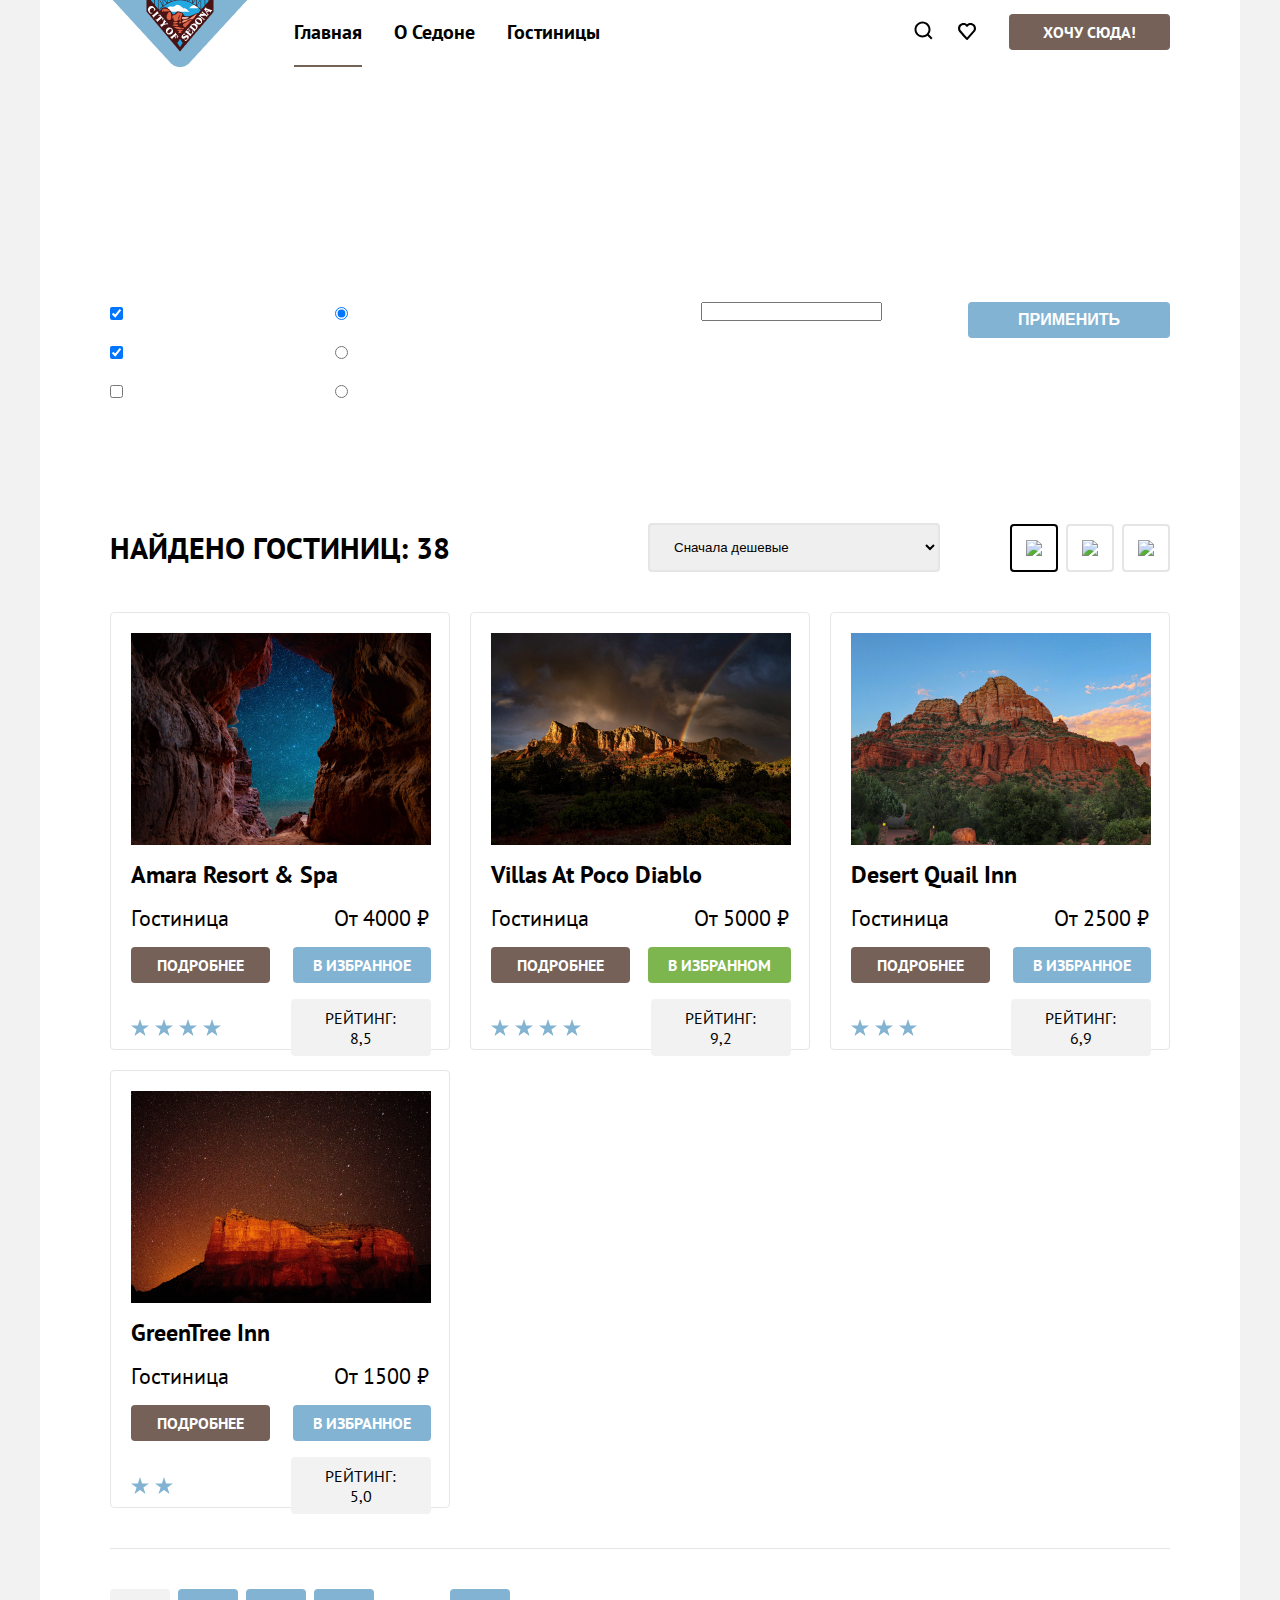
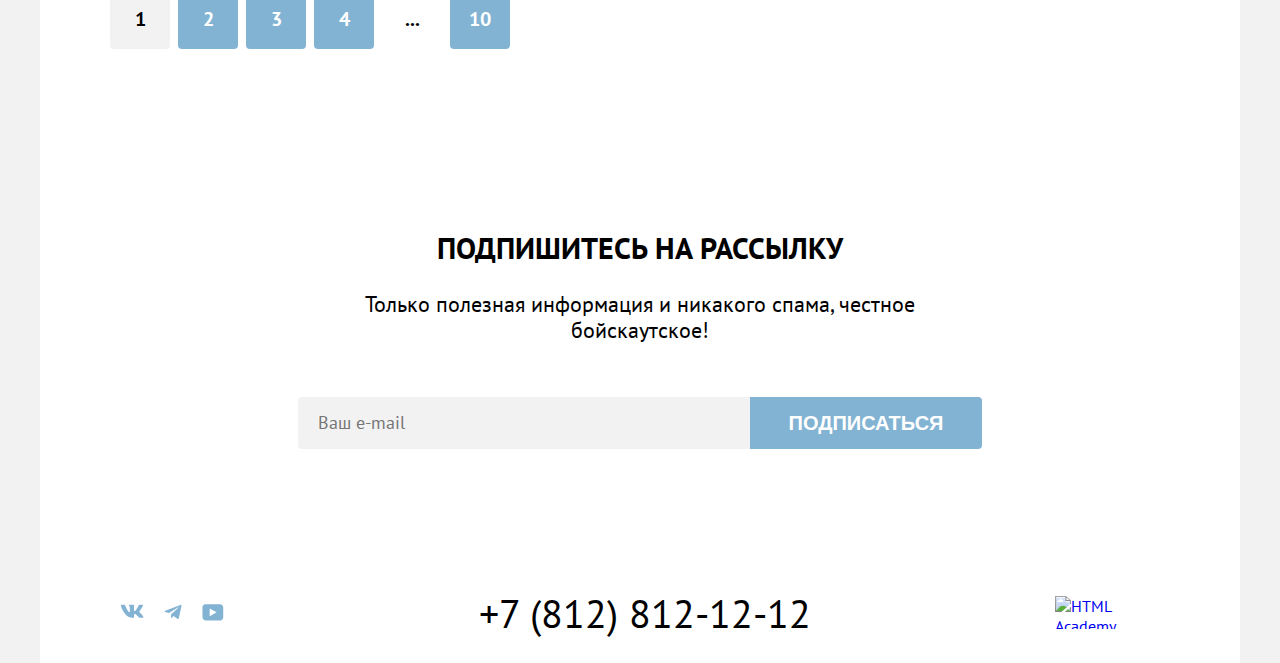
==== catalog.html @ 1a39e8cc "Update catalog.html" ====
<!DOCTYPE html>
<html lang="ru">

  <head>
    <meta charset="utf-8">
    <title>HTML Academy: Седона</title>
    <link rel="preconnect" href="https://fonts.googleapis.com">
    <link rel="preconnect" href="https://fonts.gstatic.com" crossorigin>
    <link rel="stylesheet"
      href="https://fonts.googleapis.com/css2?family=PT+Sans:ital,wght@0,400;0,700;1,400;1,700&display=swap">
    <link href="css/style.css" rel="stylesheet">
  </head>

  <body>
    <div class="shadow-container">
      <header class="main-header" data-test="header">
        <nav>
          <a href="#" class="logo"><img src="img/logo.png" alt="логотип" width="140" height="70"></a>
          <ul class="main-navigation-list">
            <li><a class="main-navigation-item active" href="index.html">Главная</a></li>
            <li><a class="main-navigation-item" href="#">О Седоне</a></li>
            <li><a class="main-navigation-item" href="catalog.html">Гостиницы</a></li>
          </ul>
          <a class="search-link"><svg width="19" height="19" viewBox="0 0 19 19" fill="none" xmlns="http://www.w3.org/2000/svg">
            <path d="M18.5 17.0083L14.8 13.3287C15.8 12.0359 16.5 10.3453 16.5 8.4558C16.5 4.08011 12.9 0.5 8.5 0.5C4.1 0.5 0.5 4.17956 0.5 8.55525C0.5 12.9309 4.1 16.511 8.5 16.511C10.3 16.511 12 15.9144 13.4 14.8204L17.1 18.5L18.5 17.0083ZM8.5 14.5221C5.2 14.5221 2.5 11.837 2.5 8.55525C2.5 5.27348 5.2 2.5884 8.5 2.5884C11.8 2.5884 14.5 5.27348 14.5 8.55525C14.5 11.837 11.8 14.5221 8.5 14.5221Z" fill="black"/>
            </svg></a>
          <button class="favorite-list"><svg width="18" height="17" viewBox="0 0 18 17" fill="none" xmlns="http://www.w3.org/2000/svg">
            <path d="M8.9 17C8.6 17 8.3 16.9 8.1 16.6C2.7 10.5 1.4 9.1 1.1 8.7C0.4 7.8 0 6.6 0 5.4C0 2.4 2.4 0 5.5 0C6.8 0 8 0.5 9 1.3C10 0.5 11.3 0 12.5 0C15.5 0 18 2.4 18 5.4C18 6.7 17.5 7.9 16.7 8.8L9.7 16.7C9.5 16.9 9.3 17 8.9 17ZM2.9 7.5C3.2 7.9 6.4 11.5 9 14.4L15.2 7.4C15.7 6.9 15.9 6.2 15.9 5.4C15.9 3.6 14.4 2.1 12.6 2.1C11.6 2.1 10.6 2.6 9.9 3.4C9.6 3.7 9.3 3.8 9 3.8C8.7 3.8 8.4 3.6 8.2 3.4C7.5 2.6 6.5 2.1 5.5 2.1C3.7 2.1 2.2 3.6 2.2 5.4C2.1 6.3 2.5 7 2.9 7.5C2.8 7.5 2.8 7.5 2.9 7.5Z" fill="black"/>
            </svg>
            </button>
          <a href="catalog.html" class="link-button">Хочу сюда!</a>
        </nav>
      </header>
    <main data-test="main">
      <section class="catalog-hero" data-test="search">
        <h1>Гостиницы Седоны</h1>
        <ul class="breadcrumbs">
          <li><a href="index.html"><img src="img/homepage.svg" width="13" height="15"></a></li>
          <li>></li>
          <li class="breadcrumb">Гостиницы</li>
        </ul>
        <form action="https://echo.htmlacademy.ru/" method="post" class="hotels-form">
          <fieldset class="infrastructure-container">
            <legend>Инфраструктура:</legend>
            <label><input class="checkbox" type="checkbox" checked>Бассейн</label>
            <label><input class="checkbox" type="checkbox" checked>Парковка</label>
            <label><input class="checkbox" type="checkbox">Wi-Fi</label>
          </fieldset>
          <fieldset class="house-type-container">
            <legend>Тип жилья:</legend>
            <label><input class="radio" type="radio" checked>Гостиница</label>
            <label><input class="radio" type="radio">Мотель</label>
            <label><input class="radio" type="radio">Апартаменты</label>
          </fieldset>
          <fieldset class="price-container">
            <legend>Стоимость, ₽:</legend>
            <input type="number">
          </fieldset>
          <fieldset class="submit-container">
            <button class="submit" type="submit" value="Применить">Применить</button>
            <button class="reset" type="reset" value="Сбросить">Сбросить</button>
          </fieldset>
        </form>
      </section>
      <section class="hotels">
        <header class="hotels-header" data-test="filter">
          <h2>Найдено гостиниц: <span class="hotels-number">38</span></h2>
          <form action="https://echo.htmlacademy.ru/" method="get">
            <select class="price-sort" name="price-sort">
              <option value="from-min">Сначала дешевые</option>
              <option value="from-max">Сначала дорогие</option>
            </select>
          </form>
          <ul class="view-list">
            <li class="view-item"><button class="button-view cards-view active"><img src="img/cards.svg"></button></li>
            <li class="view-item"><button class="button-view grid-view"><img src="img/grid.svg"></button></li>
            <li class="view-item"><button class="button-view list-view"><img src="img/list.svg"></button></li>
          </ul>
        </header>
        <ul class="hotels-list cards" data-test="catalog">
          <li class="hotels-list-item">
            <img src="img\hotel-1.jpg" alt="Amara Resort & Spa photo" width="300px" height="212">
            <h3>Amara Resort & Spa</h3>
            <div class="price-container">
              <p>Гостиница</p>
              <p>От 4000 ₽</p>
            </div>
            <div class="links-container">
              <a href="#" class="more link-button">Подробнее</a>
              <button class="favorite">В избранное</button>
            </div>
            <div class="rating-container">
              <div class="star-container">
                <img src="img/star.svg" alt="star" width="18" height="17">
                <img src="img/star.svg" alt="star" width="18" height="17">
                <img src="img/star.svg" alt="star" width="18" height="17">
                <img src="img/star.svg" alt="star" width="18" height="17">
              </div>
              <p class="rating-text">Рейтинг: 8,5</p>
            </div>
          </li>
          <li class="hotels-list-item">
            <img src="img\hotel-2.jpg" alt="Villas at Poco Diablo photo" width="300px" height="212">
            <h3>Villas at Poco Diablo</h3>
            <div class="price-container">
              <p>Гостиница</p>
              <p>От 5000 ₽</p>
            </div>
            <div class="links-container">
              <a href="#" class="more link-button">Подробнее</a>
              <button class="favorite active">В избранном</button>
            </div>
            <div class="rating-container">
              <div class="star-container">
                <img src="img/star.svg" alt="star" width="18" height="17">
                <img src="img/star.svg" alt="star" width="18" height="17">
                <img src="img/star.svg" alt="star" width="18" height="17">
                <img src="img/star.svg" alt="star" width="18" height="17">
              </div>
              <p class="rating-text">Рейтинг: 9,2</p>
            </div>
          </li>
          <li class="hotels-list-item">
            <img src="img\hotel-3.jpg" alt="Desert Quail Inn photo" width="300px" height="212">
            <h3>Desert Quail Inn</h3>
            <div class="price-container">
              <p>Гостиница</p>
              <p>От 2500 ₽</p>
            </div>
            <div class="links-container">
              <a href="#" class="more link-button">Подробнее</a>
              <button class="favorite">В избранное</button>
            </div>
            <div class="rating-container">
              <div class="star-container">
                <img src="img/star.svg" alt="star" width="18" height="17">
                <img src="img/star.svg" alt="star" width="18" height="17">
                <img src="img/star.svg" alt="star" width="18" height="17">
              </div>
              <p class="rating-text">Рейтинг: 6,9</p>
            </div>
          </li>
          <li class="hotels-list-item">
            <img src="img\hotel-4.jpg" alt="GreenTree Inn photo" width="300px" height="212">
            <h3>GreenTree Inn</h3>
            <div class="price-container">
              <p>Гостиница</p>
              <p>От 1500 ₽</p>
            </div>
            <div class="links-container">
              <a href="#" class="more link-button">Подробнее</a>
              <button class="favorite">В избранное</button>
            </div>
            <div class="rating-container">
              <div class="star-container">
                <img src="img/star.svg" alt="star" width="18" height="17">
                <img src="img/star.svg" alt="star" width="18" height="17">
              </div>
              <p class="rating-text">Рейтинг: 5,0</p>
            </div>
          </li>
        </ul>
        <div class="pagination">
          <ul class="pagination-list">
            <li class="pagination-item"><a class="pagination-link active">1</a></li>
            <li class="pagination-item"><a class="pagination-link">2</a></li>
            <li class="pagination-item"><a class="pagination-link">3</a></li>
            <li class="pagination-item"><a class="pagination-link">4</a></li>
            <li class="pagination-divider">...</li>
            <li class="pagination-item"><a class="pagination-link">10</a></li>
          </ul>
        </div>
      </section>
      <section class="subscribe" data-test="subscribe">
        <h2>Подпишитесь на рассылку</h2>
        <p>Только полезная информация и никакого спама, честное бойскаутское!</p>
        <form action="https://echo.htmlacademy.ru/" method="post" class="subscibe-form">
          <input type="text" placeholder="Ваш e-mail">
          <button type="submit">Подписаться</button>
        </form>
      </section>
    </main>
    <footer data-test="footer">
      <ul class="social-list">
        <li class="social-item"><a href="#"><img src="img/vk.svg" alt="VKontakte" width="24" height="14"></a></li>
        <li class="social-item"><a href="#"><img src="img/tg.svg" alt="Telegram" width="18" height="15.1"></a></li>
        <li class="social-item"><a href="#"><img src="img/yt.svg" alt="YouTube" width="22" height="17"></a></li>
      </ul>
      <a class="phone" href="tel:+78128121212">+7 (812) 812-12-12</a>
      <a class="copyright" href="#"><img src="img\HTML-Academy.svg" alt="HTML Academy" width="115" height="33"></a>
    </footer>
  </div>
  </body>
---- css/style.css ----
/* Основные стили для всех страниц */
body {
  font-family: 'PT Sans', sans-serif;
  background-color: #F2F2F2;
  margin: 0;
  padding: 0;
}

.visually-hidden {
  display: none;
}
.shadow-container {
  margin: 0;
  padding: 0;
  box-shadow: 0px 0px 15px 0px rgba(0, 0, 0, 0.2);
}

.disabled {
  color: rgba(0, 0, 0, 0.3);
  border-color: rgba(0, 0, 0, 0.3);
}

h1 {
  font-size: 60px;
  font-weight: 700;
  line-height: 78px;
  letter-spacing: 0em;
  text-align: left;
  margin: 0;
  padding: 0;
}

h2 {
  font-size: 30px;
  font-weight: 700;
  line-height: 36px;
  text-align: center;
  text-transform: uppercase;
}

h3 {
  font-size: 24px;
  font-weight: 700;
  line-height: 28px;
  letter-spacing: 0em;
  text-align: center;
  margin: 0;
  padding: 0;
  margin-bottom: 30px;
  text-transform: uppercase;
}

ul {
  list-style: none;
  margin: 0;
  padding: 0;
}

img {
  display: block;
}

a {
  text-decoration: none;
}

p {
  font-size: 22px;
  font-weight: 400;
  line-height: 26px;
  text-align: center;
  margin: 0;
  padding: 0;
  margin-bottom: 90px;
}

section {
  margin: 0;
  padding: 0;
}

/* Кнопки */
/* коричневая кнопка-ссылка */
.link-button {
  padding: 8px 34px;
  background-color: #756157;
  text-transform: uppercase;
  color: #ffffff;
  border: 0;
  border-radius: 4px;
  font-size: 16px;
  font-weight: 700;
  line-height: 20px;
  letter-spacing: 0em;
}

.link-button:hover {
  background-color: #615048;
  color: white;
}

.link-button:focus {
  background-color: #615048;
}

.link-button:active {
  background-color: #756157;
  color: rgba(255, 255, 255, 0.3);
}

/* голубая кнопка-действие */
button {
  margin: 0;
  border: 0;
  background-color: #82B3D3;
  font-size: 20px;
  font-weight: 700;
  line-height: 36px;
  text-align: center;
  color: #ffffff;
  text-transform: uppercase;
}

button:hover {
  background-color: #68A2CA;
}

button:active {
  background-color: #82B3D3;
  color: rgba(255, 255, 255, 0.3);
}

button:focus {
  background-color: #68A2CA;
}

.submit-container button {
  padding: 8px 50px;
  border-radius: 4px;
  border: 0;
  font-size: 16px;
  font-weight: 700;
  line-height: 20px;
  letter-spacing: 0em;
  text-align: center;
  color: white;
  text-transform: uppercase;
}

button.active {
  background-color: #7DB54F;
}

button.active:hover {
  background-color: #6C9E42;
}

button.active:focus {
  background-color: #6C9E42;
}

button.active:active {
  background-color: #7DB54F;
  color: rgba(255, 255, 255, 0.3);
}

/* Кнопки поиска */
.submit-container .submit {
  background-color: #82B3D3;
}

.submit-container .submit:hover {
  background-color: #68A2CA;
}

.submit-container .submit:focus {
  background-color: #68A2CA;
}

.submit-container .submit:active {
  background-color: #82B3D3;
}

.submit-container .reset {
  background-color: transparent;
  border: 3px solid transparent;
}

.submit-container .reset:hover {
  opacity: 60%;
  border: 3px solid transparent;
}

.submit-container .reset:focus {
  border: 3px solid #83B3D3;
}

.submit-container .reset:active {
  opacity: 30%;
  border: 3px solid transparent;
}
/* Верхнее меню */
.main-header {
  width: 1200px;
  height: 64px;
  box-sizing: border-box;
  margin: 0 auto;
  padding: 0 70px;
  background-color: #ffffff;
  z-index: 1;
}

nav {
  display: flex;
  margin: 0;
  padding: 0;
  align-items: center;
  position: absolute;
  z-index: 1;
  width: 1060px;
  height: 64px;
}

nav .logo {
  margin: 0;
  margin-right: 28px;
}

.main-navigation-list {
  display: flex;
  margin-right: auto;
}

.main-navigation-item {
  font-size: 20px;
  font-weight: 700;
  line-height: 24px;
  letter-spacing: 0em;
  color: black;
  padding: 20px 16px;
}

.main-navigation-item:hover,
.main-navigation-item.active {
  text-decoration: underline;
  text-decoration-color: #756257;
  text-decoration-thickness: 2px;
  text-underline-position: under;
  text-underline-offset: 21px;
  color: black;
}

.search-link {
  padding: 22px 12px;
  margin: 0;
}

.favorite-list {
  border: 0;
  background-color: transparent;
  padding: 24px 13px 23px;
  margin-right: 20px;
}

/* основной блок */
main {
  width: 1200px;
  box-sizing: border-box;
  background-color: #ffffff;
  margin: 0 auto;
  padding: 0;
}

.hero {
  margin: 0;
  padding: 0;
  margin-bottom: 70px;
}

/* Главная*/
.hero-main {
  background-image: url("../img/index-background.png");
  height: 485px;
  display: flex;
  flex-direction: column;
  align-items: center;
  justify-content: end;
  gap: 25px;
}

.advantages {
  margin: 0;
  padding: 0;
  margin-bottom: 64px;
}

.advantages ul {
  display: grid;
  grid-template-columns: 400px 400px 400px;
  grid-template-rows: 385px 385px 385px;
}

.advantages-item {
  display: flex;
  flex-direction: row;
  justify-content: center;
  align-items: center;
}

.advantages-item-content {
  width: 400px;
  padding: 0;
  box-sizing: border-box;
  display: flex;
  flex-direction: column;
  justify-content: center;
  align-items: center;
}

.advantages-line {
  background-color: rgba(0, 0, 0, 0.3);
  width: 60px;
  height: 2px;
  margin-bottom: 30px;
}

.advantages-item-content p,
.welcome li p {
  font-size: 18px;
  font-weight: 400;
  line-height: 21px;
  letter-spacing: 0em;
  text-align: center;
  margin: 0;
  padding: 0;
  width: 230px;
}

.advantages-item-1,
.advantages-item-5 {
  grid-column: 1/4;
  background-color: #82B3D3;
}

.advantages-item-1 .advantages-item-content,
.advantages-item-5 .advantages-item-content {
  color: white;
}

.advantages-item-1 .advantages-line,
.advantages-item-5 .advantages-line {
  background-color: rgba(255, 255, 255, 0.3);
}

.advantages-item-5 {
  display: flex;
  flex-direction: row-reverse;
}

.advantages-item-2 {
  background-color: rgba(131, 179, 211, 0.12);
}

.advantages-item-3 {
  background-color: rgba(131, 179, 211, 0.2);
}

.advantages-item-4 {
  background-color: rgba(131, 179, 211, 0.12);
}

.welcome ul {
  display: grid;
  grid-template-columns: 400px 400px 400px;
  grid-template-rows: 385px;
  margin: 0;
  padding: 0;
  margin-bottom: 96px;
}

.welcome li {
  box-sizing: border-box;
  width: 400px;
  padding: 0;
  display: flex;
  flex-direction: column;
  justify-content: center;
  align-items: center;
  margin: 0;
}

.welcome li img {
  height: 75px;
  margin: 0;
  margin-bottom: 30px;
}

.homes {
  background-color: rgba(131, 179, 211, 0.2);
}

.souvenirs {
  background-color: rgba(131, 179, 211, 0.12)
}

.booking p,
.subscribe p {
  margin-bottom: 54px;
}

.booking .link-button {
  display: block;
  margin: 0 auto;
  width: fit-content;
  margin-bottom: 96px;
}

.subscribe {
  display: block;
  box-sizing: border-box;
  padding: 96px 258px 104px;
  margin-bottom: 0;
}

.subscribe-main {
  background-image: url("../img/subscribe-background.jpg");
  background-position: top;
  background-size: 100%;
  color: white;
}

.subscibe-form {
  display: flex;
}

.subscribe input {
  box-sizing: border-box;
  width: 452px;
  height: 52px;
  border-radius: 4px 0 0 4px;
  margin: 0;
  padding: 14px 20px;
  border: 0;
  font-family: PT Sans;
  font-size: 18px;
  font-weight: 400;
  line-height: 24px;
  letter-spacing: 0em;
  text-align: left;
  background-color: #F2F2F2;
}

.subscribe button {
  box-sizing: border-box;
  width: 232px;
  height: 52px;
  border-radius: 0px 4px 4px 0;
}

/* Подвал */
footer {
  width: 1200px;
  box-sizing: border-box;
  margin: 0 auto;
  padding: 40px 70px 30px;
  background-color: #ffffff;
  display: flex;
  align-items: center;
}

footer ul {
  display: flex;
  padding: 0;
  margin: 0;
}

footer li a {
  display: block;
  margin: 0;
  padding: 0 10px;
  height: auto;
}

footer .phone {
  font-size: 40px;
  font-weight: 400;
  line-height: 40px;
  letter-spacing: 0em;
  text-align: center;
  margin: 0 auto;
  color: black;
}

footer .phone:hover,
footer .phone:focus {
  color: #756157;
}

footer .phone:active {
  color: rgba(117, 97, 87, 0.3);
}

/* не получилась маска
footer .copyright {
  background-color: #000;
  display: block;
  mask-image: url(../img/HTML-Academy.svg);
  mask-mode: unset;
}
*/

/* Каталог */
/* Форма поиска */
.catalog-hero {
  background-image: url(../img/catalog-background.jpg);
  padding: 70px;
  padding-top: 35px;
  margin: 0;
}

.catalog-hero h1 {
  color: white;
  margin-bottom: 8px;
}

/* хлебные крошки */

.breadcrumbs {
  display: flex;
  gap: 10px;
  margin-bottom: 40px;
  align-items: center;
  color: white;
}

.breadcrumb {
  font-size: 16px;
  font-weight: 400;
  line-height: 21px;
  text-align: left;

}

.breadcrumb:hover {
  color: rgba(255, 255, 255, 0.6);
}

.breadcrumb:active {
  color: rgba(255, 255, 255, 0.3);
}

.hotels-form {
  display: flex;
}

fieldset {
  display: flex;
  flex-direction: column;
  border: 0;
  gap: 16px;
}

.catalog-hero legend {
  font-family: PT Sans;
  font-size: 20px;
  font-weight: 700;
  line-height: 24px;
  letter-spacing: 0em;
  text-align: left;
  color: white;
  text-transform: capitalize;
  margin-bottom: 32px;
}

.infrastructure-container {
  margin: 0;
  padding: 0;
  margin-right: 70px;
}

.house-type-container {
  margin: 0;
  padding: 0;
  margin-right: auto;
}

/* стилизация чекбокса. Не получилась */
.checkbox {
  background-color: white;
  border: 0;
  border-radius: 4px;
  padding: 4px;
}

label:hover {
  opacity: 60%;
}

label:active {
  opacity: 30%;
}

.price-container {
  margin: 0;
  padding: 0;
  margin-right: 70px;
}

.catalog-hero label {
  font-size: 18px;
  font-weight: 400;
  line-height: 23px;
  letter-spacing: 0em;
  text-align: left;
  color: white;
}

.catalog-hero input {
  margin: 0;
  padding: 0;
  margin-right: 16px;
}

.submit-container {
  margin: 0;
  padding: 0;
  padding-top: 56px;
  display: flex;
  justify-content: space-between;
}

.hotels {
  margin: 0;
  padding: 50px 70px 60px;
}

.hotels-header {
  display: flex;
  align-items: center;
  margin: 0;
  padding: 0;
  margin-bottom: 40px;
}

.hotels-header h2 {
  margin: 0;
  padding: 0;
  margin-right: auto;
}

.hotels-header form {
  margin: 0;
  margin-right: 70px;
}

.price-sort {
  width: 292px;
  margin: 0;
  padding: 14px 20px;
  border: 2px solid #E5E5E5;
  border-radius: 4px;
}

.price-sort:hover {
  border: 2px solid #68A2CA;
}

.price-sort:focus {
  border: 2px solid #68A2CA;
}

.price-sort option {
  font-size: 18px;
  font-weight: 400;
  line-height: 21px;
  letter-spacing: 0em;
  text-align: left;
}

/* Список отелей */
.hotels-header .view-list {
  display: flex;
  gap: 8px;
}

/* Кнопки сортировки */
.hotels-header .button-view {
  width: 48px;
  height: 48px;
  padding: 14px 12px;
  border-radius: 4px;
  border: 2px solid #E5E5E5;
  display: flex;
  justify-content: center;
  align-items: center;
  background-color: white;
}

.hotels-header .button-view:hover,
.hotels-header .button-view:active {
  border-color: black;
  background-color: white;
}

.hotels-header .button-view:focus,
.hotels-header .button-view.active:focus {
  border-color: #68A2CA;
  background-color: white;
}

.hotels-header .button-view.active {
  border-color: black;
  background-color: white;
}

/* список отелей карточками */
.hotels-list.cards {
  margin: 0;
  padding: 0;
  display: flex;
  flex-wrap: wrap;
  gap: 20px;
}

.hotels-list.cards .hotels-list-item {
  box-sizing: border-box;
  width: 340px;
  height: 438px;
  margin: 0;
  padding: 20px;
  border: 1px solid #E6E6E6;
  border-radius: 4px;
}

.hotels-list.cards .hotels-list-item > img {
  width: 300px;
  margin: 0;
  margin-bottom: 16px;
}

.hotels-list.cards .hotels-list-item h3 {
  font-size: 24px;
  font-weight: 700;
  line-height: 28px;
  letter-spacing: 0em;
  text-align: left;
  text-transform: capitalize;
  margin: 0;
  padding: 0;
  margin-bottom: 16px;
}

.hotels-list.cards .hotels-list-item .price-container {
  display: flex;
  margin: 0;
  padding: 0;
  justify-content: space-between;
  margin-bottom: 16px;
}

.hotels-list.cards .hotels-list-item .price-container p {
  display: block;
  margin: 0;
  padding: 0;
}

.hotels-list.cards .hotels-list-item .links-container {
  width: 300px;
  display: flex;
  margin: 0;
  padding: 0;
  justify-content: space-between;
  margin-bottom: 16px;
}

.hotels-list .hotels-list-item .links-container .link-button {
  box-sizing: border-box;
  padding: 8px 26px;
}

.hotels-list .hotels-list-item .links-container .favorite {
  box-sizing: border-box;
  padding: 8px 20px;
  font-family: 'PT Sans';
  font-size: 16px;
  font-weight: 700;
  line-height: 20px;
  border-radius: 4px;
}

.hotels-list .hotels-list-item .rating-container {
  width: 300px;
  display: flex;
  margin: 0;
  padding: 0;
  justify-content: space-between;
  margin-bottom: 16px;
}

.hotels-list-item .rating-container {
  display: flex;
  align-items: center;
  justify-content: space-between;
  margin: 0;
  padding: 0;
}

.hotels-list-item .rating-container .star-container {
  display: flex;
  align-items: start;
  gap: 6px;
  width: 140px;
  margin: 0;
  padding: 10px 0;
}

.hotels-list .hotels-list-item .rating-container p {
  box-sizing: border-box;
  width: 140px;
  margin: 0;
  padding: 9px 23px 8px 22px;
  border: 0;
  border-radius: 4px;
  background-color: #F2F2F2;
  font-size: 16px;
  font-weight: 400;
  line-height: 20px;
  text-align: center;
  text-transform: uppercase;
}

/* Пагинация */

.pagination {
  margin: 0;
  margin-top: 40px;
  padding: 0;
  padding-top: 40px;
  border-top: 1px solid #E6E6E6;
}

.pagination-list {
  display: flex;
  gap: 8px;
}

.pagination-link {
  width: 60px;
  height: 60px;
  display: flex;
  justify-content: center;
  align-items: center;
  background-color: #82B3D3;
  border-radius: 4px;
  font-size: 20px;
  font-weight: 700;
  line-height: 36px;
  text-align: center;
  color: white;
}

.pagination-link:hover {
  background-color: #68A2CA;
  color: white;
}

.pagination-link:focus {
  background-color: #68A2CA;
  color: white;
}

.pagination-link:active {
  background-color: #82B3D3;
  color: rgba(255, 255, 255, 0.3);
}

.pagination-divider {
  width: 60px;
  height: 60px;
  display: flex;
  justify-content: center;
  align-items: center;
  border-radius: 4px;
  font-size: 20px;
  font-weight: 700;
  line-height: 36px;
  text-align: center;
}

.pagination-link.active {
  background-color: #F2F2F2;
  color: black
}
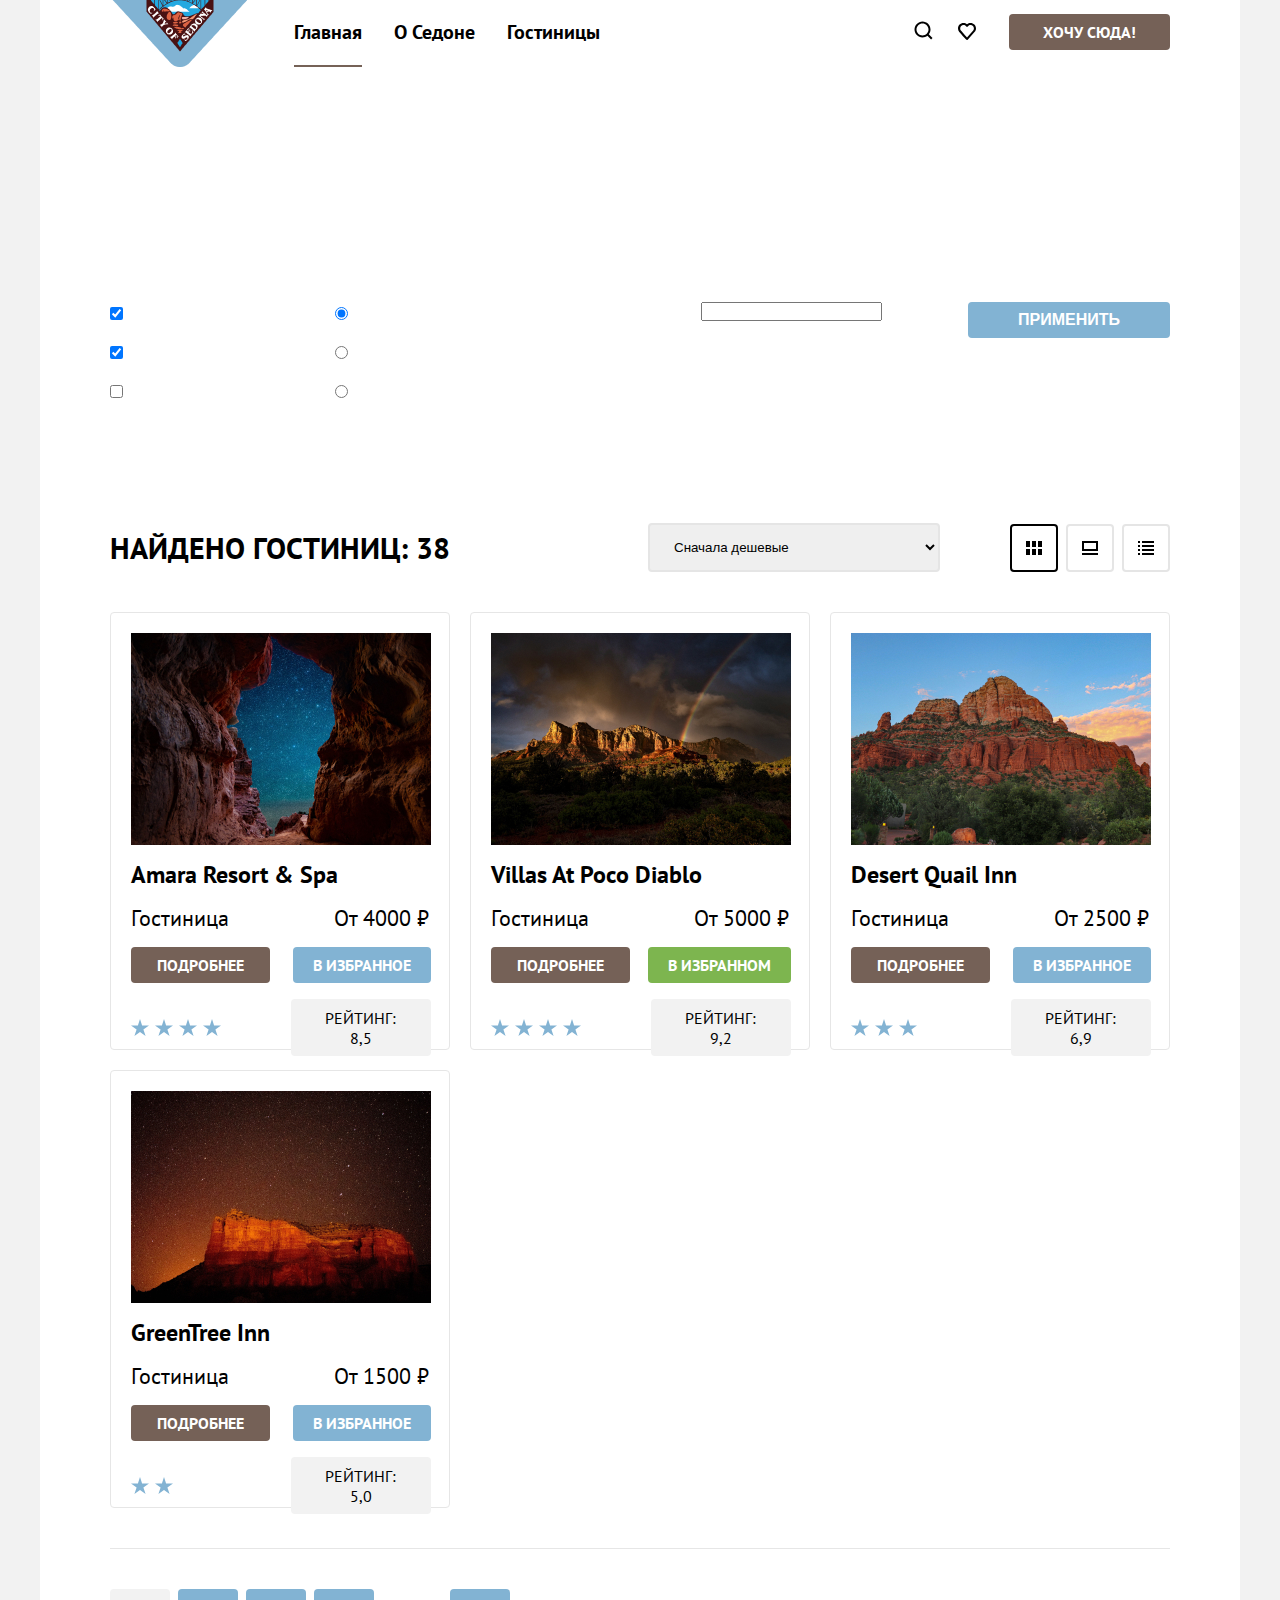
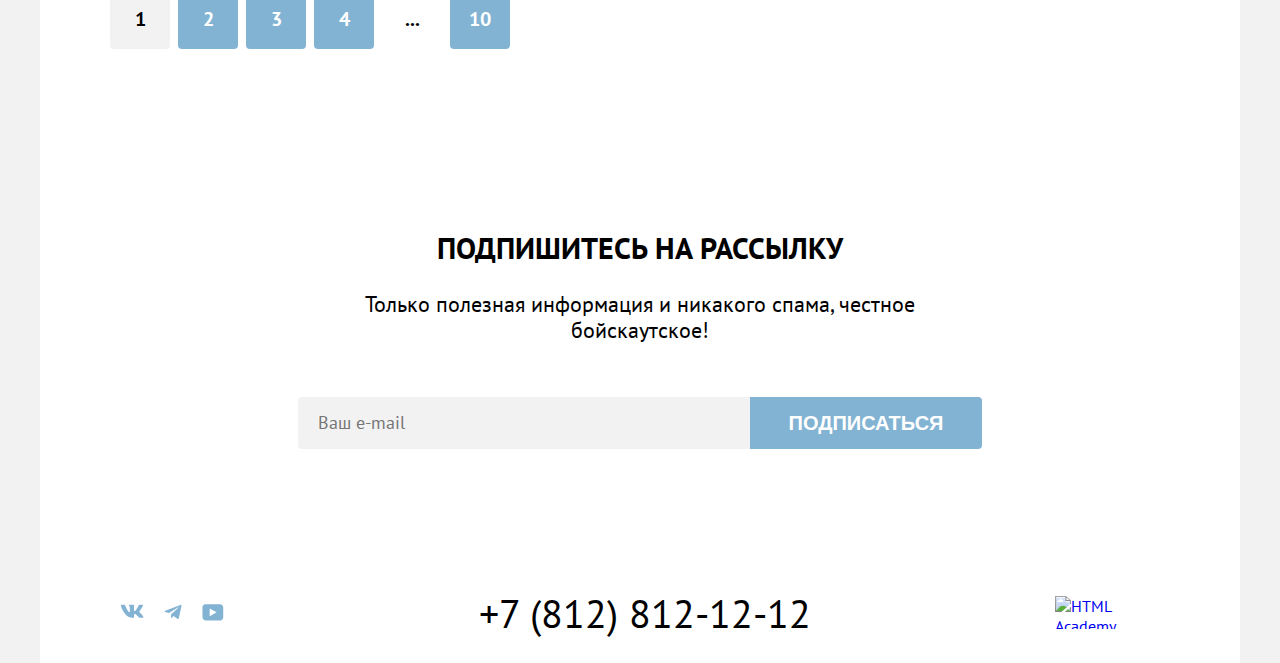
==== commit c338495c: "Update catalog.html" ====
--- a/catalog.html
+++ b/catalog.html
@@ -72,9 +72,31 @@
             </select>
           </form>
           <ul class="view-list">
-            <li class="view-item"><button class="button-view cards-view active"><img src="img/cards.svg"></button></li>
-            <li class="view-item"><button class="button-view grid-view"><img src="img/grid.svg"></button></li>
-            <li class="view-item"><button class="button-view list-view"><img src="img/list.svg"></button></li>
+            <li class="view-item"><button class="button-view cards-view active"><svg width="16" height="14" viewBox="0 0 16 14" fill="none" xmlns="http://www.w3.org/2000/svg">
+              <path d="M4 0H0V6H4V0Z" fill="black"/>
+              <path d="M16 0H12V6H16V0Z" fill="black"/>
+              <path d="M10 0H6V6H10V0Z" fill="black"/>
+              <path d="M4 8H0V14H4V8Z" fill="black"/>
+              <path d="M16 8H12V14H16V8Z" fill="black"/>
+              <path d="M10 8H6V14H10V8Z" fill="black"/>
+              </svg>
+              </button></li>
+            <li class="view-item"><button class="button-view grid-view"><svg width="16" height="14" viewBox="0 0 16 14" fill="none" xmlns="http://www.w3.org/2000/svg">
+              <path d="M16 12H0V14H16V12Z" fill="black"/>
+              <path d="M14 2V8H2V2H14ZM16 0H0V10H16V0Z" fill="black"/>
+              </svg>
+              </button></li>
+            <li class="view-item"><button class="button-view list-view"><svg width="16" height="14" viewBox="0 0 16 14" fill="none" xmlns="http://www.w3.org/2000/svg">
+              <path d="M2 0H0V2H2V0Z" fill="black"/>
+              <path d="M16 0H4V2H16V0Z" fill="black"/>
+              <path d="M2 4H0V6H2V4Z" fill="black"/>
+              <path d="M16 4H4V6H16V4Z" fill="black"/>
+              <path d="M2 8H0V10H2V8Z" fill="black"/>
+              <path d="M16 8H4V10H16V8Z" fill="black"/>
+              <path d="M2 12H0V14H2V12Z" fill="black"/>
+              <path d="M16 12H4V14H16V12Z" fill="black"/>
+              </svg>
+              </button></li>
           </ul>
         </header>
         <ul class="hotels-list cards" data-test="catalog">
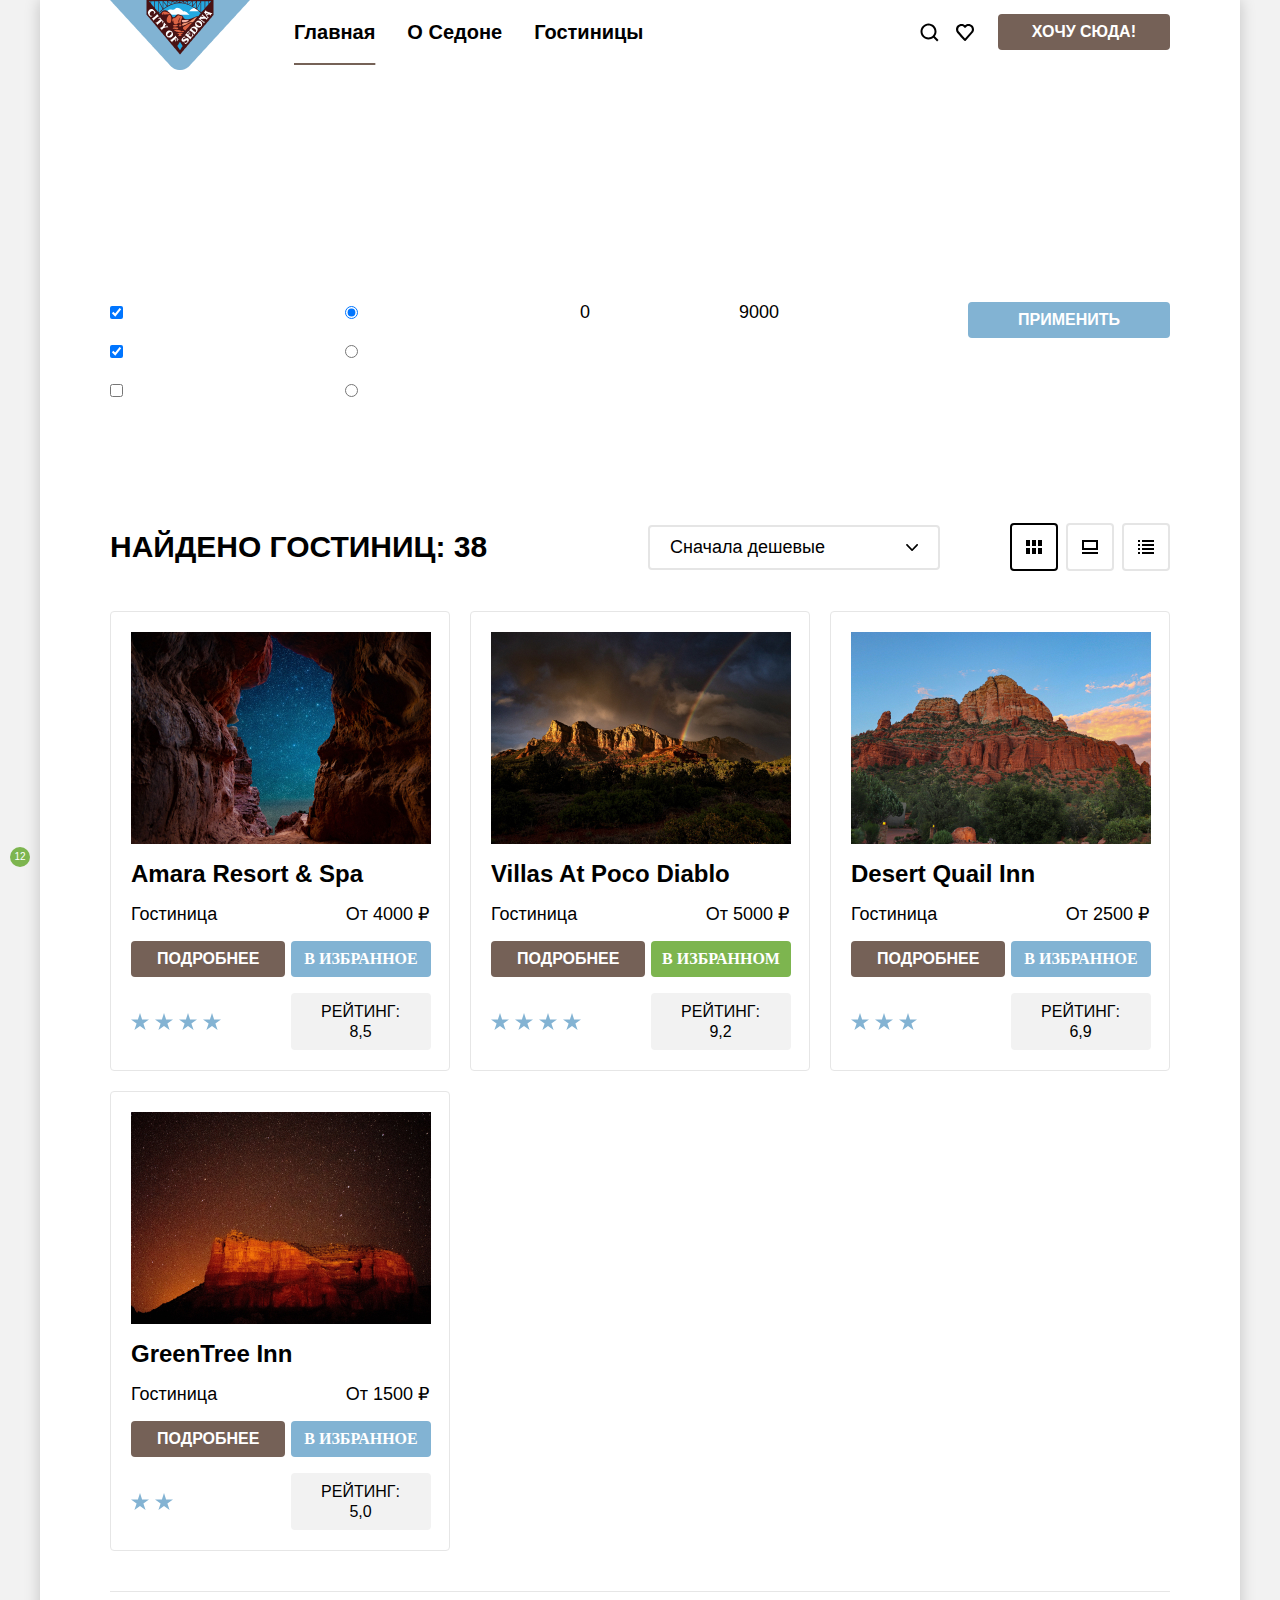
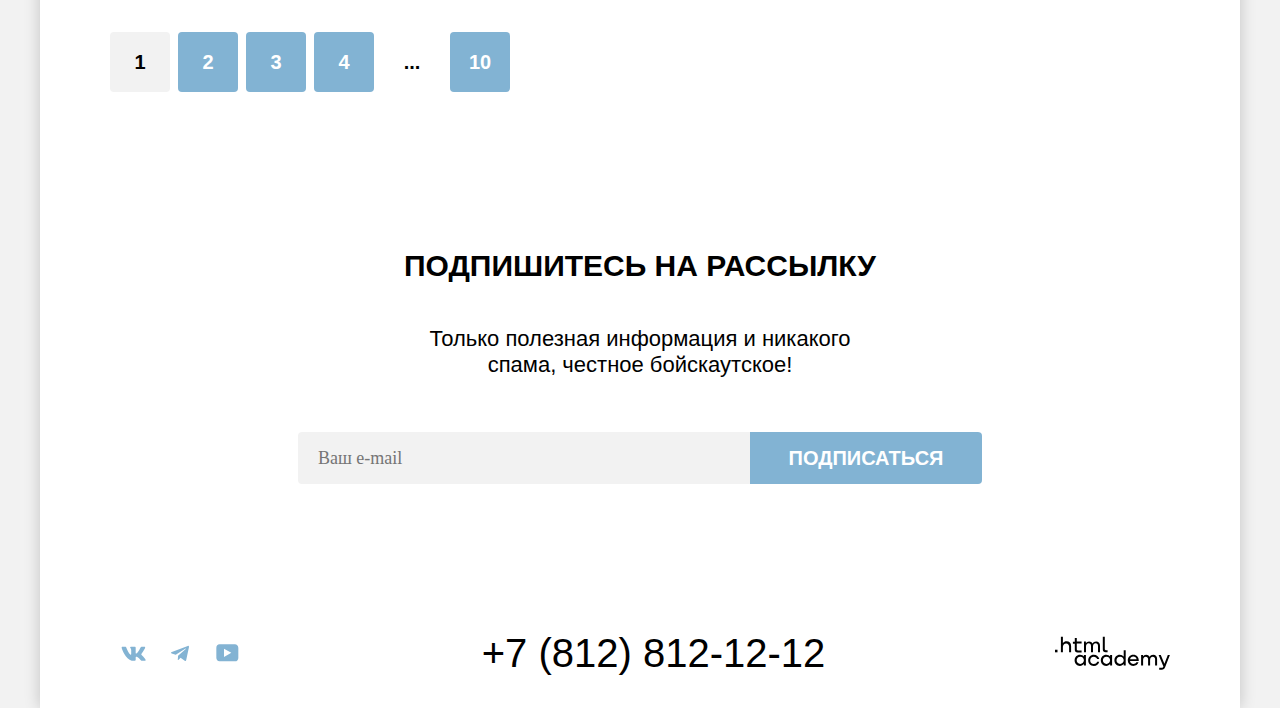
==== commit 3ba1bac7: "стилизация форм" ====
--- a/catalog.html
+++ b/catalog.html
@@ -4,212 +4,364 @@
   <head>
     <meta charset="utf-8">
     <title>HTML Academy: Седона</title>
-    <link rel="preconnect" href="https://fonts.googleapis.com">
-    <link rel="preconnect" href="https://fonts.gstatic.com" crossorigin>
-    <link rel="stylesheet"
-      href="https://fonts.googleapis.com/css2?family=PT+Sans:ital,wght@0,400;0,700;1,400;1,700&display=swap">
     <link href="css/style.css" rel="stylesheet">
+    <!--<link href="css/outline.css" rel="stylesheet">
+    <link href="css/outline-settings.css" rel="stylesheet">-->
   </head>
 
   <body>
-    <div class="shadow-container">
+    <div class="container">
       <header class="main-header" data-test="header">
-        <nav>
-          <a href="#" class="logo"><img src="img/logo.png" alt="логотип" width="140" height="70"></a>
+        <nav class="main-nav">
+          <a class="logo" href="#"><img src="img/logo.png" alt="логотип" width="140" height="70"></a>
           <ul class="main-navigation-list">
             <li><a class="main-navigation-item active" href="index.html">Главная</a></li>
             <li><a class="main-navigation-item" href="#">О Седоне</a></li>
             <li><a class="main-navigation-item" href="catalog.html">Гостиницы</a></li>
           </ul>
-          <a class="search-link"><svg width="19" height="19" viewBox="0 0 19 19" fill="none" xmlns="http://www.w3.org/2000/svg">
-            <path d="M18.5 17.0083L14.8 13.3287C15.8 12.0359 16.5 10.3453 16.5 8.4558C16.5 4.08011 12.9 0.5 8.5 0.5C4.1 0.5 0.5 4.17956 0.5 8.55525C0.5 12.9309 4.1 16.511 8.5 16.511C10.3 16.511 12 15.9144 13.4 14.8204L17.1 18.5L18.5 17.0083ZM8.5 14.5221C5.2 14.5221 2.5 11.837 2.5 8.55525C2.5 5.27348 5.2 2.5884 8.5 2.5884C11.8 2.5884 14.5 5.27348 14.5 8.55525C14.5 11.837 11.8 14.5221 8.5 14.5221Z" fill="black"/>
-            </svg></a>
-          <button class="favorite-list"><svg width="18" height="17" viewBox="0 0 18 17" fill="none" xmlns="http://www.w3.org/2000/svg">
-            <path d="M8.9 17C8.6 17 8.3 16.9 8.1 16.6C2.7 10.5 1.4 9.1 1.1 8.7C0.4 7.8 0 6.6 0 5.4C0 2.4 2.4 0 5.5 0C6.8 0 8 0.5 9 1.3C10 0.5 11.3 0 12.5 0C15.5 0 18 2.4 18 5.4C18 6.7 17.5 7.9 16.7 8.8L9.7 16.7C9.5 16.9 9.3 17 8.9 17ZM2.9 7.5C3.2 7.9 6.4 11.5 9 14.4L15.2 7.4C15.7 6.9 15.9 6.2 15.9 5.4C15.9 3.6 14.4 2.1 12.6 2.1C11.6 2.1 10.6 2.6 9.9 3.4C9.6 3.7 9.3 3.8 9 3.8C8.7 3.8 8.4 3.6 8.2 3.4C7.5 2.6 6.5 2.1 5.5 2.1C3.7 2.1 2.2 3.6 2.2 5.4C2.1 6.3 2.5 7 2.9 7.5C2.8 7.5 2.8 7.5 2.9 7.5Z" fill="black"/>
-            </svg>
-            </button>
-          <a href="catalog.html" class="link-button">Хочу сюда!</a>
         </nav>
+        <div class="user-panel">
+          <a class="search-link"><span class="visually-hidden">Поиск</span></a>
+          <button class="favorite-list">
+            <p class="notifications">12</p>
+          </button>
+          <a class="link-button" href="catalog.html">Хочу сюда!</a>
+        </div>
       </header>
-    <main data-test="main">
-      <section class="catalog-hero" data-test="search">
-        <h1>Гостиницы Седоны</h1>
-        <ul class="breadcrumbs">
-          <li><a href="index.html"><img src="img/homepage.svg" width="13" height="15"></a></li>
-          <li>></li>
-          <li class="breadcrumb">Гостиницы</li>
+      <main data-test="main">
+        <section class="catalog-hero" data-test="search">
+          <h1 class="page-title">Гостиницы Седоны</h1>
+          <ul class="breadcrumbs">
+            <li class="breadcrumb"><a href="index.html"><img src="img/homepage.svg" width="13" height="15"></a></li>
+            <li class="breadcrumb">Гостиницы</li>
+          </ul>
+          <form action="https://echo.htmlacademy.ru/" method="post" class="hotels-form">
+            <fieldset class="infrastructure-container">
+              <legend>Инфраструктура:</legend>
+              <label><input class="checkbox" type="checkbox" checked>Бассейн</label>
+              <label><input class="checkbox" type="checkbox" checked>Парковка</label>
+              <label><input class="checkbox" type="checkbox">Wi-Fi</label>
+            </fieldset>
+            <fieldset class="house-type-container">
+              <legend>Тип жилья:</legend>
+              <label><input class="radio" type="radio" checked>Гостиница</label>
+              <label><input class="radio" type="radio">Мотель</label>
+              <label><input class="radio" type="radio">Апартаменты</label>
+            </fieldset>
+            <fieldset class="price-container">
+              <legend class="price-title">Стоимость, ₽:</legend>
+              <div class="range">
+                <div class="range-wrapper-inputs">
+                    <input class="range-input min-price" type="number" value="0" name="min-price" placeholder="0">
+                    <input class="range-input max-price" type="number" value="9000" name="max-price" placeholder="9000">
+                </div>
+                <div class="range-scale">
+                  <div class="range-bar">
+                    <button class="range-toggle toggle-min">
+                      <span class="visually-hidden">Изменить минимальную цену</span>
+                    </button>
+                    <button class="range-toggle toggle-max">
+                      <span class="visually-hidden">Изменить максимальную цену</span>
+                    </button>
+                  </div>
+                </div>
+              </div>
+            </fieldset>
+            <fieldset class="submit-container">
+              <button class="submit" type="submit" value="Применить">Применить</button>
+              <button class="reset" type="reset" value="Сбросить">Сбросить</button>
+            </fieldset>
+          </form>
+        </section>
+        <section class="hotels">
+          <header class="hotels-header" data-test="filter">
+            <h2 class="section-title hotels-header-title">Найдено гостиниц: <span class="hotels-number">38</span></h2>
+            <form class="price-sort-form" action="https://echo.htmlacademy.ru/" method="get">
+              <select class="price-sort" name="price-sort">
+                <option value="from-min">Сначала дешевые</option>
+                <option value="from-max">Сначала дорогие</option>
+              </select>
+            </form>
+            <ul class="view-list">
+              <li class="view-item"><a class="button-view grid-view active"><svg width="16" height="14"
+                    viewBox="0 0 16 14" fill="none" xmlns="http://www.w3.org/2000/svg">
+                    <path d="M4 0H0V6H4V0Z" fill="black" />
+                    <path d="M16 0H12V6H16V0Z" fill="black" />
+                    <path d="M10 0H6V6H10V0Z" fill="black" />
+                    <path d="M4 8H0V14H4V8Z" fill="black" />
+                    <path d="M16 8H12V14H16V8Z" fill="black" />
+                    <path d="M10 8H6V14H10V8Z" fill="black" />
+                  </svg>
+                </a></li>
+              <li class="view-item"><a class="button-view cards-view"><svg width="16" height="14" viewBox="0 0 16 14"
+                    fill="none" xmlns="http://www.w3.org/2000/svg">
+                    <path d="M16 12H0V14H16V12Z" fill="black" />
+                    <path d="M14 2V8H2V2H14ZM16 0H0V10H16V0Z" fill="black" />
+                  </svg>
+                </a></li>
+              <li class="view-item"><a class="button-view list-view"><svg width="16" height="14" viewBox="0 0 16 14"
+                    fill="none" xmlns="http://www.w3.org/2000/svg">
+                    <path d="M2 0H0V2H2V0Z" fill="black" />
+                    <path d="M16 0H4V2H16V0Z" fill="black" />
+                    <path d="M2 4H0V6H2V4Z" fill="black" />
+                    <path d="M16 4H4V6H16V4Z" fill="black" />
+                    <path d="M2 8H0V10H2V8Z" fill="black" />
+                    <path d="M16 8H4V10H16V8Z" fill="black" />
+                    <path d="M2 12H0V14H2V12Z" fill="black" />
+                    <path d="M16 12H4V14H16V12Z" fill="black" />
+                  </svg>
+                </a></li>
+            </ul>
+          </header>
+          <ul class="hotels-list grid" data-test="catalog">
+            <li class="hotels-list-item">
+              <img class="hotel-photo" src="img\hotel-1.jpg" alt="Amara Resort & Spa photo" width="300px" height="212">
+              <h3 class="hotel-title">Amara Resort & Spa</h3>
+              <div class="price-container">
+                <p class="hotel-text hotel-type">Гостиница</p>
+                <p class="hotel-text hotels-price">От 4000 ₽</p>
+              </div>
+              <div class="links-container">
+                <a class="more link-button" href="#">Подробнее</a>
+                <button class="favorite">В избранное</button>
+              </div>
+              <div class="rating-container">
+                <div class="star-container">
+                  <svg width="140" height="37" viewBox="0 0 140 37" fill="none" xmlns="http://www.w3.org/2000/svg">
+                    <g clip-path="url(#clip0_105081_79)">
+                      <path d="M9 10L11.1 16.5H18L12.4 20.5L14.6 27L9 23L3.4 27L5.6 20.5L0 16.5H6.9L9 10Z"
+                        fill="#83B3D3" />
+                    </g>
+                    <g clip-path="url(#clip1_105081_79)">
+                      <path d="M33 10L35.1 16.5H42L36.4 20.5L38.6 27L33 23L27.4 27L29.6 20.5L24 16.5H30.9L33 10Z"
+                        fill="#83B3D3" />
+                    </g>
+                    <g clip-path="url(#clip2_105081_79)">
+                      <path d="M57 10L59.1 16.5H66L60.4 20.5L62.6 27L57 23L51.4 27L53.6 20.5L48 16.5H54.9L57 10Z"
+                        fill="#83B3D3" />
+                    </g>
+                    <g clip-path="url(#clip3_105081_79)">
+                      <path d="M81 10L83.1 16.5H90L84.4 20.5L86.6 27L81 23L75.4 27L77.6 20.5L72 16.5H78.9L81 10Z"
+                        fill="#83B3D3" />
+                    </g>
+                    <defs>
+                      <clipPath id="clip0_105081_79">
+                        <rect width="18" height="17" fill="white" transform="translate(0 10)" />
+                      </clipPath>
+                      <clipPath id="clip1_105081_79">
+                        <rect width="18" height="17" fill="white" transform="translate(24 10)" />
+                      </clipPath>
+                      <clipPath id="clip2_105081_79">
+                        <rect width="18" height="17" fill="white" transform="translate(48 10)" />
+                      </clipPath>
+                      <clipPath id="clip3_105081_79">
+                        <rect width="18" height="17" fill="white" transform="translate(72 10)" />
+                      </clipPath>
+                    </defs>
+                  </svg>
+                </div>
+                <p class="rating-text">Рейтинг: 8,5</p>
+              </div>
+            </li>
+            <li class="hotels-list-item">
+              <img class="hotel-photo" src="img\hotel-2.jpg" alt="Villas at Poco Diablo photo" width="300px"
+                height="212">
+              <h3 class="hotel-title">Villas at Poco Diablo</h3>
+              <div class="price-container">
+                <p class="hotel-text hotel-type">Гостиница</p>
+                <p class="hotel-text hotel-price">От 5000 ₽</p>
+              </div>
+              <div class="links-container">
+                <a class="more link-button" href="#">Подробнее</a>
+                <button class="favorite active">В избранном</button>
+              </div>
+              <div class="rating-container">
+                <div class="star-container">
+                  <svg width="140" height="37" viewBox="0 0 140 37" fill="none" xmlns="http://www.w3.org/2000/svg">
+                    <g clip-path="url(#clip0_105081_79)">
+                      <path d="M9 10L11.1 16.5H18L12.4 20.5L14.6 27L9 23L3.4 27L5.6 20.5L0 16.5H6.9L9 10Z"
+                        fill="#83B3D3" />
+                    </g>
+                    <g clip-path="url(#clip1_105081_79)">
+                      <path d="M33 10L35.1 16.5H42L36.4 20.5L38.6 27L33 23L27.4 27L29.6 20.5L24 16.5H30.9L33 10Z"
+                        fill="#83B3D3" />
+                    </g>
+                    <g clip-path="url(#clip2_105081_79)">
+                      <path d="M57 10L59.1 16.5H66L60.4 20.5L62.6 27L57 23L51.4 27L53.6 20.5L48 16.5H54.9L57 10Z"
+                        fill="#83B3D3" />
+                    </g>
+                    <g clip-path="url(#clip3_105081_79)">
+                      <path d="M81 10L83.1 16.5H90L84.4 20.5L86.6 27L81 23L75.4 27L77.6 20.5L72 16.5H78.9L81 10Z"
+                        fill="#83B3D3" />
+                    </g>
+                    <defs>
+                      <clipPath id="clip0_105081_79">
+                        <rect width="18" height="17" fill="white" transform="translate(0 10)" />
+                      </clipPath>
+                      <clipPath id="clip1_105081_79">
+                        <rect width="18" height="17" fill="white" transform="translate(24 10)" />
+                      </clipPath>
+                      <clipPath id="clip2_105081_79">
+                        <rect width="18" height="17" fill="white" transform="translate(48 10)" />
+                      </clipPath>
+                      <clipPath id="clip3_105081_79">
+                        <rect width="18" height="17" fill="white" transform="translate(72 10)" />
+                      </clipPath>
+                    </defs>
+                  </svg>
+
+                </div>
+                <p class="rating-text">Рейтинг: 9,2</p>
+              </div>
+            </li>
+            <li class="hotels-list-item">
+              <img class="hotel-photo" src="img\hotel-3.jpg" alt="Desert Quail Inn photo" width="300px" height="212">
+              <h3 class="hotel-title">Desert Quail Inn</h3>
+              <div class="price-container">
+                <p class="hotel-text hotel-type">Гостиница</p>
+                <p class="hotel-text hotel-price">От 2500 ₽</p>
+              </div>
+              <div class="links-container">
+                <a class="more link-button" href="#">Подробнее</a>
+                <button class="favorite">В избранное</button>
+              </div>
+              <div class="rating-container">
+                <div class="star-container">
+                  <svg width="140" height="37" viewBox="0 0 140 37" fill="none" xmlns="http://www.w3.org/2000/svg">
+                    <g clip-path="url(#clip0_105081_217)">
+                      <path d="M9 10L11.1 16.5H18L12.4 20.5L14.6 27L9 23L3.4 27L5.6 20.5L0 16.5H6.9L9 10Z"
+                        fill="#83B3D3" />
+                    </g>
+                    <g clip-path="url(#clip1_105081_217)">
+                      <path d="M33 10L35.1 16.5H42L36.4 20.5L38.6 27L33 23L27.4 27L29.6 20.5L24 16.5H30.9L33 10Z"
+                        fill="#83B3D3" />
+                    </g>
+                    <g clip-path="url(#clip2_105081_217)">
+                      <path d="M57 10L59.1 16.5H66L60.4 20.5L62.6 27L57 23L51.4 27L53.6 20.5L48 16.5H54.9L57 10Z"
+                        fill="#83B3D3" />
+                    </g>
+                    <defs>
+                      <clipPath id="clip0_105081_217">
+                        <rect width="18" height="17" fill="white" transform="translate(0 10)" />
+                      </clipPath>
+                      <clipPath id="clip1_105081_217">
+                        <rect width="18" height="17" fill="white" transform="translate(24 10)" />
+                      </clipPath>
+                      <clipPath id="clip2_105081_217">
+                        <rect width="18" height="17" fill="white" transform="translate(48 10)" />
+                      </clipPath>
+                    </defs>
+                  </svg>
+                </div>
+                <p class="rating-text">Рейтинг: 6,9</p>
+              </div>
+            </li>
+            <li class="hotels-list-item">
+              <img class="hotel-photo" src="img\hotel-4.jpg" alt="GreenTree Inn photo" width="300px" height="212">
+              <h3 class="hotel-title">GreenTree Inn</h3>
+              <div class="price-container">
+                <p class="hotel-text hotel-type">Гостиница</p>
+                <p class="hotel-text hotel-price">От 1500 ₽</p>
+              </div>
+              <div class="links-container">
+                <a class="more link-button" href="#">Подробнее</a>
+                <button class="favorite">В избранное</button>
+              </div>
+              <div class="rating-container">
+                <div class="star-container">
+                  <svg width="140" height="37" viewBox="0 0 140 37" fill="none" xmlns="http://www.w3.org/2000/svg">
+                    <g clip-path="url(#clip0_105081_262)">
+                      <path d="M9 10L11.1 16.5H18L12.4 20.5L14.6 27L9 23L3.4 27L5.6 20.5L0 16.5H6.9L9 10Z"
+                        fill="#83B3D3" />
+                    </g>
+                    <g clip-path="url(#clip1_105081_262)">
+                      <path d="M33 10L35.1 16.5H42L36.4 20.5L38.6 27L33 23L27.4 27L29.6 20.5L24 16.5H30.9L33 10Z"
+                        fill="#83B3D3" />
+                    </g>
+                    <defs>
+                      <clipPath id="clip0_105081_262">
+                        <rect width="18" height="17" fill="white" transform="translate(0 10)" />
+                      </clipPath>
+                      <clipPath id="clip1_105081_262">
+                        <rect width="18" height="17" fill="white" transform="translate(24 10)" />
+                      </clipPath>
+                    </defs>
+                  </svg>
+                </div>
+                <p class="rating-text">Рейтинг: 5,0</p>
+              </div>
+            </li>
+
+          </ul>
+          <div class="pagination">
+            <ul class="pagination-list">
+              <li class="pagination-item"><a class="pagination-link active" href="#">1</a></li>
+              <li class="pagination-item"><a class="pagination-link" href="#">2</a></li>
+              <li class="pagination-item"><a class="pagination-link" href="#">3</a></li>
+              <li class="pagination-item"><a class="pagination-link" href="#">4</a></li>
+              <li class="pagination-item"><a class="pagination-divider">...</a></li>
+              <li class="pagination-item"><a class="pagination-link" href="#">10</a></li>
+            </ul>
+          </div>
+        </section>
+        <section class="subscribe" data-test="subscribe">
+          <h2 class="section-title subscribe-title">Подпишитесь на рассылку</h2>
+          <p class="subscribe-text">Только полезная информация и никакого спама, честное бойскаутское!</p>
+          <form class="subscibe-form" action="https://echo.htmlacademy.ru/" method="post">
+            <input type="text" placeholder="Ваш e-mail">
+            <button type="submit">Подписаться</button>
+          </form>
+        </section>
+      </main>
+      <footer data-test="footer">
+        <ul class="social-list">
+          <li class="social-item"><a href="https://vk.com/htmlacademy"><svg width="25" height="15" viewBox="0 0 25 15" fill="none"
+                xmlns="http://www.w3.org/2000/svg">
+                <path fill-rule="evenodd" clip-rule="evenodd"
+                  d="M24.1164 1.80445C24.2824 1.25845 24.1164 0.856445 23.3214 0.856445H20.6964C20.0284 0.856445 19.7204 1.20345 19.5534 1.58645C19.5534 1.58645 18.2184 4.78245 16.3274 6.85845C15.7154 7.46045 15.4374 7.65145 15.1034 7.65145C14.9364 7.65145 14.6854 7.46045 14.6854 6.91345V1.80445C14.6854 1.14845 14.5014 0.856445 13.9454 0.856445H9.81738C9.40038 0.856445 9.14938 1.16045 9.14938 1.44945C9.14938 2.07045 10.0954 2.21445 10.1924 3.96245V7.76045C10.1924 8.59345 10.0394 8.74444 9.70538 8.74444C8.81538 8.74444 6.65038 5.53345 5.36538 1.85945C5.11638 1.14445 4.86438 0.856445 4.19338 0.856445H1.56638C0.816382 0.856445 0.666382 1.20345 0.666382 1.58645C0.666382 2.26845 1.55638 5.65645 4.81138 10.1374C6.98138 13.1974 10.0364 14.8564 12.8194 14.8564C14.4884 14.8564 14.6944 14.4884 14.6944 13.8534V11.5404C14.6944 10.8034 14.8524 10.6564 15.3814 10.6564C15.7714 10.6564 16.4384 10.8484 17.9964 12.3234C19.7764 14.0724 20.0694 14.8564 21.0714 14.8564H23.6964C24.4464 14.8564 24.8224 14.4884 24.6064 13.7604C24.3684 13.0364 23.5184 11.9854 22.3914 10.7384C21.7794 10.0284 20.8614 9.26345 20.5824 8.88045C20.1934 8.38945 20.3044 8.17044 20.5824 7.73345C20.5824 7.73345 23.7824 3.30745 24.1154 1.80445H24.1164Z" />
+              </svg>
+            </a></li>
+          <li class="social-item"><a href="https://t.me/htmlacademy"><svg width="18" height="16" viewBox="0 0 18 16" fill="none"
+                xmlns="http://www.w3.org/2000/svg">
+                <path
+                  d="M16.785 0.955705L0.840489 7.1042C-0.247661 7.54126 -0.241365 8.14828 0.640845 8.41897L4.73445 9.69597L14.2058 3.72014C14.6537 3.44766 15.0629 3.59424 14.7265 3.89281L7.05283 10.8183H7.05103L7.05283 10.8192L6.77045 15.0387C7.18413 15.0387 7.36669 14.8489 7.59871 14.625L9.58705 12.6915L13.7229 15.7464C14.4855 16.1664 15.0332 15.9506 15.2229 15.0405L17.9379 2.2453C18.2158 1.13107 17.5126 0.626562 16.785 0.955705Z" />
+              </svg>
+            </a></li>
+          <li class="social-item"><a href="https://www.youtube.com/user/htmlacademyru"><svg width="23" height="18" viewBox="0 0 23 18" fill="none"
+                xmlns="http://www.w3.org/2000/svg">
+                <path
+                  d="M18.9402 0.356445H3.50738C1.64668 0.356445 0.333252 1.9502 0.333252 3.75645V13.8502C0.333252 15.7627 1.64668 17.3564 3.50738 17.3564H19.1591C20.8009 17.3564 22.3333 15.7627 22.3333 13.9564V3.75645C22.1143 1.9502 20.8009 0.356445 18.9402 0.356445ZM7.99494 12.8939V4.81894L15.3283 8.85645L7.99494 12.8939Z" />
+              </svg>
+            </a></li>
         </ul>
-        <form action="https://echo.htmlacademy.ru/" method="post" class="hotels-form">
-          <fieldset class="infrastructure-container">
-            <legend>Инфраструктура:</legend>
-            <label><input class="checkbox" type="checkbox" checked>Бассейн</label>
-            <label><input class="checkbox" type="checkbox" checked>Парковка</label>
-            <label><input class="checkbox" type="checkbox">Wi-Fi</label>
-          </fieldset>
-          <fieldset class="house-type-container">
-            <legend>Тип жилья:</legend>
-            <label><input class="radio" type="radio" checked>Гостиница</label>
-            <label><input class="radio" type="radio">Мотель</label>
-            <label><input class="radio" type="radio">Апартаменты</label>
-          </fieldset>
-          <fieldset class="price-container">
-            <legend>Стоимость, ₽:</legend>
-            <input type="number">
-          </fieldset>
-          <fieldset class="submit-container">
-            <button class="submit" type="submit" value="Применить">Применить</button>
-            <button class="reset" type="reset" value="Сбросить">Сбросить</button>
-          </fieldset>
-        </form>
-      </section>
-      <section class="hotels">
-        <header class="hotels-header" data-test="filter">
-          <h2>Найдено гостиниц: <span class="hotels-number">38</span></h2>
-          <form action="https://echo.htmlacademy.ru/" method="get">
-            <select class="price-sort" name="price-sort">
-              <option value="from-min">Сначала дешевые</option>
-              <option value="from-max">Сначала дорогие</option>
-            </select>
-          </form>
-          <ul class="view-list">
-            <li class="view-item"><button class="button-view cards-view active"><svg width="16" height="14" viewBox="0 0 16 14" fill="none" xmlns="http://www.w3.org/2000/svg">
-              <path d="M4 0H0V6H4V0Z" fill="black"/>
-              <path d="M16 0H12V6H16V0Z" fill="black"/>
-              <path d="M10 0H6V6H10V0Z" fill="black"/>
-              <path d="M4 8H0V14H4V8Z" fill="black"/>
-              <path d="M16 8H12V14H16V8Z" fill="black"/>
-              <path d="M10 8H6V14H10V8Z" fill="black"/>
-              </svg>
-              </button></li>
-            <li class="view-item"><button class="button-view grid-view"><svg width="16" height="14" viewBox="0 0 16 14" fill="none" xmlns="http://www.w3.org/2000/svg">
-              <path d="M16 12H0V14H16V12Z" fill="black"/>
-              <path d="M14 2V8H2V2H14ZM16 0H0V10H16V0Z" fill="black"/>
-              </svg>
-              </button></li>
-            <li class="view-item"><button class="button-view list-view"><svg width="16" height="14" viewBox="0 0 16 14" fill="none" xmlns="http://www.w3.org/2000/svg">
-              <path d="M2 0H0V2H2V0Z" fill="black"/>
-              <path d="M16 0H4V2H16V0Z" fill="black"/>
-              <path d="M2 4H0V6H2V4Z" fill="black"/>
-              <path d="M16 4H4V6H16V4Z" fill="black"/>
-              <path d="M2 8H0V10H2V8Z" fill="black"/>
-              <path d="M16 8H4V10H16V8Z" fill="black"/>
-              <path d="M2 12H0V14H2V12Z" fill="black"/>
-              <path d="M16 12H4V14H16V12Z" fill="black"/>
-              </svg>
-              </button></li>
-          </ul>
-        </header>
-        <ul class="hotels-list cards" data-test="catalog">
-          <li class="hotels-list-item">
-            <img src="img\hotel-1.jpg" alt="Amara Resort & Spa photo" width="300px" height="212">
-            <h3>Amara Resort & Spa</h3>
-            <div class="price-container">
-              <p>Гостиница</p>
-              <p>От 4000 ₽</p>
-            </div>
-            <div class="links-container">
-              <a href="#" class="more link-button">Подробнее</a>
-              <button class="favorite">В избранное</button>
-            </div>
-            <div class="rating-container">
-              <div class="star-container">
-                <img src="img/star.svg" alt="star" width="18" height="17">
-                <img src="img/star.svg" alt="star" width="18" height="17">
-                <img src="img/star.svg" alt="star" width="18" height="17">
-                <img src="img/star.svg" alt="star" width="18" height="17">
-              </div>
-              <p class="rating-text">Рейтинг: 8,5</p>
-            </div>
-          </li>
-          <li class="hotels-list-item">
-            <img src="img\hotel-2.jpg" alt="Villas at Poco Diablo photo" width="300px" height="212">
-            <h3>Villas at Poco Diablo</h3>
-            <div class="price-container">
-              <p>Гостиница</p>
-              <p>От 5000 ₽</p>
-            </div>
-            <div class="links-container">
-              <a href="#" class="more link-button">Подробнее</a>
-              <button class="favorite active">В избранном</button>
-            </div>
-            <div class="rating-container">
-              <div class="star-container">
-                <img src="img/star.svg" alt="star" width="18" height="17">
-                <img src="img/star.svg" alt="star" width="18" height="17">
-                <img src="img/star.svg" alt="star" width="18" height="17">
-                <img src="img/star.svg" alt="star" width="18" height="17">
-              </div>
-              <p class="rating-text">Рейтинг: 9,2</p>
-            </div>
-          </li>
-          <li class="hotels-list-item">
-            <img src="img\hotel-3.jpg" alt="Desert Quail Inn photo" width="300px" height="212">
-            <h3>Desert Quail Inn</h3>
-            <div class="price-container">
-              <p>Гостиница</p>
-              <p>От 2500 ₽</p>
-            </div>
-            <div class="links-container">
-              <a href="#" class="more link-button">Подробнее</a>
-              <button class="favorite">В избранное</button>
-            </div>
-            <div class="rating-container">
-              <div class="star-container">
-                <img src="img/star.svg" alt="star" width="18" height="17">
-                <img src="img/star.svg" alt="star" width="18" height="17">
-                <img src="img/star.svg" alt="star" width="18" height="17">
-              </div>
-              <p class="rating-text">Рейтинг: 6,9</p>
-            </div>
-          </li>
-          <li class="hotels-list-item">
-            <img src="img\hotel-4.jpg" alt="GreenTree Inn photo" width="300px" height="212">
-            <h3>GreenTree Inn</h3>
-            <div class="price-container">
-              <p>Гостиница</p>
-              <p>От 1500 ₽</p>
-            </div>
-            <div class="links-container">
-              <a href="#" class="more link-button">Подробнее</a>
-              <button class="favorite">В избранное</button>
-            </div>
-            <div class="rating-container">
-              <div class="star-container">
-                <img src="img/star.svg" alt="star" width="18" height="17">
-                <img src="img/star.svg" alt="star" width="18" height="17">
-              </div>
-              <p class="rating-text">Рейтинг: 5,0</p>
-            </div>
-          </li>
-        </ul>
-        <div class="pagination">
-          <ul class="pagination-list">
-            <li class="pagination-item"><a class="pagination-link active">1</a></li>
-            <li class="pagination-item"><a class="pagination-link">2</a></li>
-            <li class="pagination-item"><a class="pagination-link">3</a></li>
-            <li class="pagination-item"><a class="pagination-link">4</a></li>
-            <li class="pagination-divider">...</li>
-            <li class="pagination-item"><a class="pagination-link">10</a></li>
-          </ul>
-        </div>
-      </section>
-      <section class="subscribe" data-test="subscribe">
-        <h2>Подпишитесь на рассылку</h2>
-        <p>Только полезная информация и никакого спама, честное бойскаутское!</p>
-        <form action="https://echo.htmlacademy.ru/" method="post" class="subscibe-form">
-          <input type="text" placeholder="Ваш e-mail">
-          <button type="submit">Подписаться</button>
-        </form>
-      </section>
-    </main>
-    <footer data-test="footer">
-      <ul class="social-list">
-        <li class="social-item"><a href="#"><img src="img/vk.svg" alt="VKontakte" width="24" height="14"></a></li>
-        <li class="social-item"><a href="#"><img src="img/tg.svg" alt="Telegram" width="18" height="15.1"></a></li>
-        <li class="social-item"><a href="#"><img src="img/yt.svg" alt="YouTube" width="22" height="17"></a></li>
-      </ul>
-      <a class="phone" href="tel:+78128121212">+7 (812) 812-12-12</a>
-      <a class="copyright" href="#"><img src="img\HTML-Academy.svg" alt="HTML Academy" width="115" height="33"></a>
-    </footer>
-  </div>
+        <a class="phone" href="tel:+78128121212">+7 (812) 812-12-12</a>
+        <a class="copyright" href="https://htmlacademy.ru/"><svg width="115" height="34" viewBox="0 0 115 34" fill="none"
+            xmlns="http://www.w3.org/2000/svg">
+            <path d="M0 13.7232V16.3232H2.5V13.7232H0Z" />
+            <path
+              d="M11.6 5.32324C10 5.32324 8.8 6.02324 8 7.02324H7.9V0.823242H5.9V16.3232H7.9V11.0232C7.9 8.92324 9.2 7.42324 11.2 7.42324C13 7.42324 14.1 8.82324 14.1 10.6232V16.3232H16.1V10.2232C16.2 7.22324 14.3 5.32324 11.6 5.32324Z" />
+            <path
+              d="M26.6 5.62324H21.8V1.92324H19.8V5.72324H17.9V7.72324H19.8V13.7232C19.8 15.4232 20.8 16.4232 22.5 16.4232H26.6V14.4232H22.9C22.2 14.4232 21.8 14.0232 21.8 13.3232V7.62324H26.6V5.62324Z" />
+            <path
+              d="M41.1 5.42324C39.5 5.42324 38.2 6.22324 37.6 7.52324H37.5C36.9 6.32324 35.7 5.42324 34.1 5.42324C32.7 5.42324 31.6 6.22324 31 7.22324H30.9V5.62324H29V16.2232H31V10.8232C31 8.82324 32 7.32324 33.6 7.32324C35.1 7.32324 36 8.32324 36 9.92324V16.2232H38V10.6232C38 8.22324 39.4 7.32324 40.6 7.32324C42.1 7.32324 43 8.32324 43 9.92324V16.2232H45V9.72324C45.1 7.22324 43.6 5.42324 41.1 5.42324Z" />
+            <path
+              d="M47.8 13.5232C47.8 15.2232 48.8 16.2232 50.6 16.2232H52.6V14.2232H50.9C50.2 14.2232 49.8 13.8232 49.8 13.1232V0.823242H47.8V13.5232Z" />
+            <path
+              d="M28.9 20.5232C28 19.4232 26.7 18.7232 25 18.7232C21.9 18.7232 19.6 21.0232 19.6 24.3232C19.6 27.6232 21.9 29.9232 25 29.9232C26.8 29.9232 28 29.1232 28.8 28.0232H28.9V29.6232H30.9V19.0232H28.9V20.5232ZM25.3 27.9232C23.1 27.9232 21.7 26.3232 21.7 24.3232C21.7 22.3232 23.1 20.7232 25.3 20.7232C27.5 20.7232 28.9 22.3232 28.9 24.3232C28.9 26.2232 27.5 27.9232 25.3 27.9232Z" />
+            <path
+              d="M44.2 22.8232C43.7 20.4232 41.6 18.7232 38.8 18.7232C35.4 18.7232 33.2 21.2232 33.2 24.3232C33.2 27.4232 35.4 29.9232 38.8 29.9232C41.6 29.9232 43.7 28.1232 44.2 25.7232H42.1C41.7 27.0232 40.4 28.0232 38.8 28.0232C36.6 28.0232 35.2 26.4232 35.2 24.4232C35.2 22.4232 36.6 20.8232 38.8 20.8232C40.4 20.8232 41.6 21.8232 42.1 23.0232H44.2V22.8232Z" />
+            <path
+              d="M55.1 20.5232C54.2 19.4232 52.9 18.7232 51.2 18.7232C48.1 18.7232 45.8 21.0232 45.8 24.3232C45.8 27.6232 48.1 29.9232 51.2 29.9232C53 29.9232 54.2 29.1232 55 28.0232H55.1V29.6232H57.1V19.0232H55.1V20.5232ZM51.5 27.9232C49.3 27.9232 47.9 26.3232 47.9 24.3232C47.9 22.3232 49.3 20.7232 51.5 20.7232C53.7 20.7232 55.1 22.3232 55.1 24.3232C55.1 26.2232 53.6 27.9232 51.5 27.9232Z" />
+            <path
+              d="M68.7 20.6232C67.8 19.5232 66.5 18.7232 64.8 18.7232C61.7 18.7232 59.4 21.0232 59.4 24.3232C59.4 27.6232 61.6 29.9232 64.8 29.9232C66.5 29.9232 67.8 29.1232 68.6 28.1232H68.7V29.6232H70.7V14.2232H68.7V20.6232ZM65.1 27.9232C62.9 27.9232 61.5 26.3232 61.5 24.3232C61.5 22.3232 62.9 20.7232 65.1 20.7232C67.3 20.7232 68.7 22.3232 68.7 24.3232C68.6 26.3232 67.2 27.9232 65.1 27.9232Z" />
+            <path
+              d="M78.3 18.7232C75 18.7232 72.8 21.2232 72.8 24.3232C72.8 27.3232 74.9 29.9232 78.3 29.9232C80.8 29.9232 82.8 28.6232 83.5 26.3232H81.4C80.9 27.3232 79.8 27.9232 78.4 27.9232C76.5 27.9232 75.1 26.6232 75 25.0232H83.8C84 21.4232 81.8 18.7232 78.3 18.7232ZM78.3 20.6232C80 20.6232 81.3 21.6232 81.6 23.2232H75.1C75.4 21.7232 76.6 20.6232 78.3 20.6232Z" />
+            <path
+              d="M98.2 18.7232C96.6 18.7232 95.3 19.5232 94.6 20.7232H94.5C93.9 19.5232 92.7 18.7232 91.1 18.7232C89.7 18.7232 88.6 19.4232 88 20.5232V19.0232H86.1V29.6232H88.1V24.2232C88.1 22.2232 89.1 20.8232 90.7 20.7232C92.2 20.7232 93.1 21.7232 93.1 23.3232V29.6232H95.1V24.0232C95.1 21.6232 96.5 20.7232 97.7 20.7232C99.2 20.7232 100.1 21.7232 100.1 23.3232V29.6232H102.1V23.1232C102.2 20.5232 100.7 18.7232 98.2 18.7232Z" />
+            <path
+              d="M109.4 27.8232L105.8 18.9232H103.6L108.4 30.5232C108.1 31.4232 107.7 31.7232 106.7 31.7232H104.2V33.7232H106.7C108.5 33.7232 109.5 32.9232 110.2 31.1232L114.9 18.9232H112.8L109.4 27.8232Z" />
+          </svg>
+        </a>
+      </footer>
+    </div>
   </body>
--- a/css/style.css
+++ b/css/style.css
@@ -1,18 +1,66 @@
 /* Основные стили для всех страниц */
+@font-face {
+  font-family: "PT Sans";
+  font-weight: 400;
+  font-style: normal;
+  src: url("../fonts/ptsans-400.woff2") format("woff2");
+}
+
+@font-face {
+  font-family: "PT Sans";
+  font-weight: 700;
+  font-style: normal;
+  src: url("../fonts/ptsans-700.woff2") format("woff2");
+}
+
 body {
   font-family: 'PT Sans', sans-serif;
   background-color: #F2F2F2;
   margin: 0;
   padding: 0;
+  font-size: 22px;
+  font-weight: 400;
+  line-height: 26px;
+}
+
+ul {
+  list-style: none;
+  margin: 0;
+  padding: 0;
+}
+
+img {
+  display: block;
 }
 
 .visually-hidden {
-  display: none;
-}
-.shadow-container {
-  margin: 0;
+  position: absolute;
+  width: 1px;
+  height: 1px;
+  margin: -1px;
+  padding: 0;
+  border: 0;
+  clip: rect(0 0 0 0);
+  overflow: hidden;
+}
+
+a {
+  text-decoration: none;
+}
+
+section {
+  margin: 0;
+  padding: 0;
+}
+
+.container {
+  width: 1200px;
+  margin: 0 auto;
   padding: 0;
   box-shadow: 0px 0px 15px 0px rgba(0, 0, 0, 0.2);
+  min-height: 100%;
+  display: grid;
+  grid-template-rows: auto 1fr auto;
 }
 
 .disabled {
@@ -20,7 +68,7 @@
   border-color: rgba(0, 0, 0, 0.3);
 }
 
-h1 {
+.page-title {
   font-size: 60px;
   font-weight: 700;
   line-height: 78px;
@@ -30,58 +78,22 @@
   padding: 0;
 }
 
-h2 {
+.section-title {
   font-size: 30px;
   font-weight: 700;
   line-height: 36px;
   text-align: center;
   text-transform: uppercase;
-}
-
-h3 {
-  font-size: 24px;
-  font-weight: 700;
-  line-height: 28px;
-  letter-spacing: 0em;
-  text-align: center;
-  margin: 0;
-  padding: 0;
-  margin-bottom: 30px;
-  text-transform: uppercase;
-}
-
-ul {
-  list-style: none;
-  margin: 0;
-  padding: 0;
-}
-
-img {
-  display: block;
-}
-
-a {
-  text-decoration: none;
-}
-
-p {
-  font-size: 22px;
-  font-weight: 400;
-  line-height: 26px;
-  text-align: center;
-  margin: 0;
-  padding: 0;
-  margin-bottom: 90px;
-}
-
-section {
-  margin: 0;
+  max-width: 620px;
+  margin: 0 auto;
   padding: 0;
 }
 
 /* Кнопки */
 /* коричневая кнопка-ссылка */
 .link-button {
+  box-sizing: border-box;
+  margin: 0;
   padding: 8px 34px;
   background-color: #756157;
   text-transform: uppercase;
@@ -119,6 +131,7 @@
   text-align: center;
   color: #ffffff;
   text-transform: uppercase;
+  cursor: pointer;
 }
 
 button:hover {
@@ -199,35 +212,44 @@
   opacity: 30%;
   border: 3px solid transparent;
 }
+
+.favorite-list:hover {
+  color: transparent;
+  background-color: transparent;
+}
+
 /* Верхнее меню */
 .main-header {
-  width: 1200px;
+  width: 100%;
   height: 64px;
   box-sizing: border-box;
   margin: 0 auto;
   padding: 0 70px;
   background-color: #ffffff;
+  display: flex;
+  align-items: center;
+}
+
+.main-nav {
+  display: flex;
+  margin: 0;
+  margin-right: auto;
+  padding: 0;
+  align-items: center;
+  position: relative;
   z-index: 1;
-}
-
-nav {
-  display: flex;
-  margin: 0;
-  padding: 0;
-  align-items: center;
-  position: absolute;
-  z-index: 1;
-  width: 1060px;
   height: 64px;
 }
 
-nav .logo {
+.main-nav .logo {
   margin: 0;
   margin-right: 28px;
+  align-self: flex-start;
 }
 
 .main-navigation-list {
   display: flex;
+  flex-wrap: wrap;
   margin-right: auto;
 }
 
@@ -246,28 +268,65 @@
   text-decoration-color: #756257;
   text-decoration-thickness: 2px;
   text-underline-position: under;
-  text-underline-offset: 21px;
+  text-underline-offset: 19px;
   color: black;
 }
 
+.user-panel {
+  display: flex;
+  align-items: center;
+  box-sizing: border-box;
+}
+
 .search-link {
-  padding: 22px 12px;
-  margin: 0;
+  box-sizing: border-box;
+  padding: auto;
+  width: 44px;
+  height: 64px;
+  margin: 0;
+  cursor: pointer;
+  background-image: url("../img/search.svg");
+  background-position: center;
+  background-repeat: no-repeat;
 }
 
 .favorite-list {
+  box-sizing: border-box;
   border: 0;
   background-color: transparent;
   padding: 24px 13px 23px;
   margin-right: 20px;
+  background-image: url("../img/heart.svg");
+  height: 64px;
+  background-position: center;
+  background-repeat: no-repeat;
+}
+
+.notifications {
+  position: absolute;
+  bottom: 23px;
+  left: 10px;
+  width: 20px;
+  height: 20px;
+  border-radius: 50%;
+  background-color: #7DB54F;
+  color: #ffffff;
+  font-family: 'PT Sans', sans-serif;
+  font-size: 10px;
+  font-weight: 400;
+  line-height: 10px;
+  letter-spacing: 0em;
+  display: flex;
+  align-items: center;
+  justify-content: center;
 }
 
 /* основной блок */
 main {
-  width: 1200px;
+  width: 100%;
   box-sizing: border-box;
   background-color: #ffffff;
-  margin: 0 auto;
+  margin: 0;
   padding: 0;
 }
 
@@ -275,29 +334,39 @@
   margin: 0;
   padding: 0;
   margin-bottom: 70px;
+}
+
+.hero-img {
+  margin-top: 51px;
 }
 
 /* Главная*/
 .hero-main {
-  background-image: url("../img/index-background.png");
+  background-image: url("../img/zipline.svg"),
+    url("../img/index-background.png");
   height: 485px;
   display: flex;
-  flex-direction: column;
-  align-items: center;
-  justify-content: end;
-  gap: 25px;
+  justify-content: center;
+  background-repeat: no-repeat;
+  background-position: bottom;
 }
 
 .advantages {
-  margin: 0;
-  padding: 0;
   margin-bottom: 64px;
+}
+
+.advantages .section-title {
+  margin-bottom: 25px;
+}
+
+.advantages-main-text {
+  margin-bottom: 90px;
+  text-align: center;
 }
 
 .advantages ul {
   display: grid;
-  grid-template-columns: 400px 400px 400px;
-  grid-template-rows: 385px 385px 385px;
+  grid-template-columns: repeat (3, 400px)
 }
 
 .advantages-item {
@@ -305,6 +374,22 @@
   flex-direction: row;
   justify-content: center;
   align-items: center;
+  min-height: 385px;
+}
+
+.advantages-title,
+.advice-title {
+  max-width: 175px;
+  font-size: 24px;
+  font-weight: 700;
+  line-height: 28px;
+  letter-spacing: 0em;
+  text-align: center;
+  margin: 0;
+  margin-bottom: 30px;
+  padding: 0;
+  text-transform: uppercase;
+  order: -1;
 }
 
 .advantages-item-content {
@@ -317,15 +402,32 @@
   align-items: center;
 }
 
-.advantages-line {
-  background-color: rgba(0, 0, 0, 0.3);
+/* псевдоэлемент - декоративная линия */
+.advantages-item-content::after {
+  content: "";
   width: 60px;
-  height: 2px;
   margin-bottom: 30px;
-}
-
-.advantages-item-content p,
-.welcome li p {
+  border-bottom: 2px solid rgba(0, 0, 0, 0.3);
+}
+
+.advantages-item-1 .advantages-item-content::after {
+  content: "";
+  width: 60px;
+  margin-bottom: 30px;
+  border-bottom: 2px solid rgba(255, 255, 255, 0.3);
+}
+
+.advantages-item-5 .advantages-item-content::after {
+  content: "";
+  width: 60px;
+  margin-bottom: 30px;
+  border-bottom: 2px solid rgba(255, 255, 255, 0.3);
+}
+
+/* конец псевдоэлементов */
+
+.advantages-text,
+.advice-text {
   font-size: 18px;
   font-weight: 400;
   line-height: 21px;
@@ -334,6 +436,7 @@
   margin: 0;
   padding: 0;
   width: 230px;
+  order: 1;
 }
 
 .advantages-item-1,
@@ -347,11 +450,6 @@
   color: white;
 }
 
-.advantages-item-1 .advantages-line,
-.advantages-item-5 .advantages-line {
-  background-color: rgba(255, 255, 255, 0.3);
-}
-
 .advantages-item-5 {
   display: flex;
   flex-direction: row-reverse;
@@ -369,57 +467,83 @@
   background-color: rgba(131, 179, 211, 0.12);
 }
 
-.welcome ul {
+.advice-list {
   display: grid;
   grid-template-columns: 400px 400px 400px;
-  grid-template-rows: 385px;
   margin: 0;
   padding: 0;
   margin-bottom: 96px;
 }
 
-.welcome li {
+.welcome-title,
+.subscribe-title,
+.booking-title {
+  margin-bottom: 20px;
+}
+
+.welcome-text {
+  margin: 0 auto;
+  margin-bottom: 64px;
+  text-align: center;
+}
+
+.advice-item {
   box-sizing: border-box;
   width: 400px;
+  min-height: 385px;
   padding: 0;
   display: flex;
   flex-direction: column;
-  justify-content: center;
-  align-items: center;
-  margin: 0;
-}
-
-.welcome li img {
-  height: 75px;
-  margin: 0;
-  margin-bottom: 30px;
+  align-items: center;
+  justify-content: end;
+  margin: 0;
+  padding-bottom: 81px;
+  background-repeat: no-repeat;
+  background-position-x: center;
+  background-position-y: 81px;
 }
 
 .homes {
   background-color: rgba(131, 179, 211, 0.2);
+  background-image: url(../img/home.svg);
 }
 
 .souvenirs {
-  background-color: rgba(131, 179, 211, 0.12)
-}
-
-.booking p,
-.subscribe p {
+  background-color: rgba(131, 179, 211, 0.12);
+  background-image: url(../img/gift.svg);
+}
+
+.food {
+  background-image: url(../img/food.svg);
+}
+
+.booking-text,
+.subscribe-text {
   margin-bottom: 54px;
-}
-
-.booking .link-button {
+  text-align: center;
+}
+
+.booking-button {
   display: block;
   margin: 0 auto;
   width: fit-content;
   margin-bottom: 96px;
+  font-size: 20px;
+  font-weight: 700;
+  line-height: 36px;
+  letter-spacing: 0em;
+  text-align: center;
+  padding: 8px 50px;
 }
 
 .subscribe {
-  display: block;
-  box-sizing: border-box;
-  padding: 96px 258px 104px;
+  display: flex;
+  box-sizing: border-box;
+  padding: 96px 40px 0;
   margin-bottom: 0;
+  justify-content: center;
+  align-items: center;
+  flex-direction: column;
 }
 
 .subscribe-main {
@@ -429,8 +553,19 @@
   color: white;
 }
 
+.subscribe-text {
+  width: 475px;
+  font-size: 22px;
+  font-weight: 400;
+  line-height: 26px;
+  letter-spacing: 0em;
+  text-align: center;
+
+}
+
 .subscibe-form {
   display: flex;
+  margin-bottom: 104px;
 }
 
 .subscribe input {
@@ -459,26 +594,48 @@
 
 /* Подвал */
 footer {
-  width: 1200px;
-  box-sizing: border-box;
-  margin: 0 auto;
-  padding: 40px 70px 30px;
+  width: 100%;
+  box-sizing: border-box;
+  margin: 0;
+  padding: 40px 70px 30px 70px;
   background-color: #ffffff;
   display: flex;
   align-items: center;
 }
 
-footer ul {
-  display: flex;
-  padding: 0;
-  margin: 0;
-}
-
-footer li a {
-  display: block;
-  margin: 0;
-  padding: 0 10px;
-  height: auto;
+.social-list {
+  display: flex;
+  width: 142px;
+  height: 50px;
+  padding: 0;
+  margin: 0;
+  align-items: center;
+}
+
+.social-item {
+  width: 33%;
+}
+
+.social-item a {
+  display: flex;
+  margin: 0;
+  align-items: center;
+  justify-content: center;
+}
+
+.social-item svg {
+  fill: #83B3D3;
+}
+
+.social-item svg:hover,
+.social-item svg:focus {
+  fill: #68A2CA;
+  border: 0;
+}
+
+.social-item svg:active {
+  fill: rgba(104, 162, 202, 0.3);
+  border: 0;
 }
 
 footer .phone {
@@ -494,20 +651,32 @@
 footer .phone:hover,
 footer .phone:focus {
   color: #756157;
+  border: 0;
 }
 
 footer .phone:active {
   color: rgba(117, 97, 87, 0.3);
-}
-
-/* не получилась маска
-footer .copyright {
-  background-color: #000;
-  display: block;
-  mask-image: url(../img/HTML-Academy.svg);
-  mask-mode: unset;
-}
-*/
+  border: 0;
+}
+
+.copyright {
+  height: 50px;
+  display: flex;
+  align-items: center;
+}
+
+.copyright svg {
+  fill: black;
+}
+
+.copyright svg:hover,
+.copyright svg:focus {
+  fill: #756157;
+}
+
+.copyright svg:active {
+  fill: rgba(117, 97, 87, 0.3) border: 0;
+}
 
 /* Каталог */
 /* Форма поиска */
@@ -518,7 +687,9 @@
   margin: 0;
 }
 
-.catalog-hero h1 {
+.page-title {
+  margin: 0;
+  padding: 0;
   color: white;
   margin-bottom: 8px;
 }
@@ -538,7 +709,16 @@
   font-weight: 400;
   line-height: 21px;
   text-align: left;
-
+  list-style-type: ">";
+  margin-left: 10px;
+  padding-left: 10px;
+  cursor: pointer;
+}
+
+.breadcrumb:first-child {
+  list-style-type: none;
+  margin: 0;
+  padding: 0;
 }
 
 .breadcrumb:hover {
@@ -584,14 +764,6 @@
   margin-right: auto;
 }
 
-/* стилизация чекбокса. Не получилась */
-.checkbox {
-  background-color: white;
-  border: 0;
-  border-radius: 4px;
-  padding: 4px;
-}
-
 label:hover {
   opacity: 60%;
 }
@@ -605,7 +777,90 @@
   padding: 0;
   margin-right: 70px;
 }
-
+.range-wrapper-inputs {
+  margin: 0;
+  padding: 0;
+  margin-bottom: 48px;
+  display: flex;
+}
+.range-input {
+  box-sizing: border-box;
+  width: 143px;
+  height: auto;
+  padding: 12px 20px;
+  margin: 0;
+  font-family: 'PT Sans', sans-serif;
+  font-size: 18px;
+  font-weight: 400;
+  line-height: 21px;
+  text-align: left;
+  cursor: text;
+  border: 0;
+  box-shadow: none;
+}
+.min-price {
+  border-radius: 4px 0px 0px 4px;
+  padding: 12px 20px;
+}
+.min-price::before {
+  content: "от";
+font-family: 'PT Sans', sans-serif;
+font-size: 18px;
+font-weight: 400;
+line-height: 24px;
+letter-spacing: 0em;
+text-align: right;
+opacity: 30%;
+color: black;
+}
+.max-price {
+  border-radius: 0px 4px 4px 0px;
+}
+
+.range-scale {
+  position:relative;
+  width: 287px;
+  height: 4px;
+  border: 4px;
+  background-color: rgba(255, 255, 255, 0.3);
+}
+
+.range-bar {
+  position: absolute;
+  height: 4px;
+  background-color: #ffffff;
+  width: 226px;
+}
+
+.range-toggle {
+  position: absolute;
+  width: 20px;
+  height: 20px;
+  border-radius: 5px;
+  background-color: white;
+  cursor: pointer;
+  top: -8px;
+}
+.range-toggle:hover {
+  box-shadow: 0px 4px 10px 0px rgba(0, 0, 0, 0.25);
+  background-color: white;
+}
+.range-toggle:focus {
+  border: 3px solid #83B3D3;
+  box-shadow: 0px 4px 10px 0px rgba(0, 0, 0, 0.25);
+  background-color: white;
+}
+.range-toggle:active {
+  border: 2px solid #83B3D3;
+  box-shadow: 0px 4px 10px 0px rgba(0, 0, 0, 0.25);
+  background-color: white;
+}
+.toggle-min {
+  left: 0px;
+}
+.toggle-max {
+  left: 226px;
+}
 .catalog-hero label {
   font-size: 18px;
   font-weight: 400;
@@ -613,6 +868,7 @@
   letter-spacing: 0em;
   text-align: left;
   color: white;
+  cursor: pointer;
 }
 
 .catalog-hero input {
@@ -642,7 +898,7 @@
   margin-bottom: 40px;
 }
 
-.hotels-header h2 {
+.hotels-header-title {
   margin: 0;
   padding: 0;
   margin-right: auto;
@@ -654,37 +910,46 @@
 }
 
 .price-sort {
+  box-sizing: border-box;
+  display: block;
   width: 292px;
-  margin: 0;
-  padding: 14px 20px;
+  height: auto;
+  margin: 0;
+  padding: 10px 20px;
   border: 2px solid #E5E5E5;
   border-radius: 4px;
-}
-
-.price-sort:hover {
-  border: 2px solid #68A2CA;
-}
-
-.price-sort:focus {
-  border: 2px solid #68A2CA;
-}
-
-.price-sort option {
+  font-family: 'PT Sans', sans-serif;
   font-size: 18px;
   font-weight: 400;
   line-height: 21px;
   letter-spacing: 0em;
   text-align: left;
+  cursor: pointer;
+  /*стилизация стрелки*/
+  appearance: none; /*-убираем стандартную стрелку*/
+  overflow: hidden;
+  background: url('../img/arrow-down.svg');
+  background-repeat: no-repeat;
+  background-position: center right 20px;
+}
+
+.price-sort:hover {
+  border: 2px solid #68A2CA;
+}
+
+.price-sort:focus {
+  border: 2px solid #68A2CA;
 }
 
 /* Список отелей */
-.hotels-header .view-list {
+.view-list {
   display: flex;
   gap: 8px;
 }
 
 /* Кнопки сортировки */
 .hotels-header .button-view {
+  box-sizing: border-box;
   width: 48px;
   height: 48px;
   padding: 14px 12px;
@@ -694,6 +959,7 @@
   justify-content: center;
   align-items: center;
   background-color: white;
+  cursor: pointer;
 }
 
 .hotels-header .button-view:hover,
@@ -713,32 +979,32 @@
   background-color: white;
 }
 
-/* список отелей карточками */
-.hotels-list.cards {
-  margin: 0;
-  padding: 0;
-  display: flex;
-  flex-wrap: wrap;
+/* список отелей гридом */
+.hotels-list.grid {
+  margin: 0;
+  padding: 0;
+  display: grid;
+  grid-template-columns: repeat(3, 340px);
   gap: 20px;
 }
 
-.hotels-list.cards .hotels-list-item {
+.hotels-list.grid .hotels-list-item {
   box-sizing: border-box;
   width: 340px;
-  height: 438px;
+  min-height: 438px;
   margin: 0;
   padding: 20px;
   border: 1px solid #E6E6E6;
   border-radius: 4px;
 }
 
-.hotels-list.cards .hotels-list-item > img {
+.hotels-list.grid .hotel-photo {
   width: 300px;
   margin: 0;
   margin-bottom: 16px;
 }
 
-.hotels-list.cards .hotels-list-item h3 {
+.hotels-list.grid .hotel-title {
   font-size: 24px;
   font-weight: 700;
   line-height: 28px;
@@ -750,7 +1016,7 @@
   margin-bottom: 16px;
 }
 
-.hotels-list.cards .hotels-list-item .price-container {
+.hotels-list.grid .price-container {
   display: flex;
   margin: 0;
   padding: 0;
@@ -758,13 +1024,16 @@
   margin-bottom: 16px;
 }
 
-.hotels-list.cards .hotels-list-item .price-container p {
+.hotel-text {
   display: block;
   margin: 0;
   padding: 0;
-}
-
-.hotels-list.cards .hotels-list-item .links-container {
+  font-size: 18px;
+  line-height: 21px;
+}
+
+.hotels-list.grid .links-container {
+  box-sizing: border-box;
   width: 300px;
   display: flex;
   margin: 0;
@@ -773,49 +1042,45 @@
   margin-bottom: 16px;
 }
 
-.hotels-list .hotels-list-item .links-container .link-button {
-  box-sizing: border-box;
+.hotels-list.grid .link-button {
+  box-sizing: border-box;
+  margin: 0;
   padding: 8px 26px;
 }
 
-.hotels-list .hotels-list-item .links-container .favorite {
-  box-sizing: border-box;
-  padding: 8px 20px;
+.hotels-list.grid .favorite {
+  box-sizing: border-box;
+  width: 140px;
+  margin: 0;
+  padding: 8px auto;
   font-family: 'PT Sans';
   font-size: 16px;
   font-weight: 700;
   line-height: 20px;
   border-radius: 4px;
-}
-
-.hotels-list .hotels-list-item .rating-container {
+  text-align: center;
+}
+
+.hotels-list.grid .rating-container {
+  box-sizing: border-box;
   width: 300px;
   display: flex;
   margin: 0;
   padding: 0;
   justify-content: space-between;
-  margin-bottom: 16px;
-}
-
-.hotels-list-item .rating-container {
-  display: flex;
-  align-items: center;
-  justify-content: space-between;
-  margin: 0;
-  padding: 0;
-}
-
-.hotels-list-item .rating-container .star-container {
-  display: flex;
-  align-items: start;
-  gap: 6px;
+  align-items: center;
+}
+
+.hotels-list.grid .star-container {
   width: 140px;
-  margin: 0;
-  padding: 10px 0;
-}
-
-.hotels-list .hotels-list-item .rating-container p {
-  box-sizing: border-box;
+  height: 37px;
+  margin: 0;
+  padding: 0;
+}
+
+.hotels-list.grid .rating-text {
+  box-sizing: border-box;
+  display: block;
   width: 140px;
   margin: 0;
   padding: 9px 23px 8px 22px;
@@ -885,9 +1150,16 @@
   font-weight: 700;
   line-height: 36px;
   text-align: center;
+  color: black;
+}
+
+.pagination-divider:hover {
+  color: black;
+  cursor: default;
 }
 
 .pagination-link.active {
   background-color: #F2F2F2;
-  color: black
-}
+  color: black;
+  cursor: default;
+}
--- a/css/outline.css
+++ b/css/outline.css
@@ -0,0 +1,222 @@
+:root {
+  --outlines-shown: 1;
+  --outline-hint-scale: 1;
+
+  --outline-1-enabled: 1;
+  --outline-2-enabled: 1;
+  --outline-3-enabled: 1;
+  --outline-4-enabled: 0;
+  --outline-5-enabled: 0;
+  --outline-6-enabled: 0;
+}
+
+body,
+body > *,
+body > * > *,
+body > * > * > *,
+body > * > * > * > *,
+body > * > * > * > * > *,
+body > * > * > * > * > * > * {
+  position: relative;
+}
+
+body > *::before,
+body > * > *::before,
+body > * > * > *::before,
+body > * > * > * > *::before,
+body > * > * > * > * > *::before,
+body > * > * > * > * > * > *::before {
+  position: absolute;
+  top: 2px;
+  left: 2px;
+  padding: 0 10px 2px;
+  font-family: "Courier New", monospace;
+  font-weight: bold;
+  font-size: 14px;
+  line-height: 18px;
+  letter-spacing: initial;
+  text-transform: lowercase;
+  white-space: nowrap;
+  z-index: 1;
+  transform: scale(var(--outline-hint-scale, 1));
+  transform-origin: 0 0;
+  pointer-events: none;
+}
+
+body > *::after,
+body > * > *::after,
+body > * > * > *::after,
+body > * > * > * > *::after,
+body > * > * > * > * > *::after,
+body > * > * > * > * > * > *::after {
+  position: absolute;
+  content: "";
+  top: 0;
+  left: 0;
+  bottom: 0;
+  right: 0;
+  pointer-events: none;
+}
+
+
+/* 1 уровень сеточных блоков */
+
+body > *::before,
+body > *::after,
+body > img {
+  z-index: 1;
+  --outline-alpha-1: calc(var(--outline-1-enabled, 0) * var(--outlines-shown, 0));
+}
+
+body > *::before {
+  --hint-text: 'class="' attr(class) '"';
+  content: var(--hint-text);
+  color: rgba(255, 255, 255, var(--outline-alpha-1));
+  background: rgba(76, 169, 255, calc(0.7 * var(--outline-alpha-1)));
+}
+
+body > *::after {
+  border: 2px solid rgba(76, 169, 255, calc(0.7 * var(--outline-alpha-1)));
+  background: rgba(76, 169, 255, calc(0.1 * var(--outline-alpha-1)));
+}
+
+body > img {
+  z-index: calc(1 * var(--outline-alpha-1));
+  outline: 2px solid rgba(76, 169, 255, calc(0.7 * var(--outline-alpha-1)));
+  outline-offset: -2px;
+}
+
+/* 2 уровень сеточных блоков */
+
+body > * > *::before,
+body > * > *::after,
+body > * > img {
+  z-index: 2;
+  --outline-alpha-2: calc(var(--outline-2-enabled, 0) * var(--outlines-shown, 0));
+}
+
+body > * > *::before {
+  --hint-text: 'class="' attr(class) '"';
+  content: var(--hint-text);
+  color: rgba(255, 255, 255, var(--outline-alpha-2));
+  background: rgba(255, 107, 0, calc(0.7 * var(--outline-alpha-2)));
+}
+
+body > * > *::after {
+  border: 2px solid rgba(255, 107, 0, calc(0.7 * var(--outline-alpha-2)));
+  background: rgba(255, 107, 0, calc(0.1 * var(--outline-alpha-2)));
+}
+
+body > * > img {
+  z-index: calc(2 * var(--outline-alpha-2));
+  outline: 2px solid rgba(255, 107, 0, calc(0.7 * var(--outline-alpha-2)));
+  outline-offset: -2px;
+}
+
+
+/* 3 уровень сеточных блоков */
+
+body > * > * > *::before,
+body > * > * > *::after,
+body > * > * > img {
+  z-index: 3;
+  --outline-alpha-3: calc(var(--outline-3-enabled, 0) * var(--outlines-shown, 0));
+}
+
+body > * > * > *::before {
+  --hint-text: 'class="' attr(class) '"';
+  content: var(--hint-text);
+  color: rgba(255, 255, 255, var(--outline-alpha-3));
+  background: rgba(116, 76, 230, calc(0.7 * var(--outline-alpha-3)));
+}
+
+body > * > * > *::after {
+  border: 2px solid rgba(116, 76, 230, calc(0.7 * var(--outline-alpha-3)));
+  background: rgba(116, 76, 230, calc(0.1 * var(--outline-alpha-3)));
+}
+
+body > * > * > img {
+  z-index: calc(3 * var(--outline-alpha-3));
+  outline: 2px solid rgba(116, 76, 230, calc(0.7 * var(--outline-alpha-3)));
+  outline-offset: -2px;
+}
+
+/* 4 уровень сеточных блоков */
+
+body > * > * > * > *::before,
+body > * > * > * > *::after,
+body > * > * > * > img {
+  z-index: 4;
+  --outline-alpha-4: calc(var(--outline-4-enabled, 0) * var(--outlines-shown, 0));
+}
+
+body > * > * > * > *::before {
+  --hint-text: 'class="' attr(class) '"';
+  content: var(--hint-text);
+  color: rgba(255, 255, 255, var(--outline-alpha-4));
+  background: rgba(78, 181, 67, calc(0.7 * var(--outline-alpha-4)));
+}
+
+body > * > * > * > *::after {
+  border: 2px solid rgba(78, 181, 67, calc(0.7 * var(--outline-alpha-4)));
+  background: rgba(78, 181, 67, calc(0.1 * var(--outline-alpha-4)));
+}
+
+body > * > * > * > img {
+  z-index: calc(4 * var(--outline-alpha-4));
+  outline: 2px solid rgba(78, 181, 67, calc(0.7 * var(--outline-alpha-4)));
+  outline-offset: -2px;
+}
+
+
+/* 5 уровень сеточных блоков */
+body > * > * > * > * > *::before,
+body > * > * > * > * > *::after,
+body > * > * > * > * > img {
+  z-index: 5;
+  --outline-alpha-5: calc(var(--outline-5-enabled, 0) * var(--outlines-shown, 0));
+}
+
+body > * > * > * > * > *::before {
+  --hint-text: 'class="' attr(class) '"';
+  content: var(--hint-text);
+  color: rgba(255, 255, 255, var(--outline-alpha-5));
+  background: rgba(239, 51, 255, calc(0.7 * var(--outline-alpha-5)));
+}
+
+body > * > * > * > * > *::after {
+  border: 2px solid rgba(239, 51, 255, calc(0.7 * var(--outline-alpha-5)));
+  background: rgba(239, 51, 255, calc(0.1 * var(--outline-alpha-5)));
+}
+
+body > * > * > * > * > img {
+  z-index: calc(5 * var(--outline-alpha-5));
+  outline: 2px solid rgba(239, 51, 255, calc(0.7 * var(--outline-alpha-5)));
+  outline-offset: -2px;
+}
+
+/* 6 уровень сеточных блоков */
+body > * > * > * > * > * > *::before,
+body > * > * > * > * > * > *::after,
+body > * > * > * > * > * > img {
+  z-index: 6;
+  --outline-alpha-6: calc(var(--outline-6-enabled, 0) * var(--outlines-shown, 0));
+}
+
+body > * > * > * > * > * > *::before {
+  --hint-text: 'class="' attr(class) '"';
+  content: var(--hint-text);
+  color: rgba(255, 255, 255, var(--outline-alpha-6));
+  background: rgba(255, 191, 0, calc(0.7 * var(--outline-alpha-6)));
+}
+
+body > * > * > * > * > * > *::after {
+  border: 2px solid rgba(255, 191, 0, calc(0.7 * var(--outline-alpha-6)));
+  background: rgba(255, 191, 0, calc(0.1 * var(--outline-alpha-6)));
+}
+
+body > * > * > * > * > * > img {
+  z-index: calc(6 * var(--outline-alpha-6));
+  outline: 2px solid rgba(255, 191, 0, calc(0.7 * var(--outline-alpha-6)));
+  outline-offset: -2px;
+}--- a/css/outline-settings.css
+++ b/css/outline-settings.css
@@ -0,0 +1,24 @@
+/*
+  Прячем подписи у блоков. Эту настройку не меняйте. Используйте как есть.
+*/
+:root {
+  --outline-hint-scale: 0;
+}
+
+/*
+  - Cмысловой раздел галереи должен иметь класс "gallery".
+  - Сеточные блоки галереи "большое изображение" и "список миниатюр" должны находиться на 4 уровне вложенности от body.
+  - Сеточные блоки галереи "элементы списка миниатюр" должны находиться на 5 уровне вложенности от body.
+*/
+.gallery {
+  --outline-4-enabled: 1;
+  --outline-5-enabled: 1;
+}
+
+/*
+  - Контейнер для колонок навигации (он же правая колонка всего подвала) должен иметь класс "footer-navigation-topics".
+  - Контейнер для колонок навигации (он же правая колонка всего подвала) должен находится на 4 уровне вложенности от body.
+*/
+.footer-navigation-topics {
+  --outline-4-enabled: 1;
+}
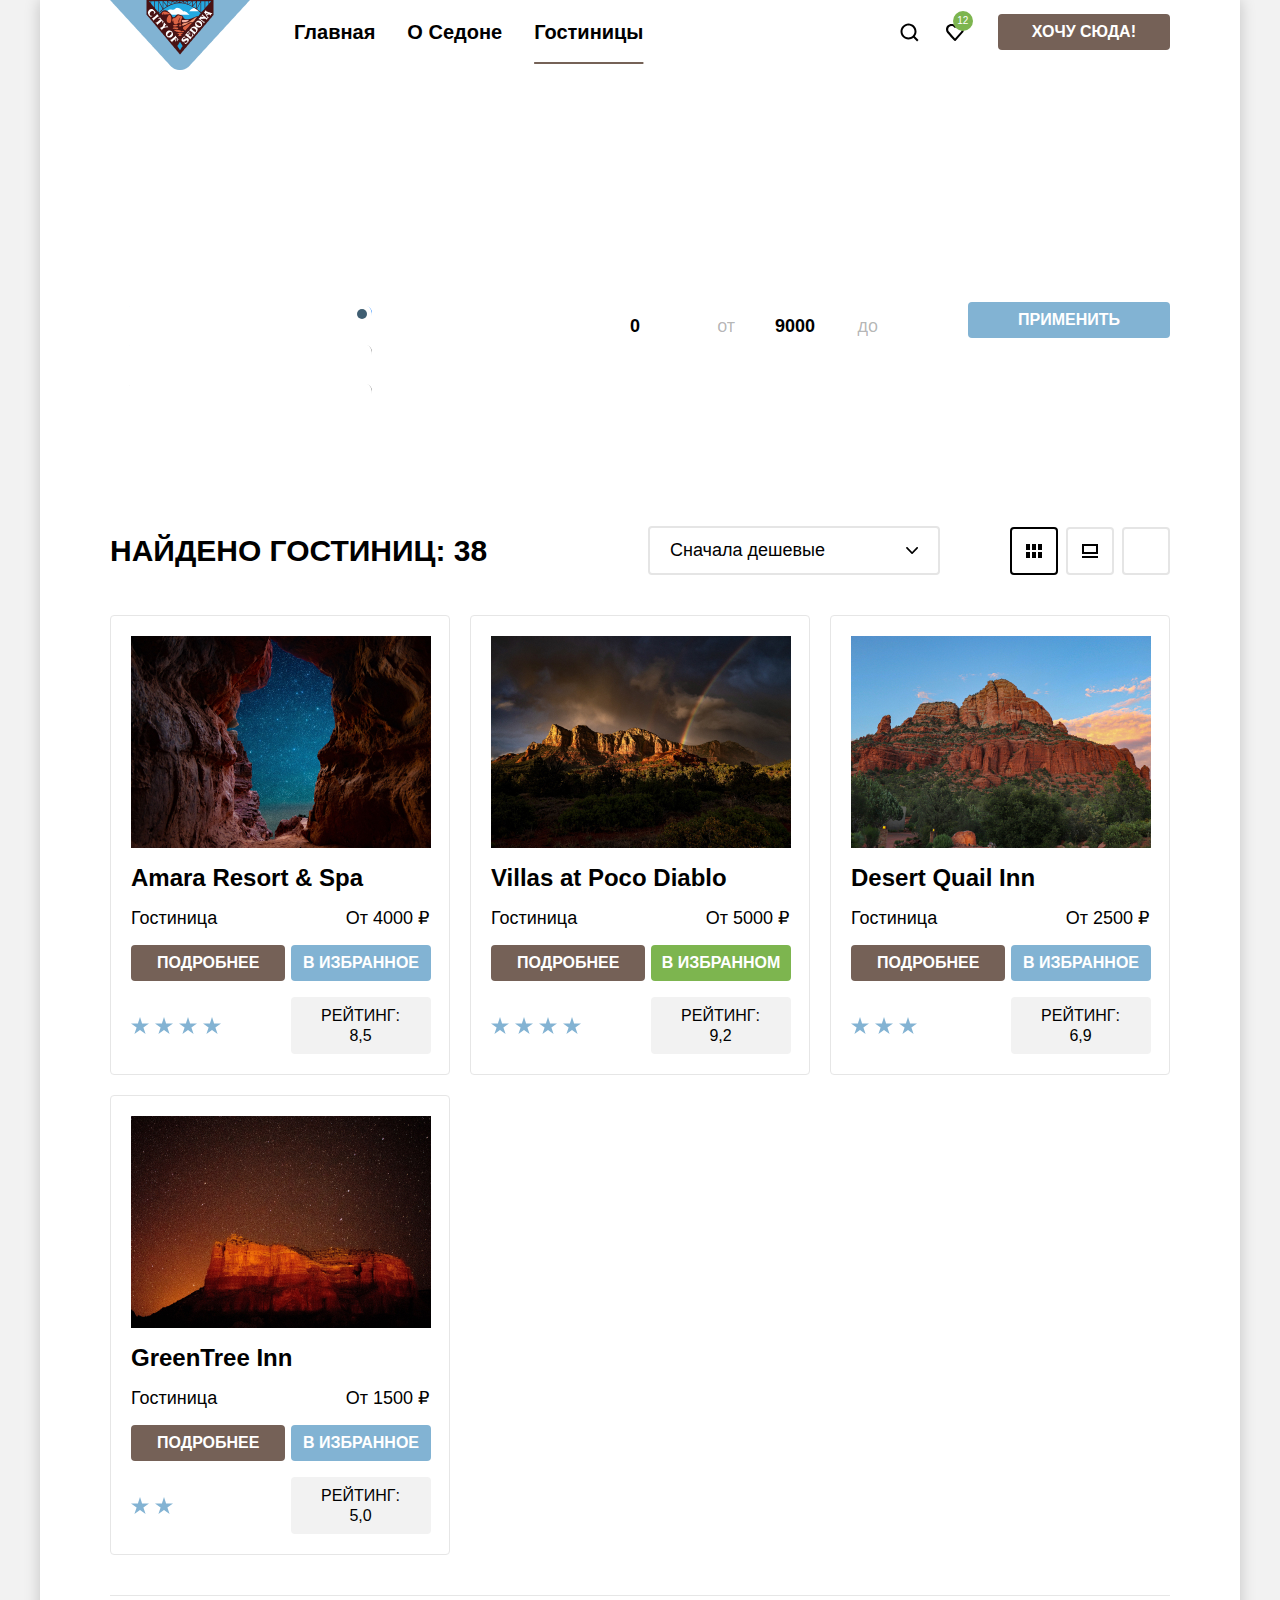
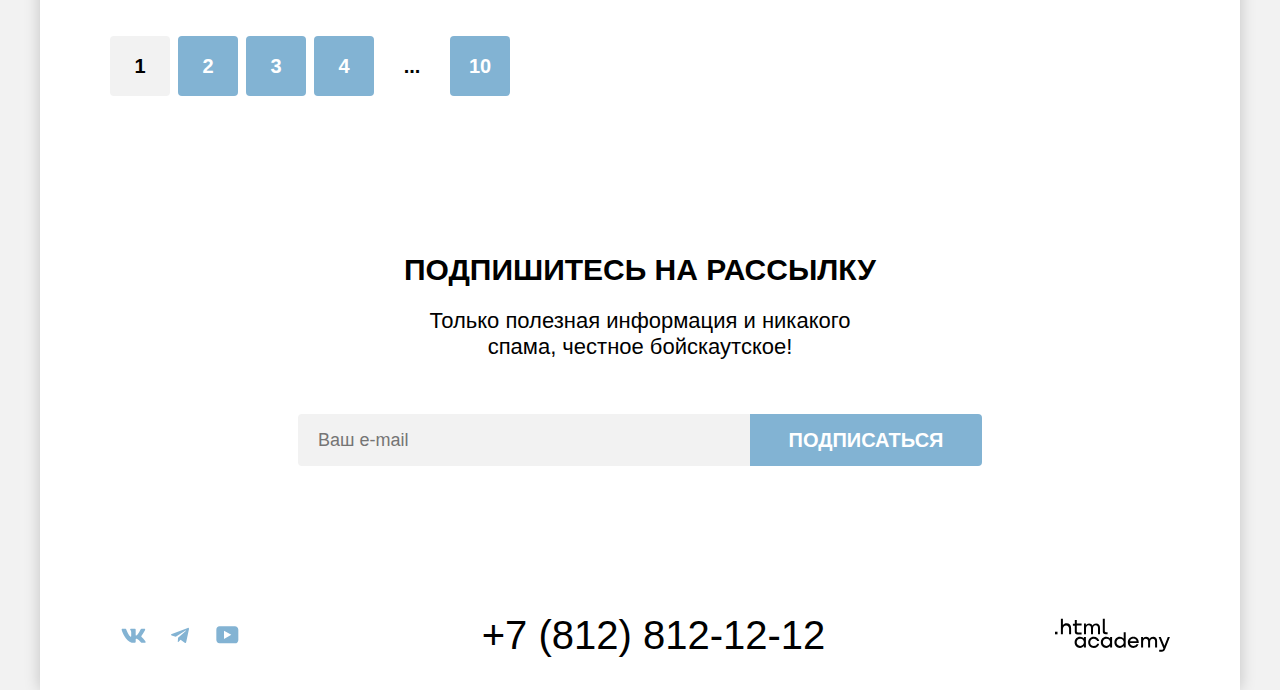
==== commit f3b6010b: "minor updates" ====
--- a/catalog.html
+++ b/catalog.html
@@ -15,9 +15,9 @@
         <nav class="main-nav">
           <a class="logo" href="#"><img src="img/logo.png" alt="логотип" width="140" height="70"></a>
           <ul class="main-navigation-list">
-            <li><a class="main-navigation-item active" href="index.html">Главная</a></li>
+            <li><a class="main-navigation-item" href="index.html">Главная</a></li>
             <li><a class="main-navigation-item" href="#">О Седоне</a></li>
-            <li><a class="main-navigation-item" href="catalog.html">Гостиницы</a></li>
+            <li><a class="main-navigation-item active" href="catalog.html">Гостиницы</a></li>
           </ul>
         </nav>
         <div class="user-panel">
@@ -37,23 +37,31 @@
           </ul>
           <form action="https://echo.htmlacademy.ru/" method="post" class="hotels-form">
             <fieldset class="infrastructure-container">
-              <legend>Инфраструктура:</legend>
-              <label><input class="checkbox" type="checkbox" checked>Бассейн</label>
-              <label><input class="checkbox" type="checkbox" checked>Парковка</label>
-              <label><input class="checkbox" type="checkbox">Wi-Fi</label>
+              <legend class="infrastructure-title">Инфраструктура:</legend>
+              <label class="control"><input class="checkbox" name="infrastructure-checkbox" type="checkbox" value="pool"
+                  checked><span class="control-mark"></span><span>Бассейн</span></label>
+              <label class="control"><input class="checkbox" name="infrastructure-checkbox" type="checkbox"
+                  value="parking" checked><span class="control-mark"></span><span>Парковка</span></label>
+              <label class="control"><input class="checkbox" name="infrastructure-checkbox" type="checkbox"
+                  value="wifi"><span class="control-mark"></span><span>Wi-Fi</span></label>
             </fieldset>
             <fieldset class="house-type-container">
-              <legend>Тип жилья:</legend>
-              <label><input class="radio" type="radio" checked>Гостиница</label>
-              <label><input class="radio" type="radio">Мотель</label>
-              <label><input class="radio" type="radio">Апартаменты</label>
+              <legend class="house-type-title">Тип жилья:</legend>
+              <label class="control"><input class="radio" type="radio" name="house-type" value="hotel" checked><span
+                  class="control-mark"></span><span>Гостиница</span></label>
+              <label class="control"><input class="radio" type="radio" name="house-type" value="hostel"><span
+                  class="control-mark"></span><span>Мотель</span></label>
+              <label class="control"><input class="radio" type="radio" name="house-type" value="aparts"><span
+                  class="control-mark"></span><span>Апартаменты</span></label>
             </fieldset>
             <fieldset class="price-container">
               <legend class="price-title">Стоимость, ₽:</legend>
               <div class="range">
                 <div class="range-wrapper-inputs">
-                    <input class="range-input min-price" type="number" value="0" name="min-price" placeholder="0">
-                    <input class="range-input max-price" type="number" value="9000" name="max-price" placeholder="9000">
+                  <label class="min-price-label"><input class="range-input min-price" type="number" value="0"
+                      name="min-price"><span class="visually-hidden">Минимальное значение</span></label>
+                  <label class="max-price-label"><input class="range-input max-price" type="number" value="9000"
+                      name="max-price"><span class="visually-hidden">Максимальное значение</span></label>
                 </div>
                 <div class="range-scale">
                   <div class="range-bar">
@@ -83,33 +91,13 @@
               </select>
             </form>
             <ul class="view-list">
-              <li class="view-item"><a class="button-view grid-view active"><svg width="16" height="14"
-                    viewBox="0 0 16 14" fill="none" xmlns="http://www.w3.org/2000/svg">
-                    <path d="M4 0H0V6H4V0Z" fill="black" />
-                    <path d="M16 0H12V6H16V0Z" fill="black" />
-                    <path d="M10 0H6V6H10V0Z" fill="black" />
-                    <path d="M4 8H0V14H4V8Z" fill="black" />
-                    <path d="M16 8H12V14H16V8Z" fill="black" />
-                    <path d="M10 8H6V14H10V8Z" fill="black" />
-                  </svg>
+              <li class="view-item"><a class="button-view grid-view active"><span class="visually-hidden">Показать
+                    сеткой</span></a></li>
+              <li class="view-item"><a class="button-view cards-view"><span class="visually-hidden">Показать
+                    карточками</span>
                 </a></li>
-              <li class="view-item"><a class="button-view cards-view"><svg width="16" height="14" viewBox="0 0 16 14"
-                    fill="none" xmlns="http://www.w3.org/2000/svg">
-                    <path d="M16 12H0V14H16V12Z" fill="black" />
-                    <path d="M14 2V8H2V2H14ZM16 0H0V10H16V0Z" fill="black" />
-                  </svg>
-                </a></li>
-              <li class="view-item"><a class="button-view list-view"><svg width="16" height="14" viewBox="0 0 16 14"
-                    fill="none" xmlns="http://www.w3.org/2000/svg">
-                    <path d="M2 0H0V2H2V0Z" fill="black" />
-                    <path d="M16 0H4V2H16V0Z" fill="black" />
-                    <path d="M2 4H0V6H2V4Z" fill="black" />
-                    <path d="M16 4H4V6H16V4Z" fill="black" />
-                    <path d="M2 8H0V10H2V8Z" fill="black" />
-                    <path d="M16 8H4V10H16V8Z" fill="black" />
-                    <path d="M2 12H0V14H2V12Z" fill="black" />
-                    <path d="M16 12H4V14H16V12Z" fill="black" />
-                  </svg>
+              <li class="view-item"><a class="button-view list-view"><span class="visually-hidden">Показать
+                    списком</span>
                 </a></li>
             </ul>
           </header>
@@ -127,7 +115,8 @@
               </div>
               <div class="rating-container">
                 <div class="star-container">
-                  <svg width="140" height="37" viewBox="0 0 140 37" fill="none" xmlns="http://www.w3.org/2000/svg">
+                  <svg aria-hidden="true" focusable="false" width="140" height="37" viewBox="0 0 140 37" fill="none"
+                    xmlns="http://www.w3.org/2000/svg">
                     <g clip-path="url(#clip0_105081_79)">
                       <path d="M9 10L11.1 16.5H18L12.4 20.5L14.6 27L9 23L3.4 27L5.6 20.5L0 16.5H6.9L9 10Z"
                         fill="#83B3D3" />
@@ -177,7 +166,8 @@
               </div>
               <div class="rating-container">
                 <div class="star-container">
-                  <svg width="140" height="37" viewBox="0 0 140 37" fill="none" xmlns="http://www.w3.org/2000/svg">
+                  <svg aria-hidden="true" focusable="false" width="140" height="37" viewBox="0 0 140 37" fill="none"
+                    xmlns="http://www.w3.org/2000/svg">
                     <g clip-path="url(#clip0_105081_79)">
                       <path d="M9 10L11.1 16.5H18L12.4 20.5L14.6 27L9 23L3.4 27L5.6 20.5L0 16.5H6.9L9 10Z"
                         fill="#83B3D3" />
@@ -227,7 +217,8 @@
               </div>
               <div class="rating-container">
                 <div class="star-container">
-                  <svg width="140" height="37" viewBox="0 0 140 37" fill="none" xmlns="http://www.w3.org/2000/svg">
+                  <svg aria-hidden="true" focusable="false" width="140" height="37" viewBox="0 0 140 37" fill="none"
+                    xmlns="http://www.w3.org/2000/svg">
                     <g clip-path="url(#clip0_105081_217)">
                       <path d="M9 10L11.1 16.5H18L12.4 20.5L14.6 27L9 23L3.4 27L5.6 20.5L0 16.5H6.9L9 10Z"
                         fill="#83B3D3" />
@@ -269,7 +260,8 @@
               </div>
               <div class="rating-container">
                 <div class="star-container">
-                  <svg width="140" height="37" viewBox="0 0 140 37" fill="none" xmlns="http://www.w3.org/2000/svg">
+                  <svg aria-hidden="true" focusable="false" width="140" height="37" viewBox="0 0 140 37" fill="none"
+                    xmlns="http://www.w3.org/2000/svg">
                     <g clip-path="url(#clip0_105081_262)">
                       <path d="M9 10L11.1 16.5H18L12.4 20.5L14.6 27L9 23L3.4 27L5.6 20.5L0 16.5H6.9L9 10Z"
                         fill="#83B3D3" />
@@ -291,7 +283,6 @@
                 <p class="rating-text">Рейтинг: 5,0</p>
               </div>
             </li>
-
           </ul>
           <div class="pagination">
             <ul class="pagination-list">
@@ -315,19 +306,20 @@
       </main>
       <footer data-test="footer">
         <ul class="social-list">
-          <li class="social-item"><a href="https://vk.com/htmlacademy"><svg width="25" height="15" viewBox="0 0 25 15" fill="none"
-                xmlns="http://www.w3.org/2000/svg">
+          <li class="social-item"><a href="https://vk.com/htmlacademy"><svg aria-hidden="true" focusable="false"
+                width="25" height="15" viewBox="0 0 25 15" fill="none" xmlns="http://www.w3.org/2000/svg">
                 <path fill-rule="evenodd" clip-rule="evenodd"
                   d="M24.1164 1.80445C24.2824 1.25845 24.1164 0.856445 23.3214 0.856445H20.6964C20.0284 0.856445 19.7204 1.20345 19.5534 1.58645C19.5534 1.58645 18.2184 4.78245 16.3274 6.85845C15.7154 7.46045 15.4374 7.65145 15.1034 7.65145C14.9364 7.65145 14.6854 7.46045 14.6854 6.91345V1.80445C14.6854 1.14845 14.5014 0.856445 13.9454 0.856445H9.81738C9.40038 0.856445 9.14938 1.16045 9.14938 1.44945C9.14938 2.07045 10.0954 2.21445 10.1924 3.96245V7.76045C10.1924 8.59345 10.0394 8.74444 9.70538 8.74444C8.81538 8.74444 6.65038 5.53345 5.36538 1.85945C5.11638 1.14445 4.86438 0.856445 4.19338 0.856445H1.56638C0.816382 0.856445 0.666382 1.20345 0.666382 1.58645C0.666382 2.26845 1.55638 5.65645 4.81138 10.1374C6.98138 13.1974 10.0364 14.8564 12.8194 14.8564C14.4884 14.8564 14.6944 14.4884 14.6944 13.8534V11.5404C14.6944 10.8034 14.8524 10.6564 15.3814 10.6564C15.7714 10.6564 16.4384 10.8484 17.9964 12.3234C19.7764 14.0724 20.0694 14.8564 21.0714 14.8564H23.6964C24.4464 14.8564 24.8224 14.4884 24.6064 13.7604C24.3684 13.0364 23.5184 11.9854 22.3914 10.7384C21.7794 10.0284 20.8614 9.26345 20.5824 8.88045C20.1934 8.38945 20.3044 8.17044 20.5824 7.73345C20.5824 7.73345 23.7824 3.30745 24.1154 1.80445H24.1164Z" />
               </svg>
             </a></li>
-          <li class="social-item"><a href="https://t.me/htmlacademy"><svg width="18" height="16" viewBox="0 0 18 16" fill="none"
-                xmlns="http://www.w3.org/2000/svg">
+          <li class="social-item"><a href="https://t.me/htmlacademy"><svg aria-hidden="true" focusable="false"
+                width="18" height="16" viewBox="0 0 18 16" fill="none" xmlns="http://www.w3.org/2000/svg">
                 <path
                   d="M16.785 0.955705L0.840489 7.1042C-0.247661 7.54126 -0.241365 8.14828 0.640845 8.41897L4.73445 9.69597L14.2058 3.72014C14.6537 3.44766 15.0629 3.59424 14.7265 3.89281L7.05283 10.8183H7.05103L7.05283 10.8192L6.77045 15.0387C7.18413 15.0387 7.36669 14.8489 7.59871 14.625L9.58705 12.6915L13.7229 15.7464C14.4855 16.1664 15.0332 15.9506 15.2229 15.0405L17.9379 2.2453C18.2158 1.13107 17.5126 0.626562 16.785 0.955705Z" />
               </svg>
             </a></li>
-          <li class="social-item"><a href="https://www.youtube.com/user/htmlacademyru"><svg width="23" height="18" viewBox="0 0 23 18" fill="none"
+          <li class="social-item"><a href="https://www.youtube.com/user/htmlacademyru"><svg aria-hidden="true"
+                focusable="false" width="23" height="18" viewBox="0 0 23 18" fill="none"
                 xmlns="http://www.w3.org/2000/svg">
                 <path
                   d="M18.9402 0.356445H3.50738C1.64668 0.356445 0.333252 1.9502 0.333252 3.75645V13.8502C0.333252 15.7627 1.64668 17.3564 3.50738 17.3564H19.1591C20.8009 17.3564 22.3333 15.7627 22.3333 13.9564V3.75645C22.1143 1.9502 20.8009 0.356445 18.9402 0.356445ZM7.99494 12.8939V4.81894L15.3283 8.85645L7.99494 12.8939Z" />
@@ -335,8 +327,8 @@
             </a></li>
         </ul>
         <a class="phone" href="tel:+78128121212">+7 (812) 812-12-12</a>
-        <a class="copyright" href="https://htmlacademy.ru/"><svg width="115" height="34" viewBox="0 0 115 34" fill="none"
-            xmlns="http://www.w3.org/2000/svg">
+        <a class="copyright" href="https://htmlacademy.ru/"><svg aria-hidden="true" focusable="false" width="115"
+            height="34" viewBox="0 0 115 34" fill="none" xmlns="http://www.w3.org/2000/svg">
             <path d="M0 13.7232V16.3232H2.5V13.7232H0Z" />
             <path
               d="M11.6 5.32324C10 5.32324 8.8 6.02324 8 7.02324H7.9V0.823242H5.9V16.3232H7.9V11.0232C7.9 8.92324 9.2 7.42324 11.2 7.42324C13 7.42324 14.1 8.82324 14.1 10.6232V16.3232H16.1V10.2232C16.2 7.22324 14.3 5.32324 11.6 5.32324Z" />
--- a/css/style.css
+++ b/css/style.css
@@ -1,3 +1,10 @@
+/*
+* Prefixed by https://autoprefixer.github.io
+* PostCSS: v8.4.14,
+* Autoprefixer: v10.4.7
+* Browsers: last 4 version
+*/
+
 /* Основные стили для всех страниц */
 @font-face {
   font-family: "PT Sans";
@@ -48,18 +55,20 @@
   text-decoration: none;
 }
 
-section {
-  margin: 0;
-  padding: 0;
+* {
+  font-family: 'PT Sans', sans-serif;
 }
 
 .container {
   width: 1200px;
   margin: 0 auto;
   padding: 0;
+  -webkit-box-shadow: 0px 0px 15px 0px rgba(0, 0, 0, 0.2);
   box-shadow: 0px 0px 15px 0px rgba(0, 0, 0, 0.2);
   min-height: 100%;
+  display: -ms-grid;
   display: grid;
+  -ms-grid-rows: auto 1fr auto;
   grid-template-rows: auto 1fr auto;
 }
 
@@ -92,6 +101,7 @@
 /* Кнопки */
 /* коричневая кнопка-ссылка */
 .link-button {
+  -webkit-box-sizing: border-box;
   box-sizing: border-box;
   margin: 0;
   padding: 8px 34px;
@@ -111,7 +121,7 @@
   color: white;
 }
 
-.link-button:focus {
+.link-button:focus-visible {
   background-color: #615048;
 }
 
@@ -143,74 +153,8 @@
   color: rgba(255, 255, 255, 0.3);
 }
 
-button:focus {
+button:focus-visible {
   background-color: #68A2CA;
-}
-
-.submit-container button {
-  padding: 8px 50px;
-  border-radius: 4px;
-  border: 0;
-  font-size: 16px;
-  font-weight: 700;
-  line-height: 20px;
-  letter-spacing: 0em;
-  text-align: center;
-  color: white;
-  text-transform: uppercase;
-}
-
-button.active {
-  background-color: #7DB54F;
-}
-
-button.active:hover {
-  background-color: #6C9E42;
-}
-
-button.active:focus {
-  background-color: #6C9E42;
-}
-
-button.active:active {
-  background-color: #7DB54F;
-  color: rgba(255, 255, 255, 0.3);
-}
-
-/* Кнопки поиска */
-.submit-container .submit {
-  background-color: #82B3D3;
-}
-
-.submit-container .submit:hover {
-  background-color: #68A2CA;
-}
-
-.submit-container .submit:focus {
-  background-color: #68A2CA;
-}
-
-.submit-container .submit:active {
-  background-color: #82B3D3;
-}
-
-.submit-container .reset {
-  background-color: transparent;
-  border: 3px solid transparent;
-}
-
-.submit-container .reset:hover {
-  opacity: 60%;
-  border: 3px solid transparent;
-}
-
-.submit-container .reset:focus {
-  border: 3px solid #83B3D3;
-}
-
-.submit-container .reset:active {
-  opacity: 30%;
-  border: 3px solid transparent;
 }
 
 .favorite-list:hover {
@@ -222,19 +166,28 @@
 .main-header {
   width: 100%;
   height: 64px;
+  -webkit-box-sizing: border-box;
   box-sizing: border-box;
   margin: 0 auto;
   padding: 0 70px;
   background-color: #ffffff;
-  display: flex;
+  display: -webkit-box;
+  display: -ms-flexbox;
+  display: flex;
+  -webkit-box-align: center;
+  -ms-flex-align: center;
   align-items: center;
 }
 
 .main-nav {
+  display: -webkit-box;
+  display: -ms-flexbox;
   display: flex;
   margin: 0;
   margin-right: auto;
   padding: 0;
+  -webkit-box-align: center;
+  -ms-flex-align: center;
   align-items: center;
   position: relative;
   z-index: 1;
@@ -244,11 +197,15 @@
 .main-nav .logo {
   margin: 0;
   margin-right: 28px;
+  -ms-flex-item-align: start;
   align-self: flex-start;
 }
 
 .main-navigation-list {
-  display: flex;
+  display: -webkit-box;
+  display: -ms-flexbox;
+  display: flex;
+  -ms-flex-wrap: wrap;
   flex-wrap: wrap;
   margin-right: auto;
 }
@@ -265,20 +222,27 @@
 .main-navigation-item:hover,
 .main-navigation-item.active {
   text-decoration: underline;
+  -webkit-text-decoration-color: #756257;
   text-decoration-color: #756257;
   text-decoration-thickness: 2px;
   text-underline-position: under;
-  text-underline-offset: 19px;
+  text-underline-offset: 18px;
   color: black;
 }
 
 .user-panel {
-  display: flex;
+  display: -webkit-box;
+  display: -ms-flexbox;
+  display: flex;
+  -webkit-box-align: center;
+  -ms-flex-align: center;
   align-items: center;
+  -webkit-box-sizing: border-box;
   box-sizing: border-box;
 }
 
 .search-link {
+  -webkit-box-sizing: border-box;
   box-sizing: border-box;
   padding: auto;
   width: 44px;
@@ -291,6 +255,7 @@
 }
 
 .favorite-list {
+  -webkit-box-sizing: border-box;
   box-sizing: border-box;
   border: 0;
   background-color: transparent;
@@ -303,27 +268,33 @@
 }
 
 .notifications {
-  position: absolute;
+  position: relative;
   bottom: 23px;
-  left: 10px;
+  left: 8px;
   width: 20px;
   height: 20px;
   border-radius: 50%;
   background-color: #7DB54F;
   color: #ffffff;
-  font-family: 'PT Sans', sans-serif;
   font-size: 10px;
   font-weight: 400;
   line-height: 10px;
   letter-spacing: 0em;
-  display: flex;
+  display: -webkit-box;
+  display: -ms-flexbox;
+  display: flex;
+  -webkit-box-align: center;
+  -ms-flex-align: center;
   align-items: center;
+  -webkit-box-pack: center;
+  -ms-flex-pack: center;
   justify-content: center;
 }
 
 /* основной блок */
 main {
   width: 100%;
+  -webkit-box-sizing: border-box;
   box-sizing: border-box;
   background-color: #ffffff;
   margin: 0;
@@ -333,7 +304,7 @@
 .hero {
   margin: 0;
   padding: 0;
-  margin-bottom: 70px;
+  margin-bottom: 69px;
 }
 
 .hero-img {
@@ -345,7 +316,11 @@
   background-image: url("../img/zipline.svg"),
     url("../img/index-background.png");
   height: 485px;
-  display: flex;
+  display: -webkit-box;
+  display: -ms-flexbox;
+  display: flex;
+  -webkit-box-pack: center;
+  -ms-flex-pack: center;
   justify-content: center;
   background-repeat: no-repeat;
   background-position: bottom;
@@ -365,14 +340,25 @@
 }
 
 .advantages ul {
+  display: -ms-grid;
   display: grid;
+  -ms-grid-columns: repeat (3, 400px);
   grid-template-columns: repeat (3, 400px)
 }
 
 .advantages-item {
-  display: flex;
+  display: -webkit-box;
+  display: -ms-flexbox;
+  display: flex;
+  -webkit-box-orient: horizontal;
+  -webkit-box-direction: normal;
+  -ms-flex-direction: row;
   flex-direction: row;
+  -webkit-box-pack: center;
+  -ms-flex-pack: center;
   justify-content: center;
+  -webkit-box-align: center;
+  -ms-flex-align: center;
   align-items: center;
   min-height: 385px;
 }
@@ -389,16 +375,28 @@
   margin-bottom: 30px;
   padding: 0;
   text-transform: uppercase;
+  -webkit-box-ordinal-group: 0;
+  -ms-flex-order: -1;
   order: -1;
 }
 
 .advantages-item-content {
   width: 400px;
   padding: 0;
-  box-sizing: border-box;
-  display: flex;
+  -webkit-box-sizing: border-box;
+  box-sizing: border-box;
+  display: -webkit-box;
+  display: -ms-flexbox;
+  display: flex;
+  -webkit-box-orient: vertical;
+  -webkit-box-direction: normal;
+  -ms-flex-direction: column;
   flex-direction: column;
+  -webkit-box-pack: center;
+  -ms-flex-pack: center;
   justify-content: center;
+  -webkit-box-align: center;
+  -ms-flex-align: center;
   align-items: center;
 }
 
@@ -436,11 +434,15 @@
   margin: 0;
   padding: 0;
   width: 230px;
+  -webkit-box-ordinal-group: 2;
+  -ms-flex-order: 1;
   order: 1;
 }
 
 .advantages-item-1,
 .advantages-item-5 {
+  -ms-grid-column: 1;
+  -ms-grid-column-span: 3;
   grid-column: 1/4;
   background-color: #82B3D3;
 }
@@ -451,7 +453,12 @@
 }
 
 .advantages-item-5 {
-  display: flex;
+  display: -webkit-box;
+  display: -ms-flexbox;
+  display: flex;
+  -webkit-box-orient: horizontal;
+  -webkit-box-direction: reverse;
+  -ms-flex-direction: row-reverse;
   flex-direction: row-reverse;
 }
 
@@ -468,7 +475,9 @@
 }
 
 .advice-list {
+  display: -ms-grid;
   display: grid;
+  -ms-grid-columns: 400px 400px 400px;
   grid-template-columns: 400px 400px 400px;
   margin: 0;
   padding: 0;
@@ -488,37 +497,50 @@
 }
 
 .advice-item {
+  -webkit-box-sizing: border-box;
   box-sizing: border-box;
   width: 400px;
   min-height: 385px;
   padding: 0;
-  display: flex;
+  display: -webkit-box;
+  display: -ms-flexbox;
+  display: flex;
+  -webkit-box-orient: vertical;
+  -webkit-box-direction: normal;
+  -ms-flex-direction: column;
   flex-direction: column;
+  -webkit-box-align: center;
+  -ms-flex-align: center;
   align-items: center;
+  -webkit-box-pack: end;
+  -ms-flex-pack: end;
   justify-content: end;
   margin: 0;
   padding-bottom: 81px;
   background-repeat: no-repeat;
   background-position-x: center;
+}
+
+.homes {
+  background-color: rgba(131, 179, 211, 0.12);
+  background-image: url(../img/home.svg);
   background-position-y: 81px;
-}
-
-.homes {
-  background-color: rgba(131, 179, 211, 0.2);
-  background-image: url(../img/home.svg);
 }
 
 .souvenirs {
   background-color: rgba(131, 179, 211, 0.12);
   background-image: url(../img/gift.svg);
+  background-position-y: 79px;
 }
 
 .food {
   background-image: url(../img/food.svg);
-}
-
-.booking-text,
-.subscribe-text {
+  background-position-y: 82px;
+}
+
+.booking-text {
+  padding: 0;
+  margin: 0 auto;
   margin-bottom: 54px;
   text-align: center;
 }
@@ -526,6 +548,8 @@
 .booking-button {
   display: block;
   margin: 0 auto;
+  width: -webkit-fit-content;
+  width: -moz-fit-content;
   width: fit-content;
   margin-bottom: 96px;
   font-size: 20px;
@@ -537,12 +561,22 @@
 }
 
 .subscribe {
-  display: flex;
+  display: -webkit-box;
+  display: -ms-flexbox;
+  display: flex;
+  -webkit-box-sizing: border-box;
   box-sizing: border-box;
   padding: 96px 40px 0;
   margin-bottom: 0;
-  justify-content: center;
+  -webkit-box-pack: top;
+  -ms-flex-pack: top;
+  justify-content: top;
+  -webkit-box-align: center;
+  -ms-flex-align: center;
   align-items: center;
+  -webkit-box-orient: vertical;
+  -webkit-box-direction: normal;
+  -ms-flex-direction: column;
   flex-direction: column;
 }
 
@@ -554,21 +588,26 @@
 }
 
 .subscribe-text {
+  margin: 0;
+  padding: 0;
   width: 475px;
   font-size: 22px;
   font-weight: 400;
   line-height: 26px;
   letter-spacing: 0em;
+  margin-bottom: 54px;
   text-align: center;
-
 }
 
 .subscibe-form {
+  display: -webkit-box;
+  display: -ms-flexbox;
   display: flex;
   margin-bottom: 104px;
 }
 
 .subscribe input {
+  -webkit-box-sizing: border-box;
   box-sizing: border-box;
   width: 452px;
   height: 52px;
@@ -576,7 +615,6 @@
   margin: 0;
   padding: 14px 20px;
   border: 0;
-  font-family: PT Sans;
   font-size: 18px;
   font-weight: 400;
   line-height: 24px;
@@ -586,6 +624,7 @@
 }
 
 .subscribe button {
+  -webkit-box-sizing: border-box;
   box-sizing: border-box;
   width: 232px;
   height: 52px;
@@ -595,20 +634,29 @@
 /* Подвал */
 footer {
   width: 100%;
+  -webkit-box-sizing: border-box;
   box-sizing: border-box;
   margin: 0;
   padding: 40px 70px 30px 70px;
   background-color: #ffffff;
-  display: flex;
+  display: -webkit-box;
+  display: -ms-flexbox;
+  display: flex;
+  -webkit-box-align: center;
+  -ms-flex-align: center;
   align-items: center;
 }
 
 .social-list {
+  display: -webkit-box;
+  display: -ms-flexbox;
   display: flex;
   width: 142px;
   height: 50px;
   padding: 0;
   margin: 0;
+  -webkit-box-align: center;
+  -ms-flex-align: center;
   align-items: center;
 }
 
@@ -617,9 +665,15 @@
 }
 
 .social-item a {
-  display: flex;
-  margin: 0;
+  display: -webkit-box;
+  display: -ms-flexbox;
+  display: flex;
+  margin: 0;
+  -webkit-box-align: center;
+  -ms-flex-align: center;
   align-items: center;
+  -webkit-box-pack: center;
+  -ms-flex-pack: center;
   justify-content: center;
 }
 
@@ -628,7 +682,7 @@
 }
 
 .social-item svg:hover,
-.social-item svg:focus {
+.social-item svg:focus-visible {
   fill: #68A2CA;
   border: 0;
 }
@@ -649,7 +703,7 @@
 }
 
 footer .phone:hover,
-footer .phone:focus {
+footer .phone:focus-visible {
   color: #756157;
   border: 0;
 }
@@ -661,7 +715,11 @@
 
 .copyright {
   height: 50px;
-  display: flex;
+  display: -webkit-box;
+  display: -ms-flexbox;
+  display: flex;
+  -webkit-box-align: center;
+  -ms-flex-align: center;
   align-items: center;
 }
 
@@ -670,12 +728,13 @@
 }
 
 .copyright svg:hover,
-.copyright svg:focus {
+.copyright svg:focus-visible {
   fill: #756157;
 }
 
 .copyright svg:active {
-  fill: rgba(117, 97, 87, 0.3) border: 0;
+  fill: rgba(117, 97, 87, 0.3);
+  border: 0;
 }
 
 /* Каталог */
@@ -685,6 +744,9 @@
   padding: 70px;
   padding-top: 35px;
   margin: 0;
+  background-repeat: no-repeat;
+  background-position: center;
+  background-size: cover;
 }
 
 .page-title {
@@ -697,9 +759,13 @@
 /* хлебные крошки */
 
 .breadcrumbs {
+  display: -webkit-box;
+  display: -ms-flexbox;
   display: flex;
   gap: 10px;
   margin-bottom: 40px;
+  -webkit-box-align: center;
+  -ms-flex-align: center;
   align-items: center;
   color: white;
 }
@@ -730,18 +796,23 @@
 }
 
 .hotels-form {
+  display: -webkit-box;
+  display: -ms-flexbox;
   display: flex;
 }
 
 fieldset {
-  display: flex;
+  display: -webkit-box;
+  display: -ms-flexbox;
+  display: flex;
+  -webkit-box-orient: vertical;
+  -webkit-box-direction: normal;
+  -ms-flex-direction: column;
   flex-direction: column;
   border: 0;
-  gap: 16px;
 }
 
 .catalog-hero legend {
-  font-family: PT Sans;
   font-size: 20px;
   font-weight: 700;
   line-height: 24px;
@@ -750,78 +821,164 @@
   color: white;
   text-transform: capitalize;
   margin-bottom: 32px;
+  padding: 0;
+}
+
+.control:hover {
+  opacity: 60%;
+}
+
+.control:active {
+  opacity: 30%;
 }
 
 .infrastructure-container {
   margin: 0;
   padding: 0;
   margin-right: 70px;
+  gap: 16px;
+}
+
+.control {
+  position: relative;
+  display: block;
+  padding-left: 7px;
+}
+
+.control .control-mark {
+  box-sizing: border-box;
+  position: absolute;
+  left: 0px;
+  top: 2px;
+  width: 20px;
+  height: 20px;
+  border-radius: 4px;
+  background-color: white;
+}
+
+.checkbox:checked + .control-mark::before {
+  box-sizing: border-box;
+  position: absolute;
+  top: 0px;
+  left: 0px;
+  content: "";
+  width: 20px;
+  height: 20px;
+  border-radius: 4px;
+  background-color: white;
+  background-image: url("../img/Tick.svg");
+  background-position: center;
+  background-repeat: no-repeat;
+  background-position-y: center;
 }
 
 .house-type-container {
   margin: 0;
   padding: 0;
   margin-right: auto;
-}
-
-label:hover {
-  opacity: 60%;
-}
-
-label:active {
-  opacity: 30%;
+  gap: 16px;
 }
 
 .price-container {
   margin: 0;
   padding: 0;
   margin-right: 70px;
-}
+  gap: 22px;
+}
+
+.radio + .control-mark {
+  border-radius: 50%;
+}
+
+.radio:checked + .control-mark::before {
+  position: absolute;
+  content: "";
+  width: 10px;
+  height: 10px;
+  background-color: #3F5E72;
+  border-radius: 50%;
+  top: 5px;
+  left: 5px;
+}
+
 .range-wrapper-inputs {
   margin: 0;
   padding: 0;
-  margin-bottom: 48px;
-  display: flex;
-}
+  margin-bottom: 44px;
+  display: -webkit-box;
+  display: -ms-flexbox;
+  display: flex;
+}
+
 .range-input {
+  -webkit-box-sizing: border-box;
   box-sizing: border-box;
   width: 143px;
   height: auto;
   padding: 12px 20px;
   margin: 0;
-  font-family: 'PT Sans', sans-serif;
   font-size: 18px;
-  font-weight: 400;
-  line-height: 21px;
+  font-weight: 700;
+  line-height: 24px;
   text-align: left;
   cursor: text;
   border: 0;
+  -webkit-box-shadow: none;
   box-shadow: none;
 }
+
 .min-price {
   border-radius: 4px 0px 0px 4px;
-  padding: 12px 20px;
-}
-.min-price::before {
+  margin-right: 2px;
+  appearance: none;
+}
+
+.min-price-label,
+.max-price-label {
+  position: relative;
+}
+
+.min-price-label::after {
+  position: absolute;
+  right: 20px;
+  top: 12px;
   content: "от";
-font-family: 'PT Sans', sans-serif;
-font-size: 18px;
-font-weight: 400;
-line-height: 24px;
-letter-spacing: 0em;
-text-align: right;
-opacity: 30%;
-color: black;
-}
+  font-size: 18px;
+  font-weight: 400;
+  line-height: 24px;
+  letter-spacing: 0em;
+  text-align: right;
+  color: rgba(0, 0, 0, 0.3);
+}
+
+.max-price-label::after {
+  position: absolute;
+  right: 20px;
+  top: 12px;
+  content: "до";
+  font-size: 18px;
+  font-weight: 400;
+  line-height: 24px;
+  letter-spacing: 0em;
+  text-align: right;
+  color: rgba(0, 0, 0, 0.3);
+}
+
 .max-price {
   border-radius: 0px 4px 4px 0px;
+  appearance: none;
+}
+
+.min-price:hover,
+.max-price:hover {
+  background-color: #E6E6E6;
+  appearance: none;
 }
 
 .range-scale {
-  position:relative;
+  position: relative;
   width: 287px;
   height: 4px;
-  border: 4px;
   background-color: rgba(255, 255, 255, 0.3);
 }
 
@@ -841,27 +998,81 @@
   cursor: pointer;
   top: -8px;
 }
+
 .range-toggle:hover {
+  -webkit-box-shadow: 0px 4px 10px 0px rgba(0, 0, 0, 0.25);
   box-shadow: 0px 4px 10px 0px rgba(0, 0, 0, 0.25);
   background-color: white;
 }
-.range-toggle:focus {
+
+.range-toggle:focus-visible {
   border: 3px solid #83B3D3;
+  -webkit-box-shadow: 0px 4px 10px 0px rgba(0, 0, 0, 0.25);
   box-shadow: 0px 4px 10px 0px rgba(0, 0, 0, 0.25);
   background-color: white;
 }
+
 .range-toggle:active {
   border: 2px solid #83B3D3;
+  -webkit-box-shadow: 0px 4px 10px 0px rgba(0, 0, 0, 0.25);
   box-shadow: 0px 4px 10px 0px rgba(0, 0, 0, 0.25);
   background-color: white;
 }
+
 .toggle-min {
   left: 0px;
 }
+
 .toggle-max {
-  left: 226px;
-}
-.catalog-hero label {
+  left: 206px;
+}
+
+/* Кнопки поиска */
+.submit-container .submit {
+  background-color: #82B3D3;
+  margin-bottom: 32px;
+  font-size: 16px;
+  line-height: 20px;
+  border-radius: 4px;
+  padding: 8px 50px;
+}
+
+.submit-container .submit:hover {
+  background-color: #68A2CA;
+}
+
+.submit-container .submit:focus-visible {
+  background-color: #68A2CA;
+}
+
+.submit-container .submit:active {
+  background-color: #82B3D3;
+}
+
+.submit-container .reset {
+  background-color: transparent;
+  font-size: 16px;
+  line-height: 20px;
+  border-radius: 4px;
+  padding: 8px 50px;
+  border: 0;
+}
+
+.submit-container .reset:hover {
+  opacity: 60%;
+  border: 0;
+}
+
+.submit-container .reset:focus-visible {
+  border: 3px solid #83B3D3;
+}
+
+.submit-container .reset:active {
+  opacity: 30%;
+  border: 3px solid transparent;
+}
+
+.control {
   font-size: 18px;
   font-weight: 400;
   line-height: 23px;
@@ -871,18 +1082,18 @@
   cursor: pointer;
 }
 
-.catalog-hero input {
+.infrastructure-container input,
+.house-type-container input {
   margin: 0;
   padding: 0;
   margin-right: 16px;
 }
 
 .submit-container {
+  height: 104px;
   margin: 0;
   padding: 0;
   padding-top: 56px;
-  display: flex;
-  justify-content: space-between;
 }
 
 .hotels {
@@ -891,7 +1102,11 @@
 }
 
 .hotels-header {
-  display: flex;
+  display: -webkit-box;
+  display: -ms-flexbox;
+  display: flex;
+  -webkit-box-align: center;
+  -ms-flex-align: center;
   align-items: center;
   margin: 0;
   padding: 0;
@@ -910,15 +1125,15 @@
 }
 
 .price-sort {
+  -webkit-box-sizing: border-box;
   box-sizing: border-box;
   display: block;
   width: 292px;
   height: auto;
   margin: 0;
-  padding: 10px 20px;
+  padding: 12px 20px;
   border: 2px solid #E5E5E5;
   border-radius: 4px;
-  font-family: 'PT Sans', sans-serif;
   font-size: 18px;
   font-weight: 400;
   line-height: 21px;
@@ -926,7 +1141,10 @@
   text-align: left;
   cursor: pointer;
   /*стилизация стрелки*/
-  appearance: none; /*-убираем стандартную стрелку*/
+  -webkit-appearance: none;
+  -moz-appearance: none;
+  appearance: none;
+  /*-убираем стандартную стрелку*/
   overflow: hidden;
   background: url('../img/arrow-down.svg');
   background-repeat: no-repeat;
@@ -937,26 +1155,35 @@
   border: 2px solid #68A2CA;
 }
 
-.price-sort:focus {
+.price-sort:focus-visible {
   border: 2px solid #68A2CA;
 }
 
 /* Список отелей */
 .view-list {
+  display: -webkit-box;
+  display: -ms-flexbox;
   display: flex;
   gap: 8px;
 }
 
 /* Кнопки сортировки */
 .hotels-header .button-view {
+  -webkit-box-sizing: border-box;
   box-sizing: border-box;
   width: 48px;
   height: 48px;
   padding: 14px 12px;
   border-radius: 4px;
   border: 2px solid #E5E5E5;
-  display: flex;
+  display: -webkit-box;
+  display: -ms-flexbox;
+  display: flex;
+  -webkit-box-pack: center;
+  -ms-flex-pack: center;
   justify-content: center;
+  -webkit-box-align: center;
+  -ms-flex-align: center;
   align-items: center;
   background-color: white;
   cursor: pointer;
@@ -968,8 +1195,8 @@
   background-color: white;
 }
 
-.hotels-header .button-view:focus,
-.hotels-header .button-view.active:focus {
+.hotels-header .button-view:focus-visible,
+.hotels-header .button-view.active:focus-visible {
   border-color: #68A2CA;
   background-color: white;
 }
@@ -978,17 +1205,71 @@
   border-color: black;
   background-color: white;
 }
+.button-view.grid-view {
+  width: 48px;
+height: 48px;
+background-image: url('../img/grid.svg');
+background-repeat: no-repeat;
+background-position: center;
+}
+.button-view.cards-view {
+  width: 48px;
+height: 48px;
+background-image: url('../img/cards.svg');
+background-repeat: no-repeat;
+background-position: center;
+}
+.button-view.list-view {
+  width: 48px;
+height: 48px;
+background-image: url('../img/list.svg');
+background-repeat: no-repeat;
+background-position: center;
+}
+
+.favorite {
+  border-radius: 4px;
+  border: 0;
+  font-size: 16px;
+  font-weight: 700;
+  line-height: 20px;
+  letter-spacing: 0em;
+  text-align: center;
+  color: white;
+  text-transform: uppercase;
+  padding: 8px auto;
+}
+
+.favorite.active {
+  background-color: #7DB54F;
+}
+
+.favorite.active:hover {
+  background-color: #6C9E42;
+}
+
+.favorite.active:focus-visible {
+  background-color: #6C9E42;
+}
+
+.favorite.active:active {
+  background-color: #7DB54F;
+  color: rgba(255, 255, 255, 0.3);
+}
 
 /* список отелей гридом */
 .hotels-list.grid {
   margin: 0;
   padding: 0;
+  display: -ms-grid;
   display: grid;
+  -ms-grid-columns: 340px 20px 340px 20px 340px;
   grid-template-columns: repeat(3, 340px);
   gap: 20px;
 }
 
 .hotels-list.grid .hotels-list-item {
+  -webkit-box-sizing: border-box;
   box-sizing: border-box;
   width: 340px;
   min-height: 438px;
@@ -1010,16 +1291,19 @@
   line-height: 28px;
   letter-spacing: 0em;
   text-align: left;
-  text-transform: capitalize;
   margin: 0;
   padding: 0;
   margin-bottom: 16px;
 }
 
 .hotels-list.grid .price-container {
-  display: flex;
-  margin: 0;
-  padding: 0;
+  display: -webkit-box;
+  display: -ms-flexbox;
+  display: flex;
+  margin: 0;
+  padding: 0;
+  -webkit-box-pack: justify;
+  -ms-flex-pack: justify;
   justify-content: space-between;
   margin-bottom: 16px;
 }
@@ -1033,41 +1317,49 @@
 }
 
 .hotels-list.grid .links-container {
+  -webkit-box-sizing: border-box;
   box-sizing: border-box;
   width: 300px;
-  display: flex;
-  margin: 0;
-  padding: 0;
+  display: -webkit-box;
+  display: -ms-flexbox;
+  display: flex;
+  margin: 0;
+  padding: 0;
+  -webkit-box-pack: justify;
+  -ms-flex-pack: justify;
   justify-content: space-between;
   margin-bottom: 16px;
 }
 
 .hotels-list.grid .link-button {
+  -webkit-box-sizing: border-box;
   box-sizing: border-box;
   margin: 0;
   padding: 8px 26px;
 }
 
 .hotels-list.grid .favorite {
+  -webkit-box-sizing: border-box;
   box-sizing: border-box;
   width: 140px;
   margin: 0;
-  padding: 8px auto;
-  font-family: 'PT Sans';
-  font-size: 16px;
-  font-weight: 700;
-  line-height: 20px;
-  border-radius: 4px;
-  text-align: center;
+
 }
 
 .hotels-list.grid .rating-container {
+  -webkit-box-sizing: border-box;
   box-sizing: border-box;
   width: 300px;
-  display: flex;
-  margin: 0;
-  padding: 0;
+  display: -webkit-box;
+  display: -ms-flexbox;
+  display: flex;
+  margin: 0;
+  padding: 0;
+  -webkit-box-pack: justify;
+  -ms-flex-pack: justify;
   justify-content: space-between;
+  -webkit-box-align: center;
+  -ms-flex-align: center;
   align-items: center;
 }
 
@@ -1079,6 +1371,7 @@
 }
 
 .hotels-list.grid .rating-text {
+  -webkit-box-sizing: border-box;
   box-sizing: border-box;
   display: block;
   width: 140px;
@@ -1105,6 +1398,8 @@
 }
 
 .pagination-list {
+  display: -webkit-box;
+  display: -ms-flexbox;
   display: flex;
   gap: 8px;
 }
@@ -1112,8 +1407,14 @@
 .pagination-link {
   width: 60px;
   height: 60px;
-  display: flex;
+  display: -webkit-box;
+  display: -ms-flexbox;
+  display: flex;
+  -webkit-box-pack: center;
+  -ms-flex-pack: center;
   justify-content: center;
+  -webkit-box-align: center;
+  -ms-flex-align: center;
   align-items: center;
   background-color: #82B3D3;
   border-radius: 4px;
@@ -1129,7 +1430,7 @@
   color: white;
 }
 
-.pagination-link:focus {
+.pagination-link:focus-visible {
   background-color: #68A2CA;
   color: white;
 }
@@ -1142,8 +1443,14 @@
 .pagination-divider {
   width: 60px;
   height: 60px;
-  display: flex;
+  display: -webkit-box;
+  display: -ms-flexbox;
+  display: flex;
+  -webkit-box-pack: center;
+  -ms-flex-pack: center;
   justify-content: center;
+  -webkit-box-align: center;
+  -ms-flex-align: center;
   align-items: center;
   border-radius: 4px;
   font-size: 20px;
@@ -1163,3 +1470,239 @@
   color: black;
   cursor: default;
 }
+
+.modal-container {
+  position: fixed;
+  top: 0;
+  left: 0;
+  display: flex;
+  width: 100%;
+  height: 100%;
+  background-color: rgba(242, 242, 242, 0.8);
+  z-index: 2;
+}
+
+.modal {
+  box-sizing: border-box;
+  position: relative;
+  width: 717px;
+  margin: auto;
+  background-color: #ffffff;
+  box-shadow: 0px 25px 50px 0px rgba(0, 0, 0, 0.15);
+  border-radius: 30px;
+  padding: 64px 70px;
+}
+
+.modal-close-button {
+  position: absolute;
+  top: 64px;
+  right: 52px;
+  width: 52px;
+  height: 52px;
+  border-radius: 50%;
+  background-color: #F2F2F2;
+  background-image: url("../img/cross.svg");
+  background-position: center;
+  background-repeat: no-repeat;
+}
+.modal-close-button:hover {
+  background-color: #E6E6E6;
+}
+.modal-close-button:focus-visible {
+  border: 3px solid #83B3D3;
+  background-color: #E6E6E6;
+}
+.modal-close-button:active {
+
+}
+
+.modal-title {
+  margin: 0;
+  padding: 0;
+  text-transform: uppercase;
+  font-size: 30px;
+  font-weight: 700;
+  line-height: 36px;
+  letter-spacing: 0em;
+  text-align: left;
+  margin-bottom: 64px;
+}
+
+.search-form {
+  width: 577px;
+  margin: 0;
+  padding: 0;
+  display: grid;
+  grid-template-columns: 137px 110px 88px 131px 111px;
+  grid-template-rows: 48px 4px 21px 23px 48px 4px 21px 23px 48px 48px 60px;
+}
+
+.modal-label {
+  font-size: 20px;
+  font-weight: 700;
+  line-height: 24px;
+  letter-spacing: 0em;
+  text-align: left;
+  text-transform: capitalize;
+  align-self: center;
+}
+
+.modal-label-from {
+  grid-column: 1 / 2;
+
+}
+
+.modal-date-from,
+.modal-date-to {
+  display: block;
+  margin: 0;
+  padding: 0;
+  grid-column: 2 / 6;
+}
+
+.modal-label-to {
+  grid-row: 5/6;
+}
+
+.modal-date-to {
+  grid-row: 5/6;
+}
+
+.validity-date-from {
+  grid-column: 2 / 6;
+  grid-row: 3 / 4;
+}
+
+.validity-date-to {
+  grid-column: 2 / 6;
+  grid-row: 7 / 8;
+}
+.correct {
+  color: #333333;
+}
+.wrong {
+  color: #FF5757;
+}
+
+.modal-label-adults {
+  grid-row: 9 / 10;
+}
+
+.modal-quantity-adults {
+  grid-column: 2 / 3;
+  grid-row: 9 / 10;
+}
+
+.modal-label-childs {
+  display: flex;
+  grid-column: 4 / 5;
+  grid-row: 9 / 10;
+  gap: 10px;
+}
+
+.modal-quantity-childs {
+  grid-column: 5 / 6;
+  grid-row: 9 / 10;
+}
+
+.modal-submit {
+  grid-column: 1 / -1;
+  grid-row: -2 / -1;
+  border-radius: 10px;
+  padding: 18px 77px;
+  font-size: 20px;
+  font-weight: 700;
+  line-height: 24px;
+  letter-spacing: 0em;
+  text-align: center;
+
+}
+
+.validity {
+  font-size: 16px;
+  font-weight: 400;
+  line-height: 21px;
+  letter-spacing: 0em;
+  text-align: left;
+  padding: 0 20px;
+}
+
+.modal-info {
+  display: block;
+  width: 26px;
+  height: 26px;
+  border-radius: 50%;
+  background-color: #83B3D3;
+  background-image: url("../img/info.svg");
+  background-position: center;
+  background-repeat: no-repeat;
+}
+
+.modal-input {
+  background-color: #F2F2F2;
+  border: 0;
+  border-radius: 4px;
+  appearance: none;
+  padding: 12px 20px;
+  font-size: 18px;
+  font-weight: 700;
+  line-height: 24px;
+  letter-spacing: 0em;
+  text-align: left;
+}
+
+.modal-quantity-childs,
+.modal-quantity-adults {
+  text-align: center;
+font-size: 18px;
+font-weight: 700;
+line-height: 20px;
+letter-spacing: 0em;
+text-align: center;
+}
+.validity-quantity-childs {
+  grid-row: 10/11;
+  grid-column: -2/-1;
+}
+.modal-popover {
+  display: none;
+  position:absolute;
+  box-sizing: border-box;
+  width: 256px;
+  height: 143px;
+  padding: 18px 18px 18px 22px;
+  background-color: #333333;
+  border-radius: 10px;
+  box-shadow: 0px 15px 30px 0px rgba(0, 0, 0, 0.3);
+  right: 112px;
+  bottom: 25px;
+}
+
+.modal-popover::before {
+  content: "";
+  background-image: url("../img/triangle.svg");
+  width: 19px;
+  height: 9px;
+  background-position: center;
+  background-repeat: no-repeat;
+  position:absolute;
+  bottom: 100%;
+  left:0;
+  right:0;
+  margin-left: auto;
+  margin-right: auto;
+}
+.modal-popover-text {
+font-size: 16px;
+font-weight: 400;
+line-height: 20px;
+letter-spacing: 0em;
+text-align: left;
+color: #FFFFFF;
+text-transform: none;
+margin:0;
+}
+
+.modal-info:hover + .modal-popover {
+  display: block;
+}
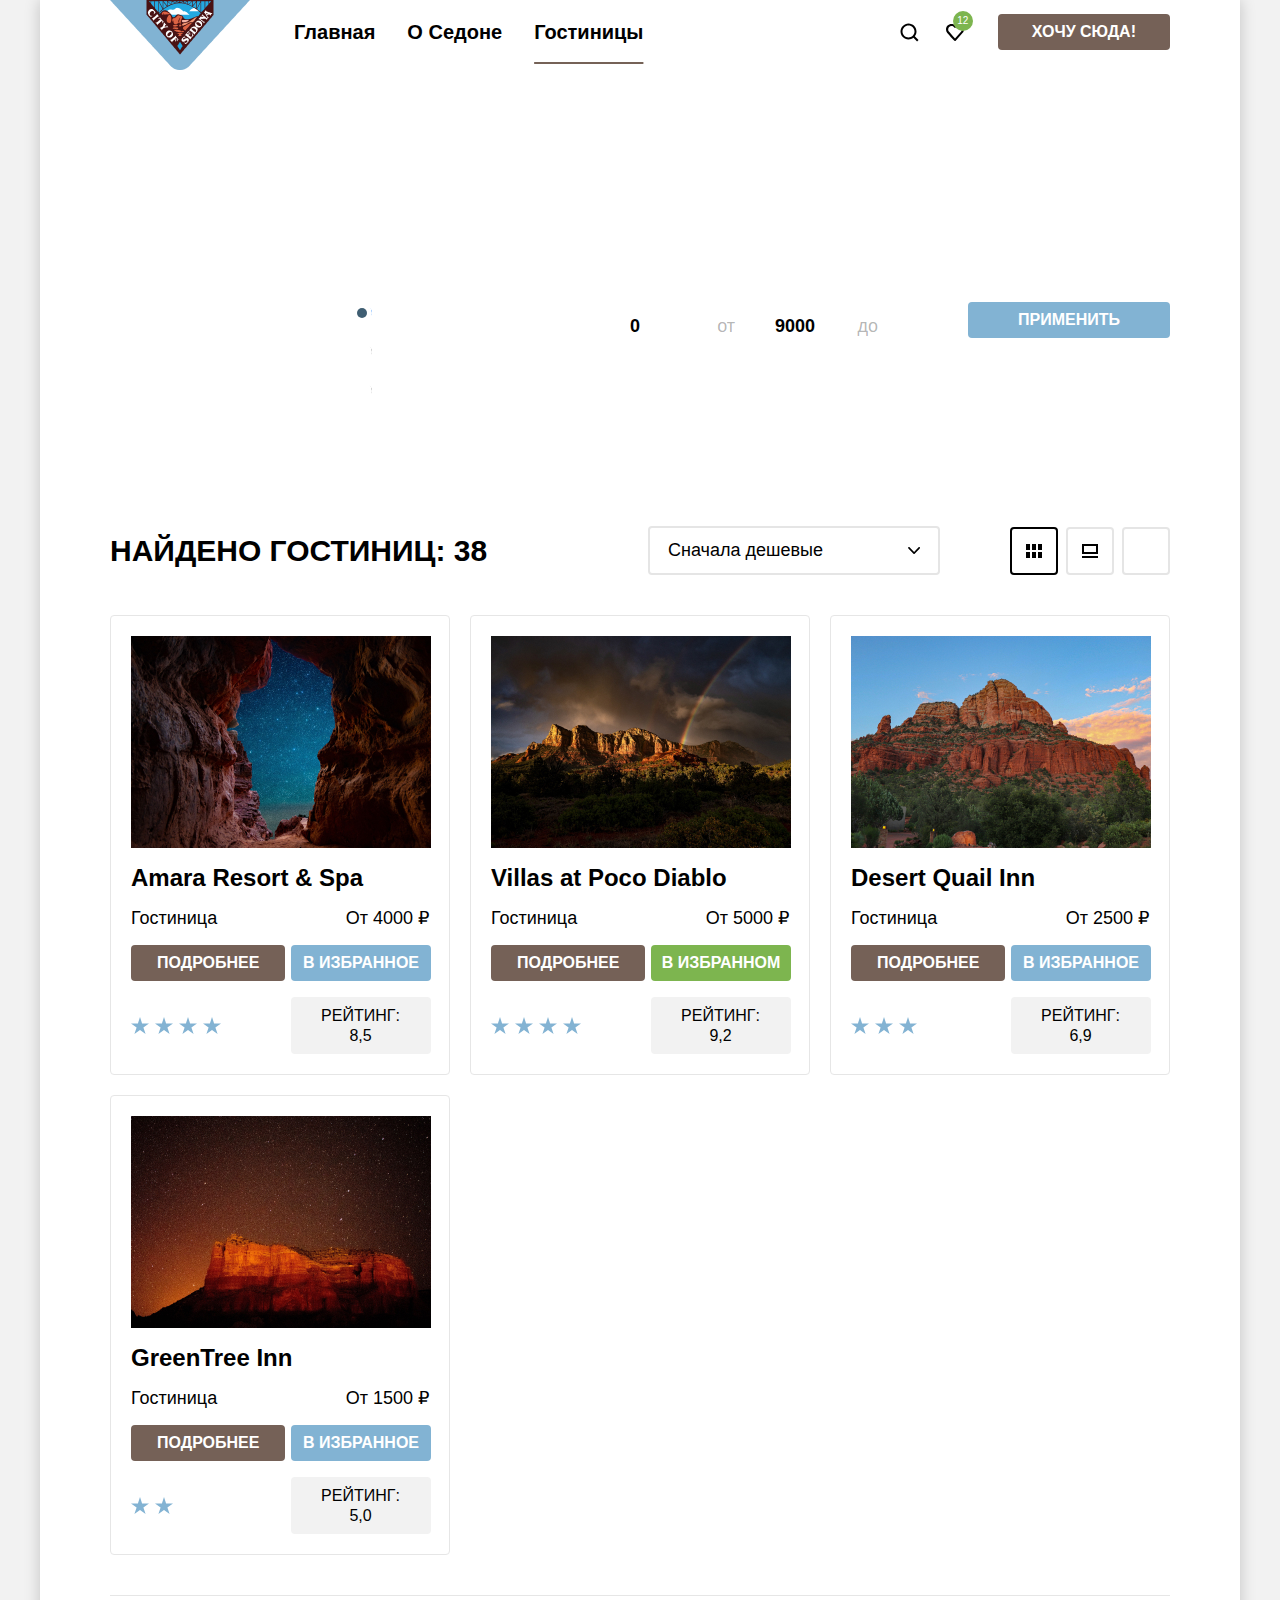
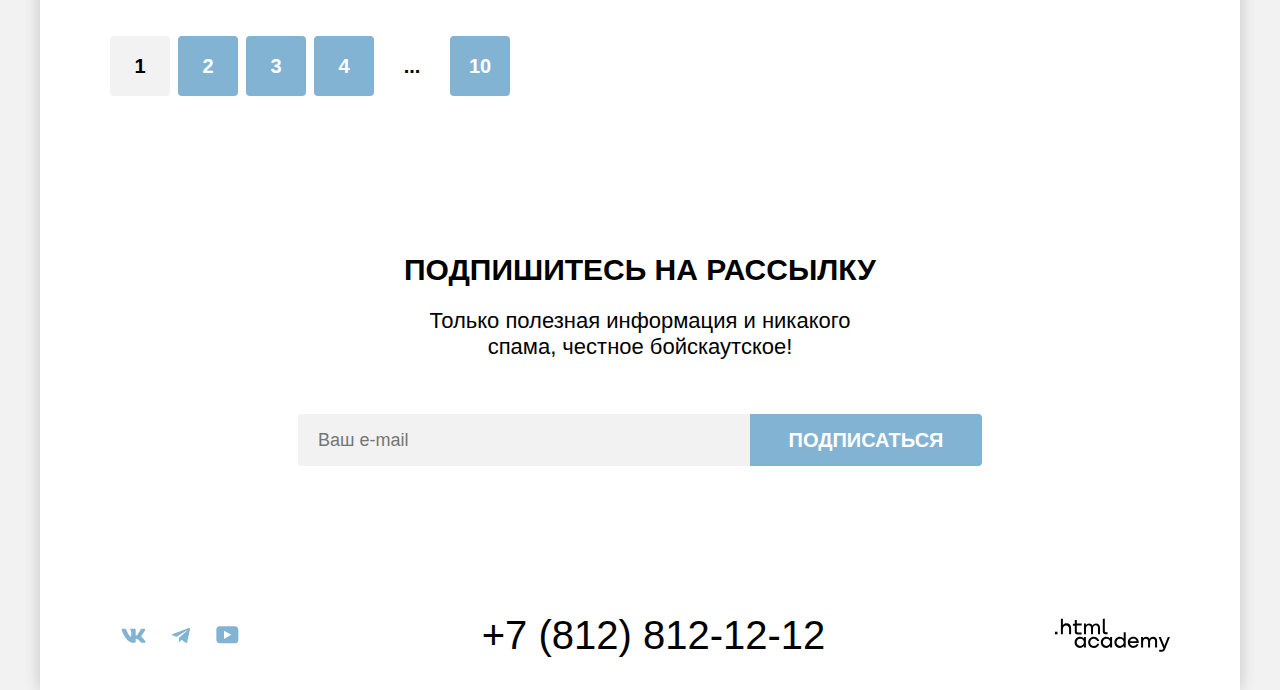
==== commit d19c6247: "final updates" ====
--- a/catalog.html
+++ b/catalog.html
@@ -13,7 +13,7 @@
     <div class="container">
       <header class="main-header" data-test="header">
         <nav class="main-nav">
-          <a class="logo" href="#"><img src="img/logo.png" alt="логотип" width="140" height="70"></a>
+          <a class="logo" href="index.html"><img src="img/logo.png" alt="логотип" width="140" height="70"></a>
           <ul class="main-navigation-list">
             <li><a class="main-navigation-item" href="index.html">Главная</a></li>
             <li><a class="main-navigation-item" href="#">О Седоне</a></li>
@@ -21,9 +21,9 @@
           </ul>
         </nav>
         <div class="user-panel">
-          <a class="search-link"><span class="visually-hidden">Поиск</span></a>
-          <button class="favorite-list">
-            <p class="notifications">12</p>
+          <a class="search-link" href="#"><span class="visually-hidden">Поиск</span></a>
+          <button class="favorite-list" type="button">
+            <span class="notifications">12</span>
           </button>
           <a class="link-button" href="catalog.html">Хочу сюда!</a>
         </div>
@@ -32,7 +32,7 @@
         <section class="catalog-hero" data-test="search">
           <h1 class="page-title">Гостиницы Седоны</h1>
           <ul class="breadcrumbs">
-            <li class="breadcrumb"><a href="index.html"><img src="img/homepage.svg" width="13" height="15"></a></li>
+            <li class="breadcrumb"><a href="index.html"><span class="visually-hidden">Домашняя страница</span></a></li>
             <li class="breadcrumb">Гостиницы</li>
           </ul>
           <form action="https://echo.htmlacademy.ru/" method="post" class="hotels-form">
@@ -65,10 +65,10 @@
                 </div>
                 <div class="range-scale">
                   <div class="range-bar">
-                    <button class="range-toggle toggle-min">
+                    <button class="range-toggle toggle-min" type="button">
                       <span class="visually-hidden">Изменить минимальную цену</span>
                     </button>
-                    <button class="range-toggle toggle-max">
+                    <button class="range-toggle toggle-max" type="button">
                       <span class="visually-hidden">Изменить максимальную цену</span>
                     </button>
                   </div>
@@ -91,27 +91,27 @@
               </select>
             </form>
             <ul class="view-list">
-              <li class="view-item"><a class="button-view grid-view active"><span class="visually-hidden">Показать
+              <li class="view-item"><a class="button-view grid-view active" href="#"><span class="visually-hidden">Показать
                     сеткой</span></a></li>
-              <li class="view-item"><a class="button-view cards-view"><span class="visually-hidden">Показать
+              <li class="view-item"><a class="button-view cards-view" href="#"><span class="visually-hidden">Показать
                     карточками</span>
                 </a></li>
-              <li class="view-item"><a class="button-view list-view"><span class="visually-hidden">Показать
+              <li class="view-item"><a class="button-view list-view" href="#"><span class="visually-hidden">Показать
                     списком</span>
                 </a></li>
             </ul>
           </header>
           <ul class="hotels-list grid" data-test="catalog">
             <li class="hotels-list-item">
-              <img class="hotel-photo" src="img\hotel-1.jpg" alt="Amara Resort & Spa photo" width="300px" height="212">
-              <h3 class="hotel-title">Amara Resort & Spa</h3>
+              <img class="hotel-photo" src="img/hotel-1.jpg" alt="Amara Resort & Spa photo" width="300" height="212">
+              <h3 class="hotel-title"><a class="hotel-title-link" href="#">Amara Resort & Spa</a></h3>
               <div class="price-container">
                 <p class="hotel-text hotel-type">Гостиница</p>
                 <p class="hotel-text hotels-price">От 4000 ₽</p>
               </div>
               <div class="links-container">
                 <a class="more link-button" href="#">Подробнее</a>
-                <button class="favorite">В избранное</button>
+                <button class="favorite" type="button">В избранное</button>
               </div>
               <div class="rating-container">
                 <div class="star-container">
@@ -153,16 +153,16 @@
               </div>
             </li>
             <li class="hotels-list-item">
-              <img class="hotel-photo" src="img\hotel-2.jpg" alt="Villas at Poco Diablo photo" width="300px"
+              <img class="hotel-photo" src="img/hotel-2.jpg" alt="Villas at Poco Diablo photo" width="300"
                 height="212">
-              <h3 class="hotel-title">Villas at Poco Diablo</h3>
+              <h3 class="hotel-title"><a class="hotel-title-link" href="#">Villas at Poco Diablo</a></h3>
               <div class="price-container">
                 <p class="hotel-text hotel-type">Гостиница</p>
                 <p class="hotel-text hotel-price">От 5000 ₽</p>
               </div>
               <div class="links-container">
                 <a class="more link-button" href="#">Подробнее</a>
-                <button class="favorite active">В избранном</button>
+                <button class="favorite active" type="button">В избранном</button>
               </div>
               <div class="rating-container">
                 <div class="star-container">
@@ -205,15 +205,15 @@
               </div>
             </li>
             <li class="hotels-list-item">
-              <img class="hotel-photo" src="img\hotel-3.jpg" alt="Desert Quail Inn photo" width="300px" height="212">
-              <h3 class="hotel-title">Desert Quail Inn</h3>
+              <img class="hotel-photo" src="img/hotel-3.jpg" alt="Desert Quail Inn photo" width="300" height="212">
+              <h3 class="hotel-title"><a class="hotel-title-link" href="#">Desert Quail Inn</a></h3>
               <div class="price-container">
                 <p class="hotel-text hotel-type">Гостиница</p>
                 <p class="hotel-text hotel-price">От 2500 ₽</p>
               </div>
               <div class="links-container">
                 <a class="more link-button" href="#">Подробнее</a>
-                <button class="favorite">В избранное</button>
+                <button class="favorite" type="button">В избранное</button>
               </div>
               <div class="rating-container">
                 <div class="star-container">
@@ -248,15 +248,15 @@
               </div>
             </li>
             <li class="hotels-list-item">
-              <img class="hotel-photo" src="img\hotel-4.jpg" alt="GreenTree Inn photo" width="300px" height="212">
-              <h3 class="hotel-title">GreenTree Inn</h3>
+              <img class="hotel-photo" src="img/hotel-4.jpg" alt="GreenTree Inn photo" width="300" height="212">
+              <h3 class="hotel-title"><a class="hotel-title-link" href="#">GreenTree Inn</a></h3>
               <div class="price-container">
                 <p class="hotel-text hotel-type">Гостиница</p>
                 <p class="hotel-text hotel-price">От 1500 ₽</p>
               </div>
               <div class="links-container">
                 <a class="more link-button" href="#">Подробнее</a>
-                <button class="favorite">В избранное</button>
+                <button class="favorite" type="button">В избранное</button>
               </div>
               <div class="rating-container">
                 <div class="star-container">
@@ -286,11 +286,11 @@
           </ul>
           <div class="pagination">
             <ul class="pagination-list">
-              <li class="pagination-item"><a class="pagination-link active" href="#">1</a></li>
+              <li class="pagination-item"><a class="pagination-link active">1</a></li>
               <li class="pagination-item"><a class="pagination-link" href="#">2</a></li>
               <li class="pagination-item"><a class="pagination-link" href="#">3</a></li>
               <li class="pagination-item"><a class="pagination-link" href="#">4</a></li>
-              <li class="pagination-item"><a class="pagination-divider">...</a></li>
+              <li class="pagination-item"><a class="pagination-divider" href="#">...</a></li>
               <li class="pagination-item"><a class="pagination-link" href="#">10</a></li>
             </ul>
           </div>
--- a/css/style.css
+++ b/css/style.css
@@ -1,3 +1,10 @@
+/*
+* Prefixed by https://autoprefixer.github.io
+* PostCSS: v8.4.14,
+* Autoprefixer: v10.4.7
+* Browsers: last 4 version
+*/
+
 /*
 * Prefixed by https://autoprefixer.github.io
 * PostCSS: v8.4.14,
@@ -269,7 +276,7 @@
 
 .notifications {
   position: relative;
-  bottom: 23px;
+  bottom: 13px;
   left: 8px;
   width: 20px;
   height: 20px;
@@ -313,17 +320,28 @@
 
 /* Главная*/
 .hero-main {
+  -webkit-box-sizing: border-box;
+          box-sizing: border-box;
   background-image: url("../img/zipline.svg"),
     url("../img/index-background.png");
-  height: 485px;
-  display: -webkit-box;
-  display: -ms-flexbox;
-  display: flex;
+  min-height: 485px;
+  display: -webkit-box;
+  display: -ms-flexbox;
+  display: flex;
+  -ms-flex-wrap: wrap;
+      flex-wrap: wrap;
   -webkit-box-pack: center;
   -ms-flex-pack: center;
   justify-content: center;
   background-repeat: no-repeat;
   background-position: bottom;
+  background-size: contain,
+  cover;
+  padding: 0px 20px 40px 20px;
+}
+.section-text {
+  max-width: 800px;
+  margin: 0 auto;
 }
 
 .advantages {
@@ -363,8 +381,7 @@
   min-height: 385px;
 }
 
-.advantages-title,
-.advice-title {
+.advantages-title {
   max-width: 175px;
   font-size: 24px;
   font-weight: 700;
@@ -376,8 +393,8 @@
   padding: 0;
   text-transform: uppercase;
   -webkit-box-ordinal-group: 0;
-  -ms-flex-order: -1;
-  order: -1;
+  -ms-flex-order: 1;
+  order: 1;
 }
 
 .advantages-item-content {
@@ -406,6 +423,9 @@
   width: 60px;
   margin-bottom: 30px;
   border-bottom: 2px solid rgba(0, 0, 0, 0.3);
+  -webkit-box-ordinal-group: 3;
+      -ms-flex-order: 2;
+          order: 2;
 }
 
 .advantages-item-1 .advantages-item-content::after {
@@ -424,8 +444,7 @@
 
 /* конец псевдоэлементов */
 
-.advantages-text,
-.advice-text {
+.advantages-text {
   font-size: 18px;
   font-weight: 400;
   line-height: 21px;
@@ -434,9 +453,9 @@
   margin: 0;
   padding: 0;
   width: 230px;
-  -webkit-box-ordinal-group: 2;
-  -ms-flex-order: 1;
-  order: 1;
+  -webkit-box-ordinal-group: 3;
+  -ms-flex-order: 3;
+  order: 3;
 }
 
 .advantages-item-1,
@@ -512,30 +531,88 @@
   -webkit-box-align: center;
   -ms-flex-align: center;
   align-items: center;
-  -webkit-box-pack: end;
-  -ms-flex-pack: end;
-  justify-content: end;
+  -webkit-box-pack: start;
+  -ms-flex-pack: start;
+  justify-content: start;
   margin: 0;
   padding-bottom: 81px;
-  background-repeat: no-repeat;
-  background-position-x: center;
 }
 
 .homes {
   background-color: rgba(131, 179, 211, 0.12);
+}
+
+.advice-title {
+  max-width: 175px;
+  font-size: 24px;
+  font-weight: 700;
+  line-height: 28px;
+  letter-spacing: 0em;
+  text-align: center;
+  margin: 0;
+  margin-bottom: 30px;
+  padding: 0;
+  text-transform: uppercase;
+  -webkit-box-ordinal-group: 1;
+  -ms-flex-order: 2;
+  order: 2;
+}
+
+.advice-text {
+  font-size: 18px;
+  font-weight: 400;
+  line-height: 21px;
+  letter-spacing: 0em;
+  text-align: center;
+  margin: 0;
+  padding: 0;
+  width: 230px;
+  -webkit-box-ordinal-group: 3;
+  -ms-flex-order: 3;
+  order: 3;
+}
+
+.homes::before {
+  content: "";
+  width: 75px;
+  height: 72px;
   background-image: url(../img/home.svg);
-  background-position-y: 81px;
+  background-repeat: no-repeat;
+  background-position: center;
+  margin: 81px auto 30px;
+  -webkit-box-ordinal-group: 2;
+      -ms-flex-order: 1;
+          order: 1;
 }
 
 .souvenirs {
   background-color: rgba(131, 179, 211, 0.12);
+}
+
+.souvenirs::before {
+  content: "";
+  width: 64px;
+  height: 76px;
   background-image: url(../img/gift.svg);
-  background-position-y: 79px;
-}
-
-.food {
+  background-repeat: no-repeat;
+  background-position: center;
+  margin: 79px auto 30px;
+  -webkit-box-ordinal-group: 2;
+      -ms-flex-order: 1;
+          order: 1;
+}
+
+.food::before {
+  content: "";
+  width: 74px;
+  height: 70px;
   background-image: url(../img/food.svg);
-  background-position-y: 82px;
+  background-repeat: no-repeat;
+  background-position: center;
+  margin: 82px auto 30px;
+  -webkit-box-ordinal-group: 2;
+      -ms-flex-order: 1;
+          order: 1;
 }
 
 .booking-text {
@@ -651,8 +728,9 @@
   display: -webkit-box;
   display: -ms-flexbox;
   display: flex;
+  -ms-flex-wrap: wrap;
+      flex-wrap: wrap;
   width: 142px;
-  height: 50px;
   padding: 0;
   margin: 0;
   -webkit-box-align: center;
@@ -661,7 +739,7 @@
 }
 
 .social-item {
-  width: 33%;
+  width: 47px;
 }
 
 .social-item a {
@@ -675,6 +753,8 @@
   -webkit-box-pack: center;
   -ms-flex-pack: center;
   justify-content: center;
+  padding: 13px auto 13px;
+  height: 50px;
 }
 
 .social-item svg {
@@ -771,20 +851,34 @@
 }
 
 .breadcrumb {
+  display: flex;
   font-size: 16px;
   font-weight: 400;
   line-height: 21px;
   text-align: left;
-  list-style-type: ">";
   margin-left: 10px;
   padding-left: 10px;
   cursor: pointer;
-}
-
+  list-style-type: none;
+  margin: 0;
+  padding: 0;
+}
 .breadcrumb:first-child {
-  list-style-type: none;
-  margin: 0;
-  padding: 0;
+  width: 12px;
+  height: 14px;
+  background-image: url("../img/homepage.svg");
+  background-position: center top;
+  background-repeat: no-repeat;
+}
+.breadcrumb:not(:first-child)::before {
+  display: block;
+content: "";
+width: 8px;
+height: 20px;
+background-image: url("../img/arrow.svg");
+background-position: center;
+background-repeat: no-repeat;
+margin-right: 11px;
 }
 
 .breadcrumb:hover {
@@ -846,10 +940,11 @@
 }
 
 .control .control-mark {
-  box-sizing: border-box;
+  -webkit-box-sizing: border-box;
+          box-sizing: border-box;
   position: absolute;
   left: 0px;
-  top: 2px;
+  top: 1px;
   width: 20px;
   height: 20px;
   border-radius: 4px;
@@ -857,7 +952,8 @@
 }
 
 .checkbox:checked + .control-mark::before {
-  box-sizing: border-box;
+  -webkit-box-sizing: border-box;
+          box-sizing: border-box;
   position: absolute;
   top: 0px;
   left: 0px;
@@ -867,9 +963,9 @@
   border-radius: 4px;
   background-color: white;
   background-image: url("../img/Tick.svg");
-  background-position: center;
+  background-position-x: 4px;
+  background-position-y: 6px;
   background-repeat: no-repeat;
-  background-position-y: center;
 }
 
 .house-type-container {
@@ -930,7 +1026,9 @@
 .min-price {
   border-radius: 4px 0px 0px 4px;
   margin-right: 2px;
-  appearance: none;
+  -webkit-appearance: none;
+     -moz-appearance: none;
+          appearance: none;
 }
 
 .min-price-label,
@@ -966,13 +1064,27 @@
 
 .max-price {
   border-radius: 0px 4px 4px 0px;
-  appearance: none;
+  -webkit-appearance: none;
+     -moz-appearance: none;
+          appearance: none;
 }
 
 .min-price:hover,
 .max-price:hover {
   background-color: #E6E6E6;
-  appearance: none;
+  -webkit-appearance: none;
+     -moz-appearance: none;
+          appearance: none;
+}
+
+.min-price:focus-visible,
+.max-price:focus-visible {
+  border: 3px solid #83B3D3;
+}
+
+.min-price:active,
+.max-price:active {
+  background-color: #F2F2F2;
 }
 
 .range-scale {
@@ -1030,7 +1142,7 @@
 /* Кнопки поиска */
 .submit-container .submit {
   background-color: #82B3D3;
-  margin-bottom: 32px;
+  margin-bottom: 29px;
   font-size: 16px;
   line-height: 20px;
   border-radius: 4px;
@@ -1055,12 +1167,13 @@
   line-height: 20px;
   border-radius: 4px;
   padding: 8px 50px;
-  border: 0;
+  border: 3px solid transparent;
 }
 
 .submit-container .reset:hover {
   opacity: 60%;
   border: 0;
+  border: 3px solid transparent;
 }
 
 .submit-container .reset:focus-visible {
@@ -1131,7 +1244,7 @@
   width: 292px;
   height: auto;
   margin: 0;
-  padding: 12px 20px;
+  padding: 12px 18px;
   border: 2px solid #E5E5E5;
   border-radius: 4px;
   font-size: 18px;
@@ -1148,10 +1261,11 @@
   overflow: hidden;
   background: url('../img/arrow-down.svg');
   background-repeat: no-repeat;
-  background-position: center right 20px;
-}
-
-.price-sort:hover {
+  background-position: center right 18px;
+}
+
+.price-sort:hover,
+.price-sort:active {
   border: 2px solid #68A2CA;
 }
 
@@ -1205,26 +1319,29 @@
   border-color: black;
   background-color: white;
 }
+
 .button-view.grid-view {
   width: 48px;
-height: 48px;
-background-image: url('../img/grid.svg');
-background-repeat: no-repeat;
-background-position: center;
-}
+  height: 48px;
+  background-image: url('../img/grid.svg');
+  background-repeat: no-repeat;
+  background-position: center;
+}
+
 .button-view.cards-view {
   width: 48px;
-height: 48px;
-background-image: url('../img/cards.svg');
-background-repeat: no-repeat;
-background-position: center;
-}
+  height: 48px;
+  background-image: url('../img/cards.svg');
+  background-repeat: no-repeat;
+  background-position: center;
+}
+
 .button-view.list-view {
   width: 48px;
-height: 48px;
-background-image: url('../img/list.svg');
-background-repeat: no-repeat;
-background-position: center;
+  height: 48px;
+  background-image: url('../img/list.svg');
+  background-repeat: no-repeat;
+  background-position: center;
 }
 
 .favorite {
@@ -1306,6 +1423,13 @@
   -ms-flex-pack: justify;
   justify-content: space-between;
   margin-bottom: 16px;
+}
+
+.hotel-title-link,
+.hotel-title-link:hover,
+.hotel-title-link:focus-visible,
+.hotel-title-link:active {
+  color: black;
 }
 
 .hotel-text {
@@ -1402,9 +1526,12 @@
   display: -ms-flexbox;
   display: flex;
   gap: 8px;
+  -ms-flex-wrap: wrap;
+      flex-wrap: wrap;
 }
 
 .pagination-link {
+  position: relative;
   width: 60px;
   height: 60px;
   display: -webkit-box;
@@ -1460,21 +1587,24 @@
   color: black;
 }
 
-.pagination-divider:hover {
+.pagination-divider:hover,
+.pagination-divider:focus-visible {
   color: black;
   cursor: default;
 }
 
 .pagination-link.active {
   background-color: #F2F2F2;
+  cursor: default;
   color: black;
-  cursor: default;
 }
 
 .modal-container {
   position: fixed;
   top: 0;
   left: 0;
+  display: -webkit-box;
+  display: -ms-flexbox;
   display: flex;
   width: 100%;
   height: 100%;
@@ -1483,12 +1613,14 @@
 }
 
 .modal {
-  box-sizing: border-box;
+  -webkit-box-sizing: border-box;
+          box-sizing: border-box;
   position: relative;
   width: 717px;
   margin: auto;
   background-color: #ffffff;
-  box-shadow: 0px 25px 50px 0px rgba(0, 0, 0, 0.15);
+  -webkit-box-shadow: 0px 25px 50px 0px rgba(0, 0, 0, 0.15);
+          box-shadow: 0px 25px 50px 0px rgba(0, 0, 0, 0.15);
   border-radius: 30px;
   padding: 64px 70px;
 }
@@ -1505,15 +1637,26 @@
   background-position: center;
   background-repeat: no-repeat;
 }
+
 .modal-close-button:hover {
   background-color: #E6E6E6;
 }
+
 .modal-close-button:focus-visible {
   border: 3px solid #83B3D3;
   background-color: #E6E6E6;
 }
-.modal-close-button:active {
-
+
+.modal-close-button:active::before {
+  position: absolute;
+  content:"";
+  width: 52px;
+  height: 52px;
+  top: 0px;
+  right: 0px;
+  opacity: 70%;
+  background-color: #E6E6E6;
+  border-radius: 50%;
 }
 
 .modal-title {
@@ -1532,9 +1675,287 @@
   width: 577px;
   margin: 0;
   padding: 0;
+  display: -ms-grid;
   display: grid;
+  -ms-grid-columns: 137px 110px 88px 131px 111px;
   grid-template-columns: 137px 110px 88px 131px 111px;
+  -ms-grid-rows: 48px 4px 21px 23px 48px 4px 21px 23px 48px 48px 60px;
   grid-template-rows: 48px 4px 21px 23px 48px 4px 21px 23px 48px 48px 60px;
+}
+
+.search-form > *:nth-child(1) {
+  -ms-grid-row: 1;
+  -ms-grid-column: 1;
+}
+
+.search-form > *:nth-child(2) {
+  -ms-grid-row: 1;
+  -ms-grid-column: 2;
+}
+
+.search-form > *:nth-child(3) {
+  -ms-grid-row: 1;
+  -ms-grid-column: 3;
+}
+
+.search-form > *:nth-child(4) {
+  -ms-grid-row: 1;
+  -ms-grid-column: 4;
+}
+
+.search-form > *:nth-child(5) {
+  -ms-grid-row: 1;
+  -ms-grid-column: 5;
+}
+
+.search-form > *:nth-child(6) {
+  -ms-grid-row: 2;
+  -ms-grid-column: 1;
+}
+
+.search-form > *:nth-child(7) {
+  -ms-grid-row: 2;
+  -ms-grid-column: 2;
+}
+
+.search-form > *:nth-child(8) {
+  -ms-grid-row: 2;
+  -ms-grid-column: 3;
+}
+
+.search-form > *:nth-child(9) {
+  -ms-grid-row: 2;
+  -ms-grid-column: 4;
+}
+
+.search-form > *:nth-child(10) {
+  -ms-grid-row: 2;
+  -ms-grid-column: 5;
+}
+
+.search-form > *:nth-child(11) {
+  -ms-grid-row: 3;
+  -ms-grid-column: 1;
+}
+
+.search-form > *:nth-child(12) {
+  -ms-grid-row: 3;
+  -ms-grid-column: 2;
+}
+
+.search-form > *:nth-child(13) {
+  -ms-grid-row: 3;
+  -ms-grid-column: 3;
+}
+
+.search-form > *:nth-child(14) {
+  -ms-grid-row: 3;
+  -ms-grid-column: 4;
+}
+
+.search-form > *:nth-child(15) {
+  -ms-grid-row: 3;
+  -ms-grid-column: 5;
+}
+
+.search-form > *:nth-child(16) {
+  -ms-grid-row: 4;
+  -ms-grid-column: 1;
+}
+
+.search-form > *:nth-child(17) {
+  -ms-grid-row: 4;
+  -ms-grid-column: 2;
+}
+
+.search-form > *:nth-child(18) {
+  -ms-grid-row: 4;
+  -ms-grid-column: 3;
+}
+
+.search-form > *:nth-child(19) {
+  -ms-grid-row: 4;
+  -ms-grid-column: 4;
+}
+
+.search-form > *:nth-child(20) {
+  -ms-grid-row: 4;
+  -ms-grid-column: 5;
+}
+
+.search-form > *:nth-child(21) {
+  -ms-grid-row: 5;
+  -ms-grid-column: 1;
+}
+
+.search-form > *:nth-child(22) {
+  -ms-grid-row: 5;
+  -ms-grid-column: 2;
+}
+
+.search-form > *:nth-child(23) {
+  -ms-grid-row: 5;
+  -ms-grid-column: 3;
+}
+
+.search-form > *:nth-child(24) {
+  -ms-grid-row: 5;
+  -ms-grid-column: 4;
+}
+
+.search-form > *:nth-child(25) {
+  -ms-grid-row: 5;
+  -ms-grid-column: 5;
+}
+
+.search-form > *:nth-child(26) {
+  -ms-grid-row: 6;
+  -ms-grid-column: 1;
+}
+
+.search-form > *:nth-child(27) {
+  -ms-grid-row: 6;
+  -ms-grid-column: 2;
+}
+
+.search-form > *:nth-child(28) {
+  -ms-grid-row: 6;
+  -ms-grid-column: 3;
+}
+
+.search-form > *:nth-child(29) {
+  -ms-grid-row: 6;
+  -ms-grid-column: 4;
+}
+
+.search-form > *:nth-child(30) {
+  -ms-grid-row: 6;
+  -ms-grid-column: 5;
+}
+
+.search-form > *:nth-child(31) {
+  -ms-grid-row: 7;
+  -ms-grid-column: 1;
+}
+
+.search-form > *:nth-child(32) {
+  -ms-grid-row: 7;
+  -ms-grid-column: 2;
+}
+
+.search-form > *:nth-child(33) {
+  -ms-grid-row: 7;
+  -ms-grid-column: 3;
+}
+
+.search-form > *:nth-child(34) {
+  -ms-grid-row: 7;
+  -ms-grid-column: 4;
+}
+
+.search-form > *:nth-child(35) {
+  -ms-grid-row: 7;
+  -ms-grid-column: 5;
+}
+
+.search-form > *:nth-child(36) {
+  -ms-grid-row: 8;
+  -ms-grid-column: 1;
+}
+
+.search-form > *:nth-child(37) {
+  -ms-grid-row: 8;
+  -ms-grid-column: 2;
+}
+
+.search-form > *:nth-child(38) {
+  -ms-grid-row: 8;
+  -ms-grid-column: 3;
+}
+
+.search-form > *:nth-child(39) {
+  -ms-grid-row: 8;
+  -ms-grid-column: 4;
+}
+
+.search-form > *:nth-child(40) {
+  -ms-grid-row: 8;
+  -ms-grid-column: 5;
+}
+
+.search-form > *:nth-child(41) {
+  -ms-grid-row: 9;
+  -ms-grid-column: 1;
+}
+
+.search-form > *:nth-child(42) {
+  -ms-grid-row: 9;
+  -ms-grid-column: 2;
+}
+
+.search-form > *:nth-child(43) {
+  -ms-grid-row: 9;
+  -ms-grid-column: 3;
+}
+
+.search-form > *:nth-child(44) {
+  -ms-grid-row: 9;
+  -ms-grid-column: 4;
+}
+
+.search-form > *:nth-child(45) {
+  -ms-grid-row: 9;
+  -ms-grid-column: 5;
+}
+
+.search-form > *:nth-child(46) {
+  -ms-grid-row: 10;
+  -ms-grid-column: 1;
+}
+
+.search-form > *:nth-child(47) {
+  -ms-grid-row: 10;
+  -ms-grid-column: 2;
+}
+
+.search-form > *:nth-child(48) {
+  -ms-grid-row: 10;
+  -ms-grid-column: 3;
+}
+
+.search-form > *:nth-child(49) {
+  -ms-grid-row: 10;
+  -ms-grid-column: 4;
+}
+
+.search-form > *:nth-child(50) {
+  -ms-grid-row: 10;
+  -ms-grid-column: 5;
+}
+
+.search-form > *:nth-child(51) {
+  -ms-grid-row: 11;
+  -ms-grid-column: 1;
+}
+
+.search-form > *:nth-child(52) {
+  -ms-grid-row: 11;
+  -ms-grid-column: 2;
+}
+
+.search-form > *:nth-child(53) {
+  -ms-grid-row: 11;
+  -ms-grid-column: 3;
+}
+
+.search-form > *:nth-child(54) {
+  -ms-grid-row: 11;
+  -ms-grid-column: 4;
+}
+
+.search-form > *:nth-child(55) {
+  -ms-grid-row: 11;
+  -ms-grid-column: 5;
 }
 
 .modal-label {
@@ -1544,65 +1965,118 @@
   letter-spacing: 0em;
   text-align: left;
   text-transform: capitalize;
-  align-self: center;
+  -ms-flex-item-align: center;
+      -ms-grid-row-align: center;
+      align-self: center;
 }
 
 .modal-label-from {
+  -ms-grid-column: 1;
+  -ms-grid-column-span: 1;
   grid-column: 1 / 2;
 
 }
 
-.modal-date-from,
-.modal-date-to {
-  display: block;
-  margin: 0;
-  padding: 0;
+.modal-date-container {
+  -ms-grid-column: 2;
+  -ms-grid-column-span: 4;
   grid-column: 2 / 6;
+  position: relative;
+  width: 440px;
+  height: 48px;
+}
+.modal-date-container::after {
+width: 20px;
+height: 20px;
+content: "";
+background-image: url("../img/calendar.svg");
+background-position: center;
+background-repeat: no-repeat;
+top: 14px;
+right: 20px;
+position: absolute;
+opacity: 30%;
+cursor: pointer;
 }
 
 .modal-label-to {
+  -ms-grid-row: 5;
+  -ms-grid-row-span: 1;
   grid-row: 5/6;
 }
 
-.modal-date-to {
+.modal-to-container {
+  -ms-grid-row: 5;
+  -ms-grid-row-span: 1;
   grid-row: 5/6;
 }
 
 .validity-date-from {
+  -ms-grid-column: 2;
+  -ms-grid-column-span: 4;
   grid-column: 2 / 6;
+  -ms-grid-row: 3;
+  -ms-grid-row-span: 1;
   grid-row: 3 / 4;
 }
 
 .validity-date-to {
+  -ms-grid-column: 2;
+  -ms-grid-column-span: 4;
   grid-column: 2 / 6;
+  -ms-grid-row: 7;
+  -ms-grid-row-span: 1;
   grid-row: 7 / 8;
 }
+
 .correct {
   color: #333333;
 }
+
 .wrong {
   color: #FF5757;
 }
 
 .modal-label-adults {
+  -ms-grid-row: 9;
+  -ms-grid-row-span: 1;
   grid-row: 9 / 10;
 }
 
-.modal-quantity-adults {
+.modal-container-adults {
+  -ms-grid-column: 2;
+  -ms-grid-column-span: 1;
   grid-column: 2 / 3;
+  -ms-grid-row: 9;
+  -ms-grid-row-span: 1;
   grid-row: 9 / 10;
+  position: relative;
+  width: 110px;
 }
 
 .modal-label-childs {
-  display: flex;
+  display: -webkit-box;
+  display: -ms-flexbox;
+  display: flex;
+  -ms-grid-column: 4;
+  -ms-grid-column-span: 1;
   grid-column: 4 / 5;
+  -ms-grid-row: 9;
+  -ms-grid-row-span: 1;
   grid-row: 9 / 10;
   gap: 10px;
 }
 
-.modal-quantity-childs {
+.modal-container-childs {
+  position: relative;
+  -ms-grid-column: 5;
+  -ms-grid-column-span: 1;
   grid-column: 5 / 6;
+  -ms-grid-row: 9;
+  -ms-grid-row-span: 1;
   grid-row: 9 / 10;
+  width: 111px;
+  height: 48px;
 }
 
 .modal-submit {
@@ -1639,43 +2113,115 @@
 }
 
 .modal-input {
+  -webkit-box-sizing: border-box;
+          box-sizing: border-box;
   background-color: #F2F2F2;
   border: 0;
   border-radius: 4px;
-  appearance: none;
+  -webkit-appearance: none;
+     -moz-appearance: none;
+          appearance: none;
   padding: 12px 20px;
   font-size: 18px;
   font-weight: 700;
   line-height: 24px;
   letter-spacing: 0em;
   text-align: left;
-}
-
+  width: 440px;
+  height: 48px;
+}
+.modal-input:hover {
+  background-color: #E6E6E6;
+}
+.modal-input:focus-visible {
+  border: 3px solid #83B3D3;
+  background-color: #E6E6E6;
+}
 .modal-quantity-childs,
 .modal-quantity-adults {
   text-align: center;
-font-size: 18px;
-font-weight: 700;
-line-height: 20px;
-letter-spacing: 0em;
-text-align: center;
-}
+  font-size: 18px;
+  font-weight: 700;
+  line-height: 20px;
+  letter-spacing: 0em;
+  text-align: center;
+  width: 30px;
+  height: 100%;
+  padding: 14px 10px;
+  border-radius: 0;
+}
+.modal-count-container {
+  position: relative;
+  display: flex;
+  background-color: #F2F2F2;
+  border-radius: 4px;
+}
+
+.modal-count-minus {
+  width: 40px;
+  height: 48px;
+  color: rgba(117, 97, 87, 0.3);
+  background-image: url("../img/plus.svg");
+  background-position: center;
+  background-repeat: no-repeat;
+  cursor: pointer;
+  background-color: transparent;
+  padding: 0;
+  opacity: 30%;
+}
+
+.modal-count-plus {
+  width: 40px;
+  height: 48px;
+  background-image: url("../img/minus.svg");
+  background-position: center;
+  background-repeat: no-repeat;
+  cursor: pointer;
+  background-color: transparent;
+  padding: 0;
+  opacity: 30%;
+}
+.modal-count-minus:hover,
+.modal-count-plus:hover {
+  background-color: transparent;
+  opacity: 100%;
+}
+.modal-count-minus:focus-visible,
+.modal-count-plus:focus-visible {
+  background-color: transparent;
+  opacity: 100%;
+  border: 3px solid rgba(130, 179, 211, 1);
+  border-radius: 4px;
+}
+
+.modal-count-minus:active,
+.modal-count-plus:active {
+  background-color: transparent;
+  opacity: 20%;
+}
+
 .validity-quantity-childs {
+  -ms-grid-row: 10;
+  -ms-grid-row-span: 1;
   grid-row: 10/11;
   grid-column: -2/-1;
 }
+
+
 .modal-popover {
   display: none;
-  position:absolute;
-  box-sizing: border-box;
+  position: absolute;
+  -webkit-box-sizing: border-box;
+          box-sizing: border-box;
   width: 256px;
-  height: 143px;
-  padding: 18px 18px 18px 22px;
+  padding: 15px 18px 18px 22px;
   background-color: #333333;
   border-radius: 10px;
-  box-shadow: 0px 15px 30px 0px rgba(0, 0, 0, 0.3);
+  -webkit-box-shadow: 0px 15px 30px 0px rgba(0, 0, 0, 0.3);
+          box-shadow: 0px 15px 30px 0px rgba(0, 0, 0, 0.3);
   right: 112px;
   bottom: 25px;
+  z-index: 1;
 }
 
 .modal-popover::before {
@@ -1685,22 +2231,24 @@
   height: 9px;
   background-position: center;
   background-repeat: no-repeat;
-  position:absolute;
+  position: absolute;
   bottom: 100%;
-  left:0;
-  right:0;
+  left: 0;
+  right: 0;
   margin-left: auto;
   margin-right: auto;
 }
+
 .modal-popover-text {
-font-size: 16px;
-font-weight: 400;
-line-height: 20px;
-letter-spacing: 0em;
-text-align: left;
-color: #FFFFFF;
-text-transform: none;
-margin:0;
+  padding: 0;
+  font-size: 16px;
+  font-weight: 400;
+  line-height: 20px;
+  letter-spacing: 0em;
+  text-align: left;
+  color: #FFFFFF;
+  text-transform: none;
+  margin: 0;
 }
 
 .modal-info:hover + .modal-popover {
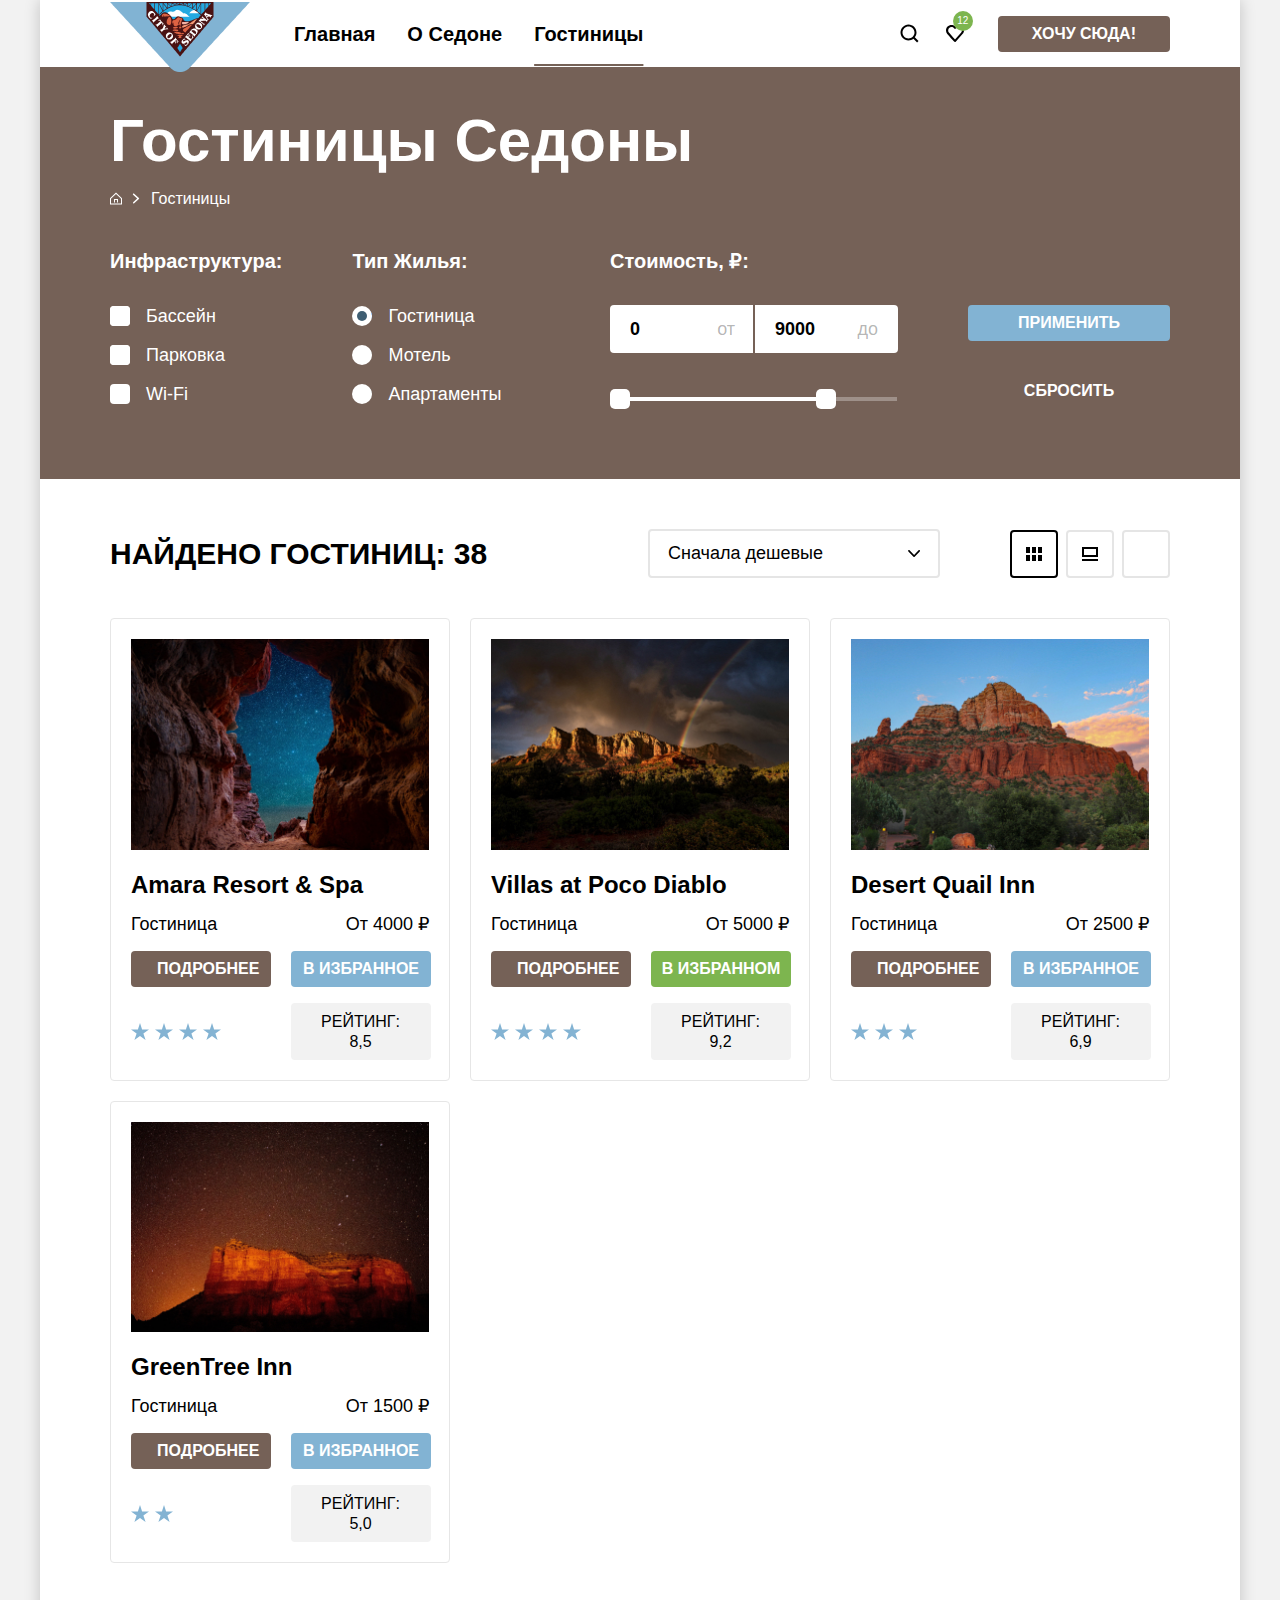
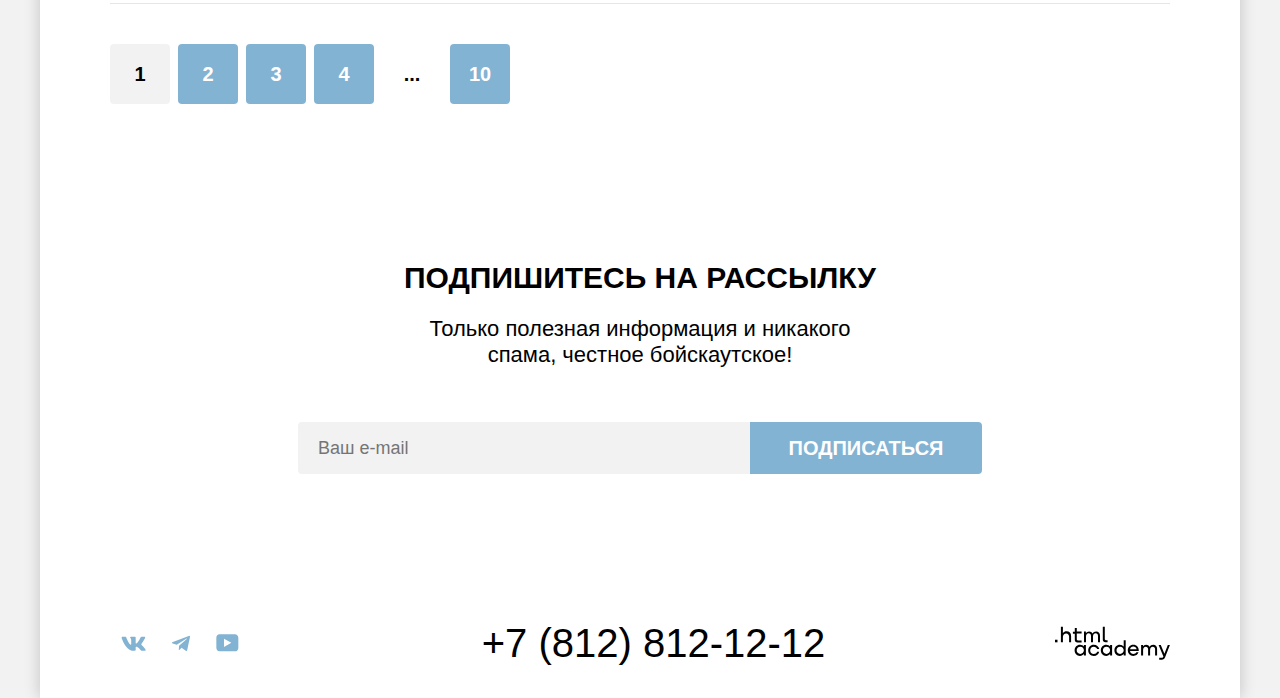
==== commit ee2eea77: "final 2.2" ====
--- a/catalog.html
+++ b/catalog.html
@@ -5,8 +5,7 @@
     <meta charset="utf-8">
     <title>HTML Academy: Седона</title>
     <link href="css/style.css" rel="stylesheet">
-    <!--<link href="css/outline.css" rel="stylesheet">
-    <link href="css/outline-settings.css" rel="stylesheet">-->
+    <link rel="icon" href="favicon.ico"><!-- 32×32 -->
   </head>
 
   <body>
@@ -91,7 +90,8 @@
               </select>
             </form>
             <ul class="view-list">
-              <li class="view-item"><a class="button-view grid-view active" href="#"><span class="visually-hidden">Показать
+              <li class="view-item"><a class="button-view grid-view active" href="#"><span
+                    class="visually-hidden">Показать
                     сеткой</span></a></li>
               <li class="view-item"><a class="button-view cards-view" href="#"><span class="visually-hidden">Показать
                     карточками</span>
@@ -103,8 +103,8 @@
           </header>
           <ul class="hotels-list grid" data-test="catalog">
             <li class="hotels-list-item">
-              <img class="hotel-photo" src="img/hotel-1.jpg" alt="Amara Resort & Spa photo" width="300" height="212">
-              <h3 class="hotel-title"><a class="hotel-title-link" href="#">Amara Resort & Spa</a></h3>
+              <a class="hotel-link" href="#"><img class="hotel-photo" src="img/hotel-1.jpg" alt="Amara Resort & Spa photo" width="300" height="212"></a>
+              <h3 class="hotel-title"><a class="hotel-link" href="#">Amara Resort & Spa</a></h3>
               <div class="price-container">
                 <p class="hotel-text hotel-type">Гостиница</p>
                 <p class="hotel-text hotels-price">От 4000 ₽</p>
@@ -153,9 +153,9 @@
               </div>
             </li>
             <li class="hotels-list-item">
-              <img class="hotel-photo" src="img/hotel-2.jpg" alt="Villas at Poco Diablo photo" width="300"
-                height="212">
-              <h3 class="hotel-title"><a class="hotel-title-link" href="#">Villas at Poco Diablo</a></h3>
+              <a class="hotel-link" href="#"><img class="hotel-photo" src="img/hotel-2.jpg"
+                  alt="Villas at Poco Diablo photo" width="300" height="212"></a>
+              <h3 class="hotel-title"><a class="hotel-link" href="#">Villas at Poco Diablo</a></h3>
               <div class="price-container">
                 <p class="hotel-text hotel-type">Гостиница</p>
                 <p class="hotel-text hotel-price">От 5000 ₽</p>
@@ -205,8 +205,8 @@
               </div>
             </li>
             <li class="hotels-list-item">
-              <img class="hotel-photo" src="img/hotel-3.jpg" alt="Desert Quail Inn photo" width="300" height="212">
-              <h3 class="hotel-title"><a class="hotel-title-link" href="#">Desert Quail Inn</a></h3>
+              <a class="hotel-link" href="#"><img class="hotel-photo" src="img/hotel-3.jpg" alt="Desert Quail Inn photo" width="300" height="212"><a class="hotel-link" href="#"></a>
+              <h3 class="hotel-title"><a class="hotel-link" href="#">Desert Quail Inn</a></h3>
               <div class="price-container">
                 <p class="hotel-text hotel-type">Гостиница</p>
                 <p class="hotel-text hotel-price">От 2500 ₽</p>
@@ -248,8 +248,8 @@
               </div>
             </li>
             <li class="hotels-list-item">
-              <img class="hotel-photo" src="img/hotel-4.jpg" alt="GreenTree Inn photo" width="300" height="212">
-              <h3 class="hotel-title"><a class="hotel-title-link" href="#">GreenTree Inn</a></h3>
+              <a class="hotel-link" href="#"><img class="hotel-photo" src="img/hotel-4.jpg" alt="GreenTree Inn photo" width="300" height="212"></a>
+              <h3 class="hotel-title"><a class="hotel-link" href="#">GreenTree Inn</a></h3>
               <div class="price-container">
                 <p class="hotel-text hotel-type">Гостиница</p>
                 <p class="hotel-text hotel-price">От 1500 ₽</p>
--- a/css/style.css
+++ b/css/style.css
@@ -1,17 +1,3 @@
-/*
-* Prefixed by https://autoprefixer.github.io
-* PostCSS: v8.4.14,
-* Autoprefixer: v10.4.7
-* Browsers: last 4 version
-*/
-
-/*
-* Prefixed by https://autoprefixer.github.io
-* PostCSS: v8.4.14,
-* Autoprefixer: v10.4.7
-* Browsers: last 4 version
-*/
-
 /* Основные стили для всех страниц */
 @font-face {
   font-family: "PT Sans";
@@ -28,23 +14,19 @@
 }
 
 body {
-  font-family: 'PT Sans', sans-serif;
+  font-family: "PT Sans", sans-serif;
   background-color: #F2F2F2;
-  margin: 0;
-  padding: 0;
   font-size: 22px;
   font-weight: 400;
   line-height: 26px;
-}
-
-ul {
-  list-style: none;
   margin: 0;
   padding: 0;
 }
 
 img {
-  display: block;
+  max-width: 100%;
+  height: auto;
+  object-fit: contain;
 }
 
 .visually-hidden {
@@ -52,18 +34,14 @@
   width: 1px;
   height: 1px;
   margin: -1px;
-  padding: 0;
   border: 0;
   clip: rect(0 0 0 0);
   overflow: hidden;
-}
-
-a {
-  text-decoration: none;
+  padding: 0;
 }
 
 * {
-  font-family: 'PT Sans', sans-serif;
+  font-family: "PT Sans", sans-serif;
 }
 
 .container {
@@ -121,25 +99,32 @@
   font-weight: 700;
   line-height: 20px;
   letter-spacing: 0em;
+  text-decoration: none;
+  text-align: center;
 }
 
 .link-button:hover {
   background-color: #615048;
   color: white;
+  text-decoration: none;
 }
 
 .link-button:focus-visible {
   background-color: #615048;
+  outline: none;
+  text-decoration: none;
 }
 
 .link-button:active {
   background-color: #756157;
   color: rgba(255, 255, 255, 0.3);
+  text-decoration: none;
 }
 
 /* голубая кнопка-действие */
 button {
   margin: 0;
+  padding: 0;
   border: 0;
   background-color: #82B3D3;
   font-size: 20px;
@@ -162,6 +147,7 @@
 
 button:focus-visible {
   background-color: #68A2CA;
+  outline: none;
 }
 
 .favorite-list:hover {
@@ -172,7 +158,7 @@
 /* Верхнее меню */
 .main-header {
   width: 100%;
-  height: 64px;
+  min-height: 64px;
   -webkit-box-sizing: border-box;
   box-sizing: border-box;
   margin: 0 auto;
@@ -191,8 +177,8 @@
   display: -ms-flexbox;
   display: flex;
   margin: 0;
+  padding: 0;
   margin-right: auto;
-  padding: 0;
   -webkit-box-align: center;
   -ms-flex-align: center;
   align-items: center;
@@ -203,6 +189,7 @@
 
 .main-nav .logo {
   margin: 0;
+  padding: 0;
   margin-right: 28px;
   -ms-flex-item-align: start;
   align-self: flex-start;
@@ -214,7 +201,10 @@
   display: flex;
   -ms-flex-wrap: wrap;
   flex-wrap: wrap;
+  margin: 0;
+  padding: 0;
   margin-right: auto;
+  list-style: none;
 }
 
 .main-navigation-item {
@@ -223,7 +213,9 @@
   line-height: 24px;
   letter-spacing: 0em;
   color: black;
+  margin: 0;
   padding: 20px 16px;
+  text-decoration: none;
 }
 
 .main-navigation-item:hover,
@@ -259,6 +251,7 @@
   background-image: url("../img/search.svg");
   background-position: center;
   background-repeat: no-repeat;
+  text-decoration: none;
 }
 
 .favorite-list {
@@ -267,14 +260,17 @@
   border: 0;
   background-color: transparent;
   padding: 24px 13px 23px;
+  margin: 0;
   margin-right: 20px;
   background-image: url("../img/heart.svg");
-  height: 64px;
+  min-height: 64px;
   background-position: center;
   background-repeat: no-repeat;
 }
 
 .notifications {
+  margin: 0;
+  padding: 0;
   position: relative;
   bottom: 13px;
   left: 8px;
@@ -297,15 +293,17 @@
   -ms-flex-pack: center;
   justify-content: center;
 }
-
+.user-panel .link-button{
+  min-width: 160px;
+}
 /* основной блок */
 main {
   width: 100%;
+  margin: 0;
+  padding: 0;
   -webkit-box-sizing: border-box;
   box-sizing: border-box;
   background-color: #ffffff;
-  margin: 0;
-  padding: 0;
 }
 
 .hero {
@@ -315,13 +313,14 @@
 }
 
 .hero-img {
-  margin-top: 51px;
+  margin: 0;
+  padding: 0;
 }
 
 /* Главная*/
 .hero-main {
   -webkit-box-sizing: border-box;
-          box-sizing: border-box;
+  box-sizing: border-box;
   background-image: url("../img/zipline.svg"),
     url("../img/index-background.png");
   min-height: 485px;
@@ -329,39 +328,52 @@
   display: -ms-flexbox;
   display: flex;
   -ms-flex-wrap: wrap;
-      flex-wrap: wrap;
+  flex-wrap: wrap;
   -webkit-box-pack: center;
   -ms-flex-pack: center;
   justify-content: center;
   background-repeat: no-repeat;
-  background-position: bottom;
+  background-position: bottom -1px right 50%,
+    bottom;
   background-size: contain,
-  cover;
-  padding: 0px 20px 40px 20px;
-}
+    cover;
+  margin: 0;
+  padding: 51px 40px 82px;
+  background-color: rgba(131, 179, 211, 0.2);
+}
+
 .section-text {
   max-width: 800px;
   margin: 0 auto;
 }
 
 .advantages {
+  margin: 0;
+  padding-top: 69px;
   margin-bottom: 64px;
 }
 
 .advantages .section-title {
+  margin: 0 auto;
+  padding: 0;
   margin-bottom: 25px;
 }
 
 .advantages-main-text {
+  margin: 0 auto;
+  padding: 0;
   margin-bottom: 90px;
   text-align: center;
 }
 
 .advantages ul {
+  margin: 0;
+  padding: 0;
   display: -ms-grid;
   display: grid;
   -ms-grid-columns: repeat (3, 400px);
-  grid-template-columns: repeat (3, 400px)
+  grid-template-columns: repeat (3, 400px);
+  list-style: none;
 }
 
 .advantages-item {
@@ -379,6 +391,7 @@
   -ms-flex-align: center;
   align-items: center;
   min-height: 385px;
+  margin: 0;
 }
 
 .advantages-title {
@@ -389,8 +402,8 @@
   letter-spacing: 0em;
   text-align: center;
   margin: 0;
+  padding: 0;
   margin-bottom: 30px;
-  padding: 0;
   text-transform: uppercase;
   -webkit-box-ordinal-group: 0;
   -ms-flex-order: 1;
@@ -398,8 +411,9 @@
 }
 
 .advantages-item-content {
+  margin: 0;
+  padding: 20px;
   width: 400px;
-  padding: 0;
   -webkit-box-sizing: border-box;
   box-sizing: border-box;
   display: -webkit-box;
@@ -421,27 +435,24 @@
 .advantages-item-content::after {
   content: "";
   width: 60px;
+  margin: 0;
+  padding: 0;
   margin-bottom: 30px;
   border-bottom: 2px solid rgba(0, 0, 0, 0.3);
   -webkit-box-ordinal-group: 3;
-      -ms-flex-order: 2;
-          order: 2;
-}
-
-.advantages-item-1 .advantages-item-content::after {
-  content: "";
-  width: 60px;
-  margin-bottom: 30px;
-  border-bottom: 2px solid rgba(255, 255, 255, 0.3);
-}
-
+  -ms-flex-order: 2;
+  order: 2;
+}
+
+.advantages-item-1 .advantages-item-content::after,
 .advantages-item-5 .advantages-item-content::after {
   content: "";
   width: 60px;
+  margin: 0;
+  padding: 0;
   margin-bottom: 30px;
   border-bottom: 2px solid rgba(255, 255, 255, 0.3);
 }
-
 /* конец псевдоэлементов */
 
 .advantages-text {
@@ -450,12 +461,12 @@
   line-height: 21px;
   letter-spacing: 0em;
   text-align: center;
-  margin: 0;
-  padding: 0;
   width: 230px;
   -webkit-box-ordinal-group: 3;
   -ms-flex-order: 3;
   order: 3;
+  margin: 0;
+  padding: 0;
 }
 
 .advantages-item-1,
@@ -513,14 +524,16 @@
   margin: 0 auto;
   margin-bottom: 64px;
   text-align: center;
+  padding: 0;
 }
 
 .advice-item {
+  margin: 0;
+  padding: 0;
   -webkit-box-sizing: border-box;
   box-sizing: border-box;
   width: 400px;
   min-height: 385px;
-  padding: 0;
   display: -webkit-box;
   display: -ms-flexbox;
   display: flex;
@@ -534,7 +547,6 @@
   -webkit-box-pack: start;
   -ms-flex-pack: start;
   justify-content: start;
-  margin: 0;
   padding-bottom: 81px;
 }
 
@@ -550,8 +562,8 @@
   letter-spacing: 0em;
   text-align: center;
   margin: 0;
+  padding: 0;
   margin-bottom: 30px;
-  padding: 0;
   text-transform: uppercase;
   -webkit-box-ordinal-group: 1;
   -ms-flex-order: 2;
@@ -559,13 +571,13 @@
 }
 
 .advice-text {
+  margin: 0;
+  padding: 0;
   font-size: 18px;
   font-weight: 400;
   line-height: 21px;
   letter-spacing: 0em;
   text-align: center;
-  margin: 0;
-  padding: 0;
   width: 230px;
   -webkit-box-ordinal-group: 3;
   -ms-flex-order: 3;
@@ -580,9 +592,10 @@
   background-repeat: no-repeat;
   background-position: center;
   margin: 81px auto 30px;
+  padding: 0;
   -webkit-box-ordinal-group: 2;
-      -ms-flex-order: 1;
-          order: 1;
+  -ms-flex-order: 1;
+  order: 1;
 }
 
 .souvenirs {
@@ -597,9 +610,10 @@
   background-repeat: no-repeat;
   background-position: center;
   margin: 79px auto 30px;
+  padding: 0;
   -webkit-box-ordinal-group: 2;
-      -ms-flex-order: 1;
-          order: 1;
+  -ms-flex-order: 1;
+  order: 1;
 }
 
 .food::before {
@@ -610,15 +624,16 @@
   background-repeat: no-repeat;
   background-position: center;
   margin: 82px auto 30px;
+  padding: 0;
   -webkit-box-ordinal-group: 2;
-      -ms-flex-order: 1;
-          order: 1;
+  -ms-flex-order: 1;
+  order: 1;
 }
 
 .booking-text {
-  padding: 0;
   margin: 0 auto;
   margin-bottom: 54px;
+  padding: 0;
   text-align: center;
 }
 
@@ -644,7 +659,6 @@
   -webkit-box-sizing: border-box;
   box-sizing: border-box;
   padding: 96px 40px 0;
-  margin-bottom: 0;
   -webkit-box-pack: top;
   -ms-flex-pack: top;
   justify-content: top;
@@ -662,16 +676,17 @@
   background-position: top;
   background-size: 100%;
   color: white;
+  background-color: #756157;
 }
 
 .subscribe-text {
-  margin: 0;
-  padding: 0;
   width: 475px;
   font-size: 22px;
   font-weight: 400;
   line-height: 26px;
   letter-spacing: 0em;
+  margin: 0;
+  padding: 0;
   margin-bottom: 54px;
   text-align: center;
 }
@@ -680,6 +695,8 @@
   display: -webkit-box;
   display: -ms-flexbox;
   display: flex;
+  margin: 0;
+  padding: 0;
   margin-bottom: 104px;
 }
 
@@ -687,7 +704,7 @@
   -webkit-box-sizing: border-box;
   box-sizing: border-box;
   width: 452px;
-  height: 52px;
+  min-height: 52px;
   border-radius: 4px 0 0 4px;
   margin: 0;
   padding: 14px 20px;
@@ -700,12 +717,18 @@
   background-color: #F2F2F2;
 }
 
+.subscribe input:focus-visible {
+  outline: 3px solid #83B3D3;
+}
+
 .subscribe button {
   -webkit-box-sizing: border-box;
   box-sizing: border-box;
   width: 232px;
-  height: 52px;
+  min-height: 52px;
   border-radius: 0px 4px 4px 0;
+  margin: 0;
+  padding: 0;
 }
 
 /* Подвал */
@@ -725,17 +748,18 @@
 }
 
 .social-list {
+  list-style: none;
   display: -webkit-box;
   display: -ms-flexbox;
   display: flex;
   -ms-flex-wrap: wrap;
-      flex-wrap: wrap;
+  flex-wrap: wrap;
   width: 142px;
-  padding: 0;
-  margin: 0;
   -webkit-box-align: center;
   -ms-flex-align: center;
   align-items: center;
+  margin: 0;
+  padding: 0;
 }
 
 .social-item {
@@ -754,17 +778,21 @@
   -ms-flex-pack: center;
   justify-content: center;
   padding: 13px auto 13px;
-  height: 50px;
+  min-height: 50px;
 }
 
 .social-item svg {
   fill: #83B3D3;
 }
 
-.social-item svg:hover,
-.social-item svg:focus-visible {
+.social-item a:hover svg,
+.social-item a:focus-visible svg {
   fill: #68A2CA;
-  border: 0;
+}
+
+.social-item a:focus-visible {
+  outline: none;
+
 }
 
 .social-item svg:active {
@@ -779,13 +807,15 @@
   letter-spacing: 0em;
   text-align: center;
   margin: 0 auto;
+  padding: 0;
   color: black;
+  text-decoration: none;
 }
 
 footer .phone:hover,
 footer .phone:focus-visible {
   color: #756157;
-  border: 0;
+  outline: none;
 }
 
 footer .phone:active {
@@ -794,7 +824,7 @@
 }
 
 .copyright {
-  height: 50px;
+  min-height: 50px;
   display: -webkit-box;
   display: -ms-flexbox;
   display: flex;
@@ -807,9 +837,13 @@
   fill: black;
 }
 
-.copyright svg:hover,
-.copyright svg:focus-visible {
+.copyright:hover svg,
+.copyright:focus-visible svg {
   fill: #756157;
+}
+
+.copyright:focus-visible {
+  outline: none;
 }
 
 .copyright svg:active {
@@ -827,22 +861,24 @@
   background-repeat: no-repeat;
   background-position: center;
   background-size: cover;
+  background-color: #756157;
 }
 
 .page-title {
-  margin: 0;
-  padding: 0;
   color: white;
+  margin: 0;
+  padding: 0;
   margin-bottom: 8px;
 }
 
 /* хлебные крошки */
-
 .breadcrumbs {
   display: -webkit-box;
   display: -ms-flexbox;
   display: flex;
   gap: 10px;
+  margin: 0;
+  padding: 0;
   margin-bottom: 40px;
   -webkit-box-align: center;
   -ms-flex-align: center;
@@ -856,13 +892,12 @@
   font-weight: 400;
   line-height: 21px;
   text-align: left;
-  margin-left: 10px;
-  padding-left: 10px;
   cursor: pointer;
   list-style-type: none;
   margin: 0;
   padding: 0;
 }
+
 .breadcrumb:first-child {
   width: 12px;
   height: 14px;
@@ -870,15 +905,16 @@
   background-position: center top;
   background-repeat: no-repeat;
 }
+
 .breadcrumb:not(:first-child)::before {
   display: block;
-content: "";
-width: 8px;
-height: 20px;
-background-image: url("../img/arrow.svg");
-background-position: center;
-background-repeat: no-repeat;
-margin-right: 11px;
+  content: "";
+  width: 8px;
+  height: 20px;
+  background-image: url("../img/arrow.svg");
+  background-position: center;
+  background-repeat: no-repeat;
+  margin-right: 11px;
 }
 
 .breadcrumb:hover {
@@ -904,6 +940,8 @@
   -ms-flex-direction: column;
   flex-direction: column;
   border: 0;
+  margin: 0;
+  padding: 0;
 }
 
 .catalog-hero legend {
@@ -914,8 +952,9 @@
   text-align: left;
   color: white;
   text-transform: capitalize;
+  margin: 0;
+  padding: 0;
   margin-bottom: 32px;
-  padding: 0;
 }
 
 .control:hover {
@@ -927,8 +966,6 @@
 }
 
 .infrastructure-container {
-  margin: 0;
-  padding: 0;
   margin-right: 70px;
   gap: 16px;
 }
@@ -936,12 +973,14 @@
 .control {
   position: relative;
   display: block;
+  margin: 0;
+  padding: 0;
   padding-left: 7px;
 }
 
 .control .control-mark {
   -webkit-box-sizing: border-box;
-          box-sizing: border-box;
+  box-sizing: border-box;
   position: absolute;
   left: 0px;
   top: 1px;
@@ -953,7 +992,7 @@
 
 .checkbox:checked + .control-mark::before {
   -webkit-box-sizing: border-box;
-          box-sizing: border-box;
+  box-sizing: border-box;
   position: absolute;
   top: 0px;
   left: 0px;
@@ -998,8 +1037,6 @@
 }
 
 .range-wrapper-inputs {
-  margin: 0;
-  padding: 0;
   margin-bottom: 44px;
   display: -webkit-box;
   display: -ms-flexbox;
@@ -1027,8 +1064,8 @@
   border-radius: 4px 0px 0px 4px;
   margin-right: 2px;
   -webkit-appearance: none;
-     -moz-appearance: none;
-          appearance: none;
+  -moz-appearance: none;
+  appearance: none;
 }
 
 .min-price-label,
@@ -1065,21 +1102,21 @@
 .max-price {
   border-radius: 0px 4px 4px 0px;
   -webkit-appearance: none;
-     -moz-appearance: none;
-          appearance: none;
+  -moz-appearance: none;
+  appearance: none;
 }
 
 .min-price:hover,
 .max-price:hover {
   background-color: #E6E6E6;
   -webkit-appearance: none;
-     -moz-appearance: none;
-          appearance: none;
+  -moz-appearance: none;
+  appearance: none;
 }
 
 .min-price:focus-visible,
 .max-price:focus-visible {
-  border: 3px solid #83B3D3;
+  outline: 3px solid #83B3D3;
 }
 
 .min-price:active,
@@ -1118,14 +1155,14 @@
 }
 
 .range-toggle:focus-visible {
-  border: 3px solid #83B3D3;
+  outline: 3px solid #83B3D3;
   -webkit-box-shadow: 0px 4px 10px 0px rgba(0, 0, 0, 0.25);
   box-shadow: 0px 4px 10px 0px rgba(0, 0, 0, 0.25);
   background-color: white;
 }
 
 .range-toggle:active {
-  border: 2px solid #83B3D3;
+  outline: 2px solid #83B3D3;
   -webkit-box-shadow: 0px 4px 10px 0px rgba(0, 0, 0, 0.25);
   box-shadow: 0px 4px 10px 0px rgba(0, 0, 0, 0.25);
   background-color: white;
@@ -1142,7 +1179,7 @@
 /* Кнопки поиска */
 .submit-container .submit {
   background-color: #82B3D3;
-  margin-bottom: 29px;
+  margin-bottom: 32px;
   font-size: 16px;
   line-height: 20px;
   border-radius: 4px;
@@ -1167,22 +1204,19 @@
   line-height: 20px;
   border-radius: 4px;
   padding: 8px 50px;
-  border: 3px solid transparent;
 }
 
 .submit-container .reset:hover {
   opacity: 60%;
-  border: 0;
-  border: 3px solid transparent;
 }
 
 .submit-container .reset:focus-visible {
-  border: 3px solid #83B3D3;
+  outline: 3px solid #83B3D3;
 }
 
 .submit-container .reset:active {
   opacity: 30%;
-  border: 3px solid transparent;
+  outline: 3px solid transparent;
 }
 
 .control {
@@ -1204,8 +1238,6 @@
 
 .submit-container {
   height: 104px;
-  margin: 0;
-  padding: 0;
   padding-top: 56px;
 }
 
@@ -1221,19 +1253,15 @@
   -webkit-box-align: center;
   -ms-flex-align: center;
   align-items: center;
-  margin: 0;
-  padding: 0;
   margin-bottom: 40px;
 }
 
 .hotels-header-title {
   margin: 0;
-  padding: 0;
   margin-right: auto;
 }
 
 .hotels-header form {
-  margin: 0;
   margin-right: 70px;
 }
 
@@ -1259,29 +1287,33 @@
   appearance: none;
   /*-убираем стандартную стрелку*/
   overflow: hidden;
-  background: url('../img/arrow-down.svg');
+  background: url("../img/arrow-down.svg");
   background-repeat: no-repeat;
   background-position: center right 18px;
 }
 
 .price-sort:hover,
 .price-sort:active {
-  border: 2px solid #68A2CA;
+  outline: 2px solid #68A2CA;
 }
 
 .price-sort:focus-visible {
   border: 2px solid #68A2CA;
-}
-
-/* Список отелей */
+  outline: none;
+}
+
+/* Кнопки сортировки */
 .view-list {
   display: -webkit-box;
   display: -ms-flexbox;
   display: flex;
   gap: 8px;
-}
-
-/* Кнопки сортировки */
+  list-style: none;
+  margin: 0;
+  padding: 0;
+}
+
+
 .hotels-header .button-view {
   -webkit-box-sizing: border-box;
   box-sizing: border-box;
@@ -1311,8 +1343,9 @@
 
 .hotels-header .button-view:focus-visible,
 .hotels-header .button-view.active:focus-visible {
-  border-color: #68A2CA;
+  border: 2px solid #68A2CA;
   background-color: white;
+  outline: #68A2CA;
 }
 
 .hotels-header .button-view.active {
@@ -1323,7 +1356,7 @@
 .button-view.grid-view {
   width: 48px;
   height: 48px;
-  background-image: url('../img/grid.svg');
+  background-image: url("../img/grid.svg");
   background-repeat: no-repeat;
   background-position: center;
 }
@@ -1331,7 +1364,7 @@
 .button-view.cards-view {
   width: 48px;
   height: 48px;
-  background-image: url('../img/cards.svg');
+  background-image: url("../img/cards.svg");
   background-repeat: no-repeat;
   background-position: center;
 }
@@ -1339,7 +1372,7 @@
 .button-view.list-view {
   width: 48px;
   height: 48px;
-  background-image: url('../img/list.svg');
+  background-image: url("../img/list.svg");
   background-repeat: no-repeat;
   background-position: center;
 }
@@ -1367,6 +1400,7 @@
 
 .favorite.active:focus-visible {
   background-color: #6C9E42;
+  outline: none;
 }
 
 .favorite.active:active {
@@ -1375,9 +1409,13 @@
 }
 
 /* список отелей гридом */
+.hotels-list {
+  list-style: none;
+  margin: 0;
+  padding: 0;
+}
+
 .hotels-list.grid {
-  margin: 0;
-  padding: 0;
   display: -ms-grid;
   display: grid;
   -ms-grid-columns: 340px 20px 340px 20px 340px;
@@ -1405,7 +1443,6 @@
 .hotels-list.grid .hotel-title {
   font-size: 24px;
   font-weight: 700;
-  line-height: 28px;
   letter-spacing: 0em;
   text-align: left;
   margin: 0;
@@ -1417,68 +1454,71 @@
   display: -webkit-box;
   display: -ms-flexbox;
   display: flex;
-  margin: 0;
-  padding: 0;
+  -webkit-box-pack: justify;
+  -ms-flex-pack: justify;
+  justify-content: space-between;
+  width: 100%;
+  margin: 0;
+  margin-bottom: 16px;
+}
+
+.hotel-link,
+.hotel-link:hover,
+.hotel-link:focus-visible,
+.hotel-link:active {
+  box-sizing: border-box;
+  padding: 0;
+  margin: 0;
+  color: black;
+  outline: none;
+  text-decoration: none;
+}
+
+.hotel-text {
+  margin: 0;
+  padding: 0;
+  display: block;
+  font-size: 18px;
+  line-height: 21px;
+}
+
+.hotels-list.grid .links-container {
+  -webkit-box-sizing: border-box;
+  box-sizing: border-box;
+  width: 300px;
+  display: -webkit-box;
+  display: -ms-flexbox;
+  display: flex;
   -webkit-box-pack: justify;
   -ms-flex-pack: justify;
   justify-content: space-between;
   margin-bottom: 16px;
 }
 
-.hotel-title-link,
-.hotel-title-link:hover,
-.hotel-title-link:focus-visible,
-.hotel-title-link:active {
-  color: black;
-}
-
-.hotel-text {
-  display: block;
-  margin: 0;
-  padding: 0;
-  font-size: 18px;
-  line-height: 21px;
-}
-
-.hotels-list.grid .links-container {
+.hotels-list.grid .link-button {
+  -webkit-box-sizing: border-box;
+  box-sizing: border-box;
+  width: 140px;
+  margin: 0;
+  padding: 8px 26px;
+  text-align: center;
+}
+
+.hotels-list.grid .favorite {
+  -webkit-box-sizing: border-box;
+  box-sizing: border-box;
+  width: 140px;
+  margin: 0;
+
+}
+
+.hotels-list.grid .rating-container {
   -webkit-box-sizing: border-box;
   box-sizing: border-box;
   width: 300px;
   display: -webkit-box;
   display: -ms-flexbox;
   display: flex;
-  margin: 0;
-  padding: 0;
-  -webkit-box-pack: justify;
-  -ms-flex-pack: justify;
-  justify-content: space-between;
-  margin-bottom: 16px;
-}
-
-.hotels-list.grid .link-button {
-  -webkit-box-sizing: border-box;
-  box-sizing: border-box;
-  margin: 0;
-  padding: 8px 26px;
-}
-
-.hotels-list.grid .favorite {
-  -webkit-box-sizing: border-box;
-  box-sizing: border-box;
-  width: 140px;
-  margin: 0;
-
-}
-
-.hotels-list.grid .rating-container {
-  -webkit-box-sizing: border-box;
-  box-sizing: border-box;
-  width: 300px;
-  display: -webkit-box;
-  display: -ms-flexbox;
-  display: flex;
-  margin: 0;
-  padding: 0;
   -webkit-box-pack: justify;
   -ms-flex-pack: justify;
   justify-content: space-between;
@@ -1490,8 +1530,6 @@
 .hotels-list.grid .star-container {
   width: 140px;
   height: 37px;
-  margin: 0;
-  padding: 0;
 }
 
 .hotels-list.grid .rating-text {
@@ -1514,26 +1552,29 @@
 /* Пагинация */
 
 .pagination {
-  margin: 0;
   margin-top: 40px;
-  padding: 0;
   padding-top: 40px;
   border-top: 1px solid #E6E6E6;
 }
 
 .pagination-list {
+  list-style: none;
+  margin: 0;
+  padding: 0;
   display: -webkit-box;
   display: -ms-flexbox;
   display: flex;
   gap: 8px;
   -ms-flex-wrap: wrap;
-      flex-wrap: wrap;
+  flex-wrap: wrap;
 }
 
 .pagination-link {
   position: relative;
-  width: 60px;
-  height: 60px;
+  min-width: 60px;
+  min-height: 60px;
+  padding: 5px;
+  box-sizing: border-box;
   display: -webkit-box;
   display: -ms-flexbox;
   display: flex;
@@ -1550,6 +1591,7 @@
   line-height: 36px;
   text-align: center;
   color: white;
+  text-decoration: none;
 }
 
 .pagination-link:hover {
@@ -1560,6 +1602,7 @@
 .pagination-link:focus-visible {
   background-color: #68A2CA;
   color: white;
+  outline: none;
 }
 
 .pagination-link:active {
@@ -1568,8 +1611,10 @@
 }
 
 .pagination-divider {
-  width: 60px;
-  height: 60px;
+  min-width: 60px;
+  min-height: 60px;
+  padding: 5px;
+  box-sizing: border-box;
   display: -webkit-box;
   display: -ms-flexbox;
   display: flex;
@@ -1585,12 +1630,14 @@
   line-height: 36px;
   text-align: center;
   color: black;
+  text-decoration: none;
 }
 
 .pagination-divider:hover,
 .pagination-divider:focus-visible {
   color: black;
   cursor: default;
+  outline: none;
 }
 
 .pagination-link.active {
@@ -1614,13 +1661,13 @@
 
 .modal {
   -webkit-box-sizing: border-box;
-          box-sizing: border-box;
+  box-sizing: border-box;
   position: relative;
   width: 717px;
   margin: auto;
   background-color: #ffffff;
   -webkit-box-shadow: 0px 25px 50px 0px rgba(0, 0, 0, 0.15);
-          box-shadow: 0px 25px 50px 0px rgba(0, 0, 0, 0.15);
+  box-shadow: 0px 25px 50px 0px rgba(0, 0, 0, 0.15);
   border-radius: 30px;
   padding: 64px 70px;
 }
@@ -1643,13 +1690,13 @@
 }
 
 .modal-close-button:focus-visible {
-  border: 3px solid #83B3D3;
+  outline: 3px solid #83B3D3;
   background-color: #E6E6E6;
 }
 
 .modal-close-button:active::before {
   position: absolute;
-  content:"";
+  content: "";
   width: 52px;
   height: 52px;
   top: 0px;
@@ -1660,21 +1707,19 @@
 }
 
 .modal-title {
-  margin: 0;
-  padding: 0;
   text-transform: uppercase;
   font-size: 30px;
   font-weight: 700;
   line-height: 36px;
   letter-spacing: 0em;
   text-align: left;
+  margin: 0;
+  padding: 0;
   margin-bottom: 64px;
 }
 
 .search-form {
   width: 577px;
-  margin: 0;
-  padding: 0;
   display: -ms-grid;
   display: grid;
   -ms-grid-columns: 137px 110px 88px 131px 111px;
@@ -1966,8 +2011,8 @@
   text-align: left;
   text-transform: capitalize;
   -ms-flex-item-align: center;
-      -ms-grid-row-align: center;
-      align-self: center;
+  -ms-grid-row-align: center;
+  align-self: center;
 }
 
 .modal-label-from {
@@ -1985,18 +2030,19 @@
   width: 440px;
   height: 48px;
 }
+
 .modal-date-container::after {
-width: 20px;
-height: 20px;
-content: "";
-background-image: url("../img/calendar.svg");
-background-position: center;
-background-repeat: no-repeat;
-top: 14px;
-right: 20px;
-position: absolute;
-opacity: 30%;
-cursor: pointer;
+  width: 20px;
+  height: 20px;
+  content: "";
+  background-image: url("../img/calendar.svg");
+  background-position: center;
+  background-repeat: no-repeat;
+  top: 14px;
+  right: 20px;
+  position: absolute;
+  opacity: 30%;
+  cursor: pointer;
 }
 
 .modal-label-to {
@@ -2114,13 +2160,13 @@
 
 .modal-input {
   -webkit-box-sizing: border-box;
-          box-sizing: border-box;
+  box-sizing: border-box;
   background-color: #F2F2F2;
   border: 0;
   border-radius: 4px;
   -webkit-appearance: none;
-     -moz-appearance: none;
-          appearance: none;
+  -moz-appearance: none;
+  appearance: none;
   padding: 12px 20px;
   font-size: 18px;
   font-weight: 700;
@@ -2130,13 +2176,16 @@
   width: 440px;
   height: 48px;
 }
+
 .modal-input:hover {
   background-color: #E6E6E6;
 }
+
 .modal-input:focus-visible {
-  border: 3px solid #83B3D3;
+  outline: 3px solid #83B3D3;
   background-color: #E6E6E6;
 }
+
 .modal-quantity-childs,
 .modal-quantity-adults {
   text-align: center;
@@ -2147,9 +2196,10 @@
   text-align: center;
   width: 30px;
   height: 100%;
-  padding: 14px 10px;
+  padding: 14px 0px;
   border-radius: 0;
 }
+
 .modal-count-container {
   position: relative;
   display: flex;
@@ -2166,7 +2216,6 @@
   background-repeat: no-repeat;
   cursor: pointer;
   background-color: transparent;
-  padding: 0;
   opacity: 30%;
 }
 
@@ -2178,14 +2227,15 @@
   background-repeat: no-repeat;
   cursor: pointer;
   background-color: transparent;
-  padding: 0;
   opacity: 30%;
 }
+
 .modal-count-minus:hover,
 .modal-count-plus:hover {
   background-color: transparent;
   opacity: 100%;
 }
+
 .modal-count-minus:focus-visible,
 .modal-count-plus:focus-visible {
   background-color: transparent;
@@ -2212,13 +2262,13 @@
   display: none;
   position: absolute;
   -webkit-box-sizing: border-box;
-          box-sizing: border-box;
+  box-sizing: border-box;
   width: 256px;
   padding: 15px 18px 18px 22px;
   background-color: #333333;
   border-radius: 10px;
   -webkit-box-shadow: 0px 15px 30px 0px rgba(0, 0, 0, 0.3);
-          box-shadow: 0px 15px 30px 0px rgba(0, 0, 0, 0.3);
+  box-shadow: 0px 15px 30px 0px rgba(0, 0, 0, 0.3);
   right: 112px;
   bottom: 25px;
   z-index: 1;
@@ -2240,7 +2290,6 @@
 }
 
 .modal-popover-text {
-  padding: 0;
   font-size: 16px;
   font-weight: 400;
   line-height: 20px;
@@ -2248,7 +2297,6 @@
   text-align: left;
   color: #FFFFFF;
   text-transform: none;
-  margin: 0;
 }
 
 .modal-info:hover + .modal-popover {
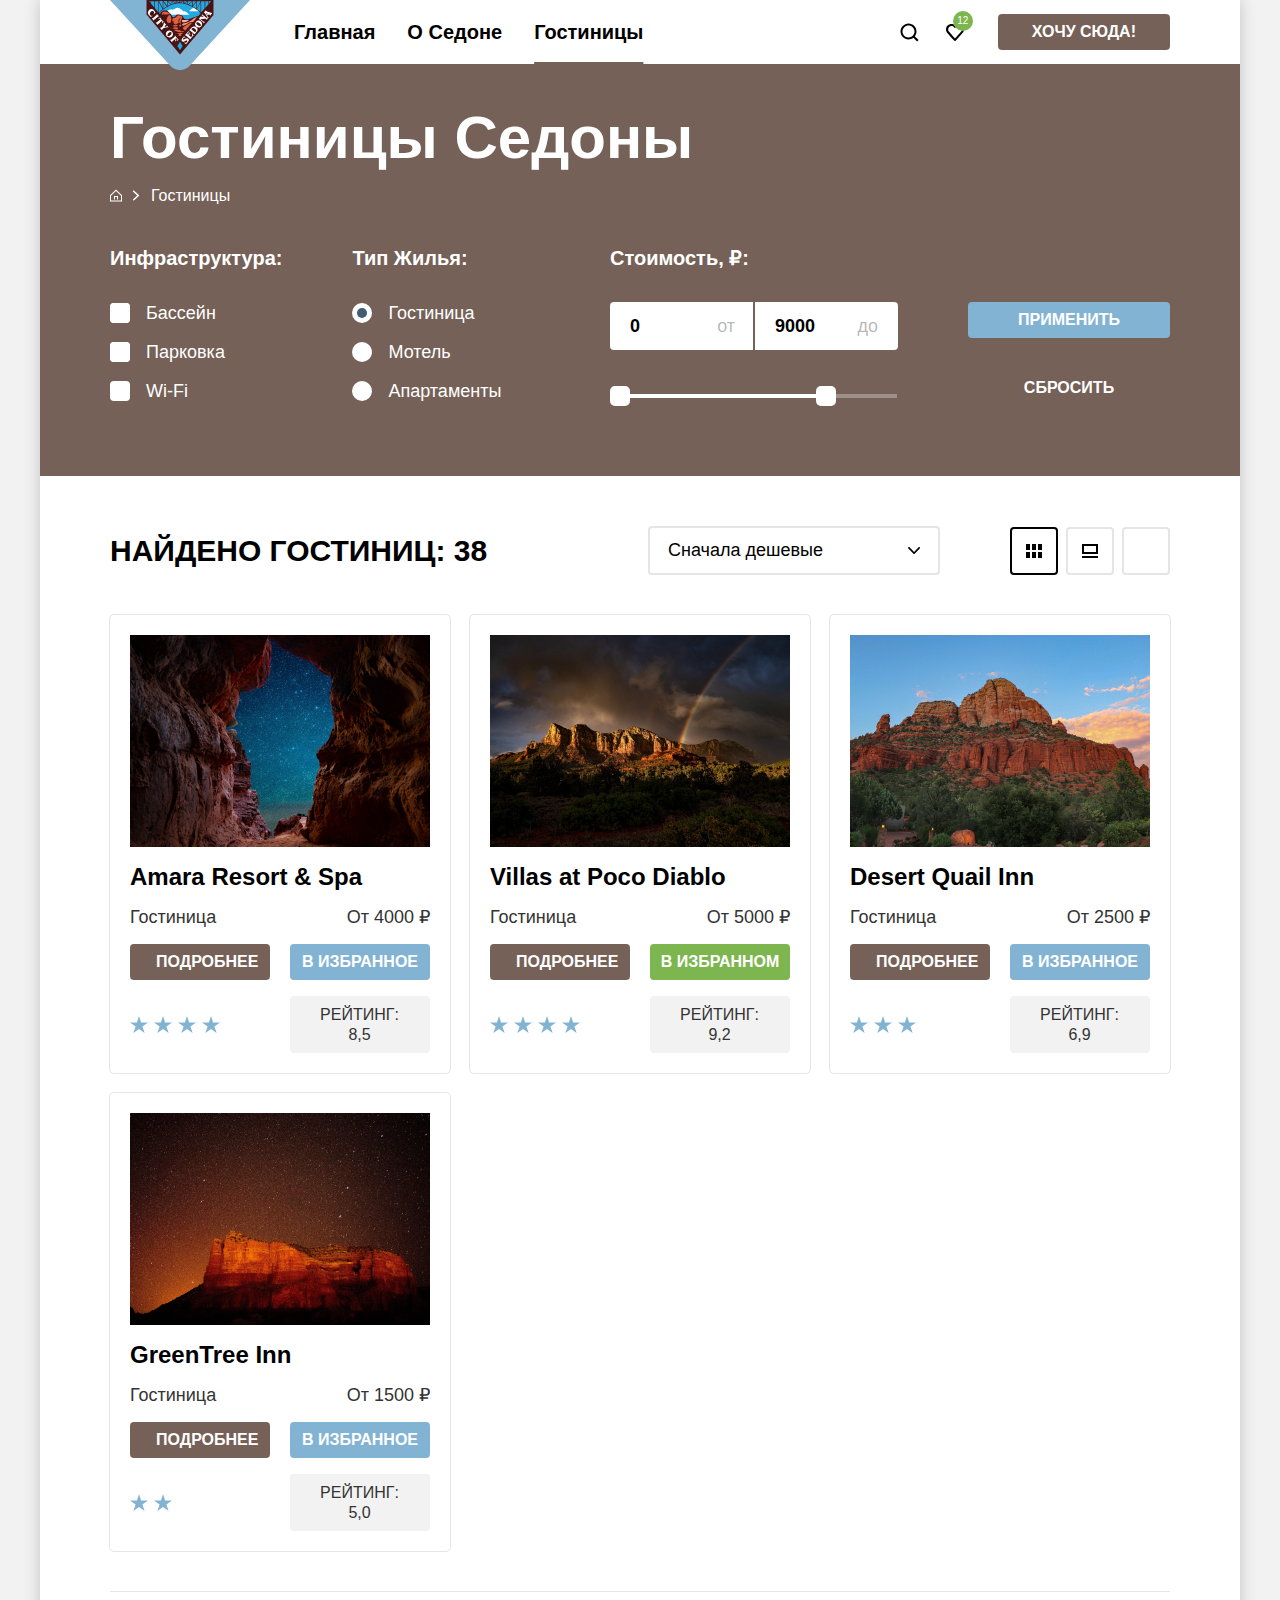
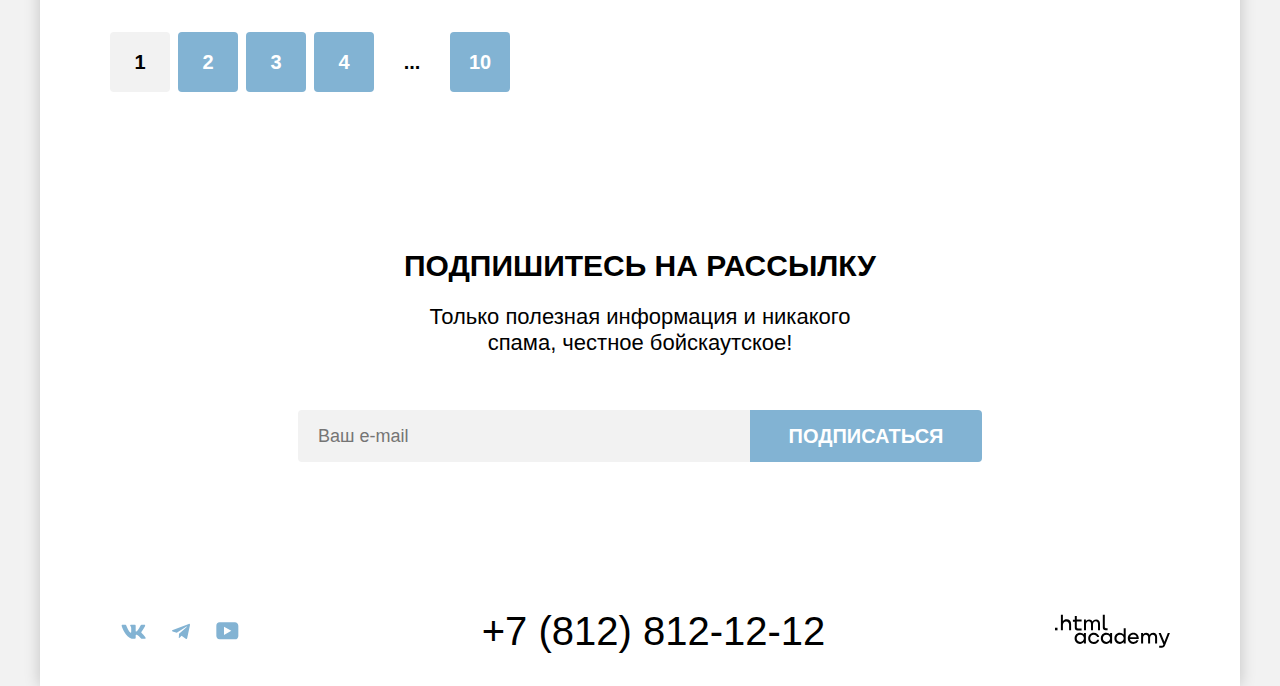
==== commit 59089443: "Исправления по замечаниям на защите" ====
--- a/catalog.html
+++ b/catalog.html
@@ -5,14 +5,45 @@
     <meta charset="utf-8">
     <title>HTML Academy: Седона</title>
     <link href="css/style.css" rel="stylesheet">
-    <link rel="icon" href="favicon.ico"><!-- 32×32 -->
+    <link rel="icon" href="favicon.ico">
+    <link rel="icon" type="image/png" href="img/favicon-32x32.png">
   </head>
 
   <body>
     <div class="container">
       <header class="main-header" data-test="header">
+        <a class="logo" href="index.html"><svg width="140" height="70" viewBox="0 0 140 70" fill="none"
+            xmlns="http://www.w3.org/2000/svg">
+            <g clip-path="url(#clip0_112222_129)">
+              <path d="M140 0H0L60.3623 65.7C65.6377 71.5 74.3623 71.5 79.6377 65.7L140 0Z" fill="#81B3D3" />
+              <path d="M37.2318 0.5L69.797 38.4L102.261 0.7L37.2318 0.5Z" fill="#23A9E1" />
+              <path
+                d="M61.9856 14.7H79.5363C78.2175 13.9 75.0725 10.1 73.4494 11.5C73.3479 11.6 68.4783 5.80001 65.3334 8.60001C62.5943 11.1 61.2754 8.30001 58.232 10.2C54.5798 12.6 60.2609 13.9 61.9856 14.7ZM89.0725 11.2L79.1305 11.3C83.087 6.80001 84.8117 7.30001 89.0725 11.2Z"
+                fill="white" />
+              <path
+                d="M99.0145 3.6V1.2H101.145L99.0145 3.6ZM49.1014 13C49.2029 13.1 51.5362 10.6 55.2898 8.1C58.7391 5.8 64.0145 3.2 69.8985 3.2C75.7826 3.2 81.1594 5.9 84.6087 8.2C88.3623 10.6 90.6956 13 90.7971 13.1L88.2609 16.1C83.6956 16.7 80.4493 20 75.9855 19.3C73.7536 18.9 73.6522 17.7 73.0435 16.4C72.5362 15.4 71.7246 15.6 70.7101 15.2C69.7971 14.8 69.1884 14.1 67.2609 14.5C65.6377 14.9 65.4348 17.4 63.3043 17.3C62.1884 17.2 62.0869 15.7 60.4638 13.7C56.3043 8.8 52.5107 9.41045 49.873 13.9104L49.1014 13ZM40.5797 1.2V3.1L38.9565 1.2H40.5797ZM95.2609 1.2H98.5072V4.2L95.2609 8V1.2ZM91.1014 12.6V1.2H94.6522V8.6L91.1014 12.6ZM90.5942 2.2V12.1C89.4783 11 88.2609 10 86.942 9.1L90.5942 2.2ZM86.4348 1.9V8.7C85.9275 8.4 85.5217 8 84.913 7.7C84.2029 7.3 83.4927 6.8 82.6812 6.4L86.4348 1.9ZM81.971 1.7V6C80.9565 5.5 79.8406 5 78.8261 4.5L81.971 1.7ZM82.5797 1.2H86.3333L82.5797 5.8V1.2ZM86.942 1.2H90.5942L86.942 8.3V1.2ZM78.0145 1.2H81.971L78.4203 4.3C78.3188 4.3 78.2174 4.2 78.1159 4.2L78.0145 1.2ZM77.5072 1.6V4C76.4927 3.6 75.4783 3.3 74.3623 3.1L77.5072 1.6ZM73.2464 1.6V2.9C72.5362 2.8 71.8261 2.7 71.0145 2.6L73.2464 1.6ZM66.3478 1.6L68.5797 2.6C67.7681 2.6 67.058 2.7 66.3478 2.9V1.6ZM62.1884 1.6L65.3333 3.1C64.2174 3.3 63.2029 3.6 62.1884 4V1.6ZM65.8406 2.8L62.4927 1.2H65.8406V2.8ZM69.3913 2.4L66.5507 1.1H69.3913V2.4ZM70.1014 1.2H73.0435L70.1014 2.5V1.2ZM73.8551 1.2H77.1014L73.8551 2.8V1.2ZM61.2754 4.3L57.7246 1.2H61.6812V4.2L61.2754 4.3ZM57.6232 1.7L60.7681 4.4C59.6522 4.8 58.6377 5.3 57.6232 5.9V1.7ZM53.2609 1.9L56.913 6.4C55.5942 7.1 54.3768 7.9 53.2609 8.8V1.9ZM49 2.2L52.6522 9.2C51.3333 10.2 50.1159 11.2 49 12.4V2.2ZM52.7536 8.2L49.1014 1.1H52.7536V8.2ZM57.1159 5.7L53.3623 1.1H57.1159V5.7ZM44.3333 7.5L41.0869 3.7V1.2H44.3333V7.5ZM44.942 1.2H48.4927V12.4L44.942 8.2V1.2ZM36.5217 0V14.6L70 54.5L103.478 15V0H36.5217Z"
+                fill="#491213" />
+              <path d="M67.3623 46L70 41.8L72.6376 46L70 50.2L67.3623 46Z" fill="#23A9E1" />
+              <path
+                d="M75.2753 30.6C71.826 28.6 72.6376 27.1 75.4782 25.7C76.9999 25 80.3478 22.3 81.6666 23.2L75.2753 30.6ZM72.942 33.1C70.913 33 68.5796 32.7 66.5507 33.2C67.768 33.5 70.8115 34.4 67.9709 35.1C68.9854 36.5 70.6086 36.4 71.6231 35.2C71.2173 35 70.913 34.7 70.6086 34.5C71.7246 34.2 72.7391 33.6 72.942 33.1ZM74.1593 31.5C73.2463 30.7 72.2318 30.7 71.4202 31.5C70.2028 29.4 65.942 30.1 63.913 29.8C65.0289 32.4 73.6521 32.9 74.1593 31.5ZM67.2608 29.3C65.6376 28.8 60.3622 28.9 63.8115 27.5C64.9275 27.1 70.6086 27.6 67.2608 29.3ZM69.2898 26.3C68.7825 25.2 69.6956 23.9 71.0144 24.9C72.2318 25.7 70.4057 26.9 69.2898 26.3ZM66.3478 26.4C64.0144 27.1 60.9709 25.6 64.7246 24.9C67.0579 24.4 69.4927 25.4 66.3478 26.4C66.4492 26.4 66.2463 26.4 66.3478 26.4ZM63.7101 20.2C63.2028 21.8 62.1883 22.1 62.2898 20.2C62.3912 17.9 63.913 18.5 65.5362 17.6C66.855 16.9 67.5651 14.2 69.8985 15.8C70.913 16.5 72.1304 15.9 72.4347 17C72.4347 16.9 69.4927 23.7 71.1159 23.7C67.8695 23.7 69.2898 19.9 70.5072 17.3C69.2898 17.9 67.3622 21.6 68.9854 22.3C68.1738 23.4 65.5362 24.9 64.2173 23.8C63.1014 22.8 63.7101 21.5 63.7101 20.2ZM59.6521 23C53.9709 23 57.826 14.4 59.7536 14.9C61.9854 15.6 61.6811 23.1 59.6521 23ZM53.3622 14.8C50.7246 14.7 51.8405 12.2 53.6666 11.7C55.3912 11.2 58.942 12.8 60.1593 13.9C58.3333 14.5 55.9999 14.4 53.9709 14.5C53.768 12.5 53.2608 13.2 53.3622 14.8Z"
+                fill="#DC6243" />
+              <path
+                d="M72.8406 25.8C69.8986 22.8 77.203 23.1 78.4203 22C79.2319 22.3 85.5218 16.6 87.0435 17C85.9276 18.3 83.5943 22.3 81.9711 22.3C80.6522 22.3 79.3334 22.1 78.3189 23C76.7971 24.4 74.3624 25.1 72.8406 25.8Z"
+                fill="#F49774" />
+              <path
+                d="M73.7537 22.2C72.1305 23.1 70.6088 19.7 73.4494 20C75.2754 20.2 77.203 19.8 78.9276 20.1C77.6088 21.6 75.7827 22.4 73.7537 22.2Z"
+                fill="#F4B1A4" />
+              <path
+                d="M51.8406 20.9C52.145 21.3 52.4493 21.7 52.3479 22.3C52.3479 22.7 51.7392 23.3 52.145 23.5L53.6667 21.7C53.2609 21.6 50.116 17.9 50.116 17.5L47.9856 18.6C48.087 19 48.7971 18.6 49.2029 18.6C49.7102 18.6 50.116 19 50.5218 19.3C49.4058 20.2 46.6667 22.6 46.3624 22.6C46.2609 22.6 45.6522 22.2 45.6522 22.6C45.6522 22.8 46.2609 23.3 46.3624 23.4L47.7827 25.1C48.1885 24.9 47.6812 24.6 47.8841 24.3C47.9856 24.1 51.1305 21.6 51.8406 20.9ZM48.3914 16.4C48.6957 16.3 48.7971 16.7 49 16.4L47.3769 14.5C47.174 14.2 46.8696 13.9 46.8696 14.5C46.9711 14.9 42.8116 18.2 42.6087 18.3C42.3044 18.4 42.1015 18 41.8986 18.4C42.4058 19 42.8116 19.5 43.3189 20.1C43.5218 20.3 43.6232 20.5 43.8261 20.7C44.029 20.9 43.9276 20.3 43.9276 20.3C43.8261 20 44.2319 19.7 44.5363 19.5C45.5508 18.5 48.087 16.4 48.3914 16.4ZM42.6087 15.8C41.4928 16.1 40.174 15.7 39.8696 14.5C39.4638 13.3 40.2754 12.1 41.1884 11.4C42.1015 10.7 43.5218 10.8 44.029 11.9C44.2319 12.4 44.1305 13 43.9276 13.5C43.8261 13.8 43.5218 14.1 43.9276 14.3C44.5363 13.6 45.0435 12.9 45.6522 12.2C44.9421 11.8 44.6377 11.1 44.1305 10.5C43.5218 9.79999 42.8116 9.09999 41.7971 8.99999C39.8696 8.69999 38.145 10.7 37.9421 12.4C37.8406 13.3 38.145 14.2 38.7537 15C39.2609 15.6 39.9711 16.1 40.3769 16.8C40.5798 16.9 42.2029 16.1 42.5073 16C42.7102 16 42.6087 15.9 42.6087 15.8C42.6087 15.8 42.1015 16 42.6087 15.8ZM68.4783 39.4C67.7682 38.9 65.8406 36.4 65.4348 35.9L65.2319 35.6L65.029 35.7C64.9276 35.8 65.1305 36.1 65.029 36.3C64.5218 37.1 61.2754 39.5 61.0725 39.7C60.6667 39.9 60.2609 39.6 60.058 39.9C60.5653 40.5 61.8841 42.2 62.087 42.2C62.3913 42.2 62.1884 41.7 62.1884 41.6C62.2899 41.4 63.9131 40 64.5218 39.5C64.7247 39.3 64.9276 39.8 65.1305 40C65.3334 40.3 65.4348 40.7 65.3334 41C65.2319 41.2 64.8261 41.6 65.1305 41.8C65.5363 41.3 66.6522 40 66.8551 39.8C67.058 39.6 66.4493 39.8 66.5508 39.7C66.3479 39.8 66.0435 39.9 65.8406 39.7C65.7392 39.7 65.1305 39 65.2319 38.9C65.5363 38.7 65.8406 38.3 66.2464 38.2C66.8551 38.1 67.2609 39.2 67.3624 39.6C67.4638 40 67.4638 40.4 67.2609 40.7C67.1595 41 66.9566 41.2 67.2609 41.3L68.6812 39.4C68.6812 39.5 68.5798 39.5 68.4783 39.4C68.5798 39.5 68.3769 39.4 68.4783 39.4ZM59.145 30.5C58.4348 30.5 57.7247 30.8 57.116 31.3C55.6957 32.5 55.4928 34.6 56.6087 36.1C57.9276 37.8 60.058 38 61.7827 36.8C63.2029 35.6 63.4058 33.5 62.2899 32C61.4783 31 60.2609 30.5 59.145 30.5ZM60.3624 31.9C61.2754 31.8 61.8841 32.7 61.4783 33.7C61.0725 34.7 60.058 35.7 59.0435 36.1C57.8261 36.6 57.0145 35.6 57.5218 34.4C57.9276 33.4 58.9421 32.4 59.9566 32C60.058 32 60.1595 31.9 60.3624 31.9ZM57.5218 27.3C57.8261 27.3 58.1305 27.7 58.3334 27.3L56.9131 25.6C56.5073 25.8 56.9131 26 56.8116 26.2C56.6087 26.5 55.087 26.7 54.6812 26.8C54.7827 26.4 55.2899 25.1 55.4928 25C55.8986 24.7 56.1015 25.3 56.3044 24.9L54.4783 22.8C54.2754 22.6 54.0725 22.1 53.8696 22.4C53.8696 22.4 53.8696 23.4 53.7682 23.5C53.6667 23.7 53.1595 25.9 52.5508 26.4C52.2464 26.7 51.029 27.7 50.7247 27.8C50.4203 27.9 50.2174 27.4 49.9131 27.8L51.5363 29.7C51.6377 29.8 51.9421 30.3 52.0435 30.3C52.3479 30.4 52.0435 29.7 52.145 29.6C52.2464 29.3 53.7682 27.8 54.4783 27.7C55.3913 27.5 56.5073 27.2 57.5218 27.3C57.7247 27.3 57.3189 27.3 57.5218 27.3ZM82.0725 34C82.174 34.4 82.2754 34.9 82.174 35.3C82.0725 35.9 81.5653 37.2 80.7537 36.8C79.9421 36.4 79.3334 35.7 78.6232 35.1C79.1305 34.5 79.6377 34 80.5508 34.3C80.7537 34.4 80.9566 34.3 80.7537 34.1C80.4493 33.9 78.7247 32.8 78.6232 32.9C78.4203 33.1 78.9276 33.5 78.7247 33.9C78.6232 34.2 78.3189 34.4 78.116 34.7C77.6087 34.3 76.8986 33.9 77.4058 33.2C77.8116 32.8 78.2174 32.4 78.8261 32.3C79.2319 32.2 80.0435 32.6 80.145 32.2C79.4348 31.9 78.7247 31.5 78.0145 31.2C78.116 31.7 75.7827 34.1 75.2754 34.7C75.174 34.8 74.8696 35.1 74.8696 35.2C74.8696 35.5 75.2754 35.3 75.2754 35.3C75.5798 35.2 79.7392 38.6 79.8406 38.9C79.9421 39.1 79.7392 39.3 79.8406 39.4C79.8406 39.4 79.9421 39.5 80.0435 39.5C80.3479 39.2 82.9856 35.6 83.5942 35.5C83.087 34.7 82.5798 33.9 82.0725 33.1C81.6667 33.3 81.9711 33.8 82.0725 34ZM78.0145 38.4C76.6957 37.5 74.3624 39.2 73.9566 39.4C73.2464 39.7 72.7392 39 73.145 38.4C73.4493 37.9 74.058 37.6 74.6667 37.6C74.8696 37.6 75.5798 37.7 75.5798 37.6C75.6812 37.5 75.6812 37.5 75.5798 37.4C74.9711 37 74.4638 36.6 73.8551 36.3C73.7537 37 72.9421 37.4 72.5363 37.9C72.029 38.5 71.5218 39.2 71.5218 39.9C71.5218 40.6 71.9276 41.3 72.6377 41.6C73.3479 42 74.1595 41.7 74.8696 41.3C75.2754 41 75.6812 40.7 76.087 40.5C76.6957 40.2 77.6087 40.5 77.4058 41.3C77.2029 42 76.4928 42.6 75.7827 42.8C75.3769 42.9 74.9711 42.9 74.5653 42.7C74.2609 42.6 73.9566 42.2 73.7537 42.6L76.087 44.2C76.1885 43.7 76.3913 43.5 76.7971 43.2C77.3044 42.8 77.7102 42.3 78.116 41.8C78.9276 40.9 79.2319 39.3 78.0145 38.4ZM95.8696 10.3C95.8696 10.4 95.8696 10.4 95.8696 10.3L94.9566 11.3L94.145 12.3C93.9421 12.5 93.8406 12.6 94.145 12.8C94.6522 12.5 97.6957 17.6 97.4928 18.3C96.9856 18.5 92.9276 15 92.8261 14.8C92.8261 14.7 93.029 14.1 92.7247 14.2C92.6232 14.2 92.2174 14.8 92.116 14.9L91.5073 15.6C91.7102 15.9 91.8116 15.6 92.116 15.6C92.3189 15.7 93.3334 16.5 93.6377 16.7C93.1305 16.7 91.9131 16.8 91.7102 16.8C91.1015 16.9 91.4058 16.4 91 16.2L89.4783 18L88.5653 19C88.5653 19 88.5653 19 88.5653 19.1C88.7682 19.3 88.6667 19.2 88.9711 19.1C89.2754 19 93.3334 22.3 93.4348 22.5C93.6377 22.8 93.3334 23.1 93.7392 23.3L94.9566 21.9C95.058 21.8 95.058 21.8 94.9566 21.8C94.6522 21.6 94.6522 21.9 94.2464 21.9C93.9421 21.8 91.3044 19.7 90.3913 18.9L95.7682 18.7C95.9711 18.7 96.4783 19.3 96.4783 19.5C96.3769 19.7 96.174 19.9 96.4783 20C96.7827 19.6 97.087 19.3 97.3913 18.9L97.4928 18.7C97.5942 18.7 97.5942 18.6 97.5942 18.5L97.6957 18.4C98 18.1 98.9131 17.1 98.8116 17C98.5073 16.7 98.4058 17.3 98 17C97.7971 16.8 97.1884 15.8 97.087 15.6C96.8841 15.3 97.4928 15 97.6957 14.9C98.2029 14.6 99.8261 14.1 100.029 15.1C100.029 15.3 99.8261 15.5 99.9276 15.6C99.9276 15.6 100.029 15.8 100.13 15.7L102.261 13.1C102.159 13 102.159 13 102.058 12.9C101.551 13.4 96.4783 11.4 96.174 11.1C96.0725 10.9 96.0725 10.3 95.8696 10.3ZM95.6667 12.9C96.4783 13.2 97.1884 13.5 98 13.9C97.7971 14 97.5942 14.1 97.3913 14.2C97.1885 14.3 96.9856 14.5 96.7827 14.7L95.6667 12.9ZM88.9711 20.6C87.8551 20.5 86.7392 21 85.9276 21.9C84.7102 23.4 84.8116 25.6 86.3334 26.8C87.8551 28 90.087 27.7 91.3044 26.3C92.5218 24.8 92.4203 22.6 90.8986 21.4C90.3913 21 89.6812 20.7 88.9711 20.6ZM87.5508 22.2C88.1595 22.2 88.8696 22.6 89.2754 22.9C90.087 23.4 91.5073 24.6 90.7971 25.6C90.7971 25.5 90.8986 25.5 90.6957 25.7C89.8841 26.5 88.4638 25.8 87.7537 25.2C87.0435 24.7 85.7247 23.5 86.5363 22.5C86.8406 22.3 87.145 22.2 87.5508 22.2ZM84.4058 26.5C83.1884 26.4 81.9711 27 81.058 28.1C80.4493 28.9 79.7392 29.6 79.1305 30.4C79.3334 30.7 79.6377 30.3 79.9421 30.5C80.2464 30.7 84.1015 33.8 84.1015 34C84.2029 34.3 83.8986 34.4 84.2029 34.6C84.3044 34.7 87.145 31.2 87.4493 30.6C87.8551 29.5 87.5508 28.2 86.6377 27.4C86.7392 27.5 86.8406 27.5 86.6377 27.4C85.8261 26.8 85.116 26.5 84.4058 26.5ZM83.2899 28.1C83.3913 28.1 83.4928 28.1 83.5942 28.1C85.0145 28.5 87.0435 30.2 85.7247 31.7C85.5218 31.9 85.7247 31.7 85.3189 32.1C85.116 32.3 81.058 29.1 81.2609 28.9C81.6667 28.4 82.5798 28 83.2899 28.1Z"
+                fill="white" />
+            </g>
+            <defs>
+              <clipPath id="clip0_112222_129">
+                <rect width="140" height="70" fill="white" />
+              </clipPath>
+            </defs>
+          </svg></a>
         <nav class="main-nav">
-          <a class="logo" href="index.html"><img src="img/logo.png" alt="логотип" width="140" height="70"></a>
           <ul class="main-navigation-list">
             <li><a class="main-navigation-item" href="index.html">Главная</a></li>
             <li><a class="main-navigation-item" href="#">О Седоне</a></li>
@@ -20,8 +51,9 @@
           </ul>
         </nav>
         <div class="user-panel">
-          <a class="search-link" href="#"><span class="visually-hidden">Поиск</span></a>
-          <button class="favorite-list" type="button">
+          <a class="search-link"><span class="visually-hidden">Поиск</span></a>
+          <button class="blue-button favorite-list" type="button">
+            <span class="visually-hidden">Отели в Избранном</span>
             <span class="notifications">12</span>
           </button>
           <a class="link-button" href="catalog.html">Хочу сюда!</a>
@@ -34,8 +66,8 @@
             <li class="breadcrumb"><a href="index.html"><span class="visually-hidden">Домашняя страница</span></a></li>
             <li class="breadcrumb">Гостиницы</li>
           </ul>
-          <form action="https://echo.htmlacademy.ru/" method="post" class="hotels-form">
-            <fieldset class="infrastructure-container">
+          <form class="hotels-form" action="https://echo.htmlacademy.ru/" method="post">
+            <fieldset class="infrastructure-fieldset">
               <legend class="infrastructure-title">Инфраструктура:</legend>
               <label class="control"><input class="checkbox" name="infrastructure-checkbox" type="checkbox" value="pool"
                   checked><span class="control-mark"></span><span>Бассейн</span></label>
@@ -44,7 +76,7 @@
               <label class="control"><input class="checkbox" name="infrastructure-checkbox" type="checkbox"
                   value="wifi"><span class="control-mark"></span><span>Wi-Fi</span></label>
             </fieldset>
-            <fieldset class="house-type-container">
+            <fieldset class="house-type-fieldset">
               <legend class="house-type-title">Тип жилья:</legend>
               <label class="control"><input class="radio" type="radio" name="house-type" value="hotel" checked><span
                   class="control-mark"></span><span>Гостиница</span></label>
@@ -53,13 +85,13 @@
               <label class="control"><input class="radio" type="radio" name="house-type" value="aparts"><span
                   class="control-mark"></span><span>Апартаменты</span></label>
             </fieldset>
-            <fieldset class="price-container">
+            <fieldset class="price-fieldset">
               <legend class="price-title">Стоимость, ₽:</legend>
               <div class="range">
                 <div class="range-wrapper-inputs">
-                  <label class="min-price-label"><input class="range-input min-price" type="number" value="0"
+                  <label class="min-price-label"><input class="range-input min-price" type="text" value="0"
                       name="min-price"><span class="visually-hidden">Минимальное значение</span></label>
-                  <label class="max-price-label"><input class="range-input max-price" type="number" value="9000"
+                  <label class="max-price-label"><input class="range-input max-price" type="text" value="9000"
                       name="max-price"><span class="visually-hidden">Максимальное значение</span></label>
                 </div>
                 <div class="range-scale">
@@ -74,8 +106,8 @@
                 </div>
               </div>
             </fieldset>
-            <fieldset class="submit-container">
-              <button class="submit" type="submit" value="Применить">Применить</button>
+            <fieldset class="submit-fieldset">
+              <button class="blue-button submit" type="submit" value="Применить">Применить</button>
               <button class="reset" type="reset" value="Сбросить">Сбросить</button>
             </fieldset>
           </form>
@@ -103,7 +135,8 @@
           </header>
           <ul class="hotels-list grid" data-test="catalog">
             <li class="hotels-list-item">
-              <a class="hotel-link" href="#"><img class="hotel-photo" src="img/hotel-1.jpg" alt="Amara Resort & Spa photo" width="300" height="212"></a>
+              <a class="hotel-link" href="#"><img class="hotel-photo" src="img/hotel-1.jpg"
+                  alt="Amara Resort & Spa photo" width="300" height="212"></a>
               <h3 class="hotel-title"><a class="hotel-link" href="#">Amara Resort & Spa</a></h3>
               <div class="price-container">
                 <p class="hotel-text hotel-type">Гостиница</p>
@@ -111,7 +144,7 @@
               </div>
               <div class="links-container">
                 <a class="more link-button" href="#">Подробнее</a>
-                <button class="favorite" type="button">В избранное</button>
+                <button class="blue-button favorite" type="button">В избранное</button>
               </div>
               <div class="rating-container">
                 <div class="star-container">
@@ -166,46 +199,45 @@
               </div>
               <div class="rating-container">
                 <div class="star-container">
-                  <svg aria-hidden="true" focusable="false" width="140" height="37" viewBox="0 0 140 37" fill="none"
-                    xmlns="http://www.w3.org/2000/svg">
-                    <g clip-path="url(#clip0_105081_79)">
+                  <svg width="140" height="37" viewBox="0 0 140 37" fill="none" xmlns="http://www.w3.org/2000/svg">
+                    <g clip-path="url(#clip0_112222_364)">
                       <path d="M9 10L11.1 16.5H18L12.4 20.5L14.6 27L9 23L3.4 27L5.6 20.5L0 16.5H6.9L9 10Z"
                         fill="#83B3D3" />
                     </g>
-                    <g clip-path="url(#clip1_105081_79)">
+                    <g clip-path="url(#clip1_112222_364)">
                       <path d="M33 10L35.1 16.5H42L36.4 20.5L38.6 27L33 23L27.4 27L29.6 20.5L24 16.5H30.9L33 10Z"
                         fill="#83B3D3" />
                     </g>
-                    <g clip-path="url(#clip2_105081_79)">
+                    <g clip-path="url(#clip2_112222_364)">
                       <path d="M57 10L59.1 16.5H66L60.4 20.5L62.6 27L57 23L51.4 27L53.6 20.5L48 16.5H54.9L57 10Z"
                         fill="#83B3D3" />
                     </g>
-                    <g clip-path="url(#clip3_105081_79)">
+                    <g clip-path="url(#clip3_112222_364)">
                       <path d="M81 10L83.1 16.5H90L84.4 20.5L86.6 27L81 23L75.4 27L77.6 20.5L72 16.5H78.9L81 10Z"
                         fill="#83B3D3" />
                     </g>
                     <defs>
-                      <clipPath id="clip0_105081_79">
+                      <clipPath id="clip0_112222_364">
                         <rect width="18" height="17" fill="white" transform="translate(0 10)" />
                       </clipPath>
-                      <clipPath id="clip1_105081_79">
+                      <clipPath id="clip1_112222_364">
                         <rect width="18" height="17" fill="white" transform="translate(24 10)" />
                       </clipPath>
-                      <clipPath id="clip2_105081_79">
+                      <clipPath id="clip2_112222_364">
                         <rect width="18" height="17" fill="white" transform="translate(48 10)" />
                       </clipPath>
-                      <clipPath id="clip3_105081_79">
+                      <clipPath id="clip3_112222_364">
                         <rect width="18" height="17" fill="white" transform="translate(72 10)" />
                       </clipPath>
                     </defs>
                   </svg>
-
                 </div>
                 <p class="rating-text">Рейтинг: 9,2</p>
               </div>
             </li>
             <li class="hotels-list-item">
-              <a class="hotel-link" href="#"><img class="hotel-photo" src="img/hotel-3.jpg" alt="Desert Quail Inn photo" width="300" height="212"><a class="hotel-link" href="#"></a>
+              <a class="hotel-link" href="#"><img class="hotel-photo" src="img/hotel-3.jpg" alt="Desert Quail Inn photo"
+                  width="300" height="212"></a>
               <h3 class="hotel-title"><a class="hotel-link" href="#">Desert Quail Inn</a></h3>
               <div class="price-container">
                 <p class="hotel-text hotel-type">Гостиница</p>
@@ -213,7 +245,7 @@
               </div>
               <div class="links-container">
                 <a class="more link-button" href="#">Подробнее</a>
-                <button class="favorite" type="button">В избранное</button>
+                <button class="blue-button favorite" type="button">В избранное</button>
               </div>
               <div class="rating-container">
                 <div class="star-container">
@@ -248,7 +280,8 @@
               </div>
             </li>
             <li class="hotels-list-item">
-              <a class="hotel-link" href="#"><img class="hotel-photo" src="img/hotel-4.jpg" alt="GreenTree Inn photo" width="300" height="212"></a>
+              <a class="hotel-link" href="#"><img class="hotel-photo" src="img/hotel-4.jpg" alt="GreenTree Inn photo"
+                  width="300" height="212"></a>
               <h3 class="hotel-title"><a class="hotel-link" href="#">GreenTree Inn</a></h3>
               <div class="price-container">
                 <p class="hotel-text hotel-type">Гостиница</p>
@@ -256,7 +289,7 @@
               </div>
               <div class="links-container">
                 <a class="more link-button" href="#">Подробнее</a>
-                <button class="favorite" type="button">В избранное</button>
+                <button class="blue-button favorite" type="button">В избранное</button>
               </div>
               <div class="rating-container">
                 <div class="star-container">
@@ -300,11 +333,11 @@
           <p class="subscribe-text">Только полезная информация и никакого спама, честное бойскаутское!</p>
           <form class="subscibe-form" action="https://echo.htmlacademy.ru/" method="post">
             <input type="text" placeholder="Ваш e-mail">
-            <button type="submit">Подписаться</button>
+            <button class="blue-button" type="submit">Подписаться</button>
           </form>
         </section>
       </main>
-      <footer data-test="footer">
+      <footer class="footer" data-test="footer">
         <ul class="social-list">
           <li class="social-item"><a href="https://vk.com/htmlacademy"><svg aria-hidden="true" focusable="false"
                 width="25" height="15" viewBox="0 0 25 15" fill="none" xmlns="http://www.w3.org/2000/svg">
--- a/css/style.css
+++ b/css/style.css
@@ -15,7 +15,7 @@
 
 body {
   font-family: "PT Sans", sans-serif;
-  background-color: #F2F2F2;
+  background-color: #f2f2f2;
   font-size: 22px;
   font-weight: 400;
   line-height: 26px;
@@ -55,11 +55,7 @@
   display: grid;
   -ms-grid-rows: auto 1fr auto;
   grid-template-rows: auto 1fr auto;
-}
-
-.disabled {
-  color: rgba(0, 0, 0, 0.3);
-  border-color: rgba(0, 0, 0, 0.3);
+  background-color: #ffffff;
 }
 
 .page-title {
@@ -105,7 +101,7 @@
 
 .link-button:hover {
   background-color: #615048;
-  color: white;
+  color: #ffffff;
   text-decoration: none;
 }
 
@@ -121,12 +117,16 @@
   text-decoration: none;
 }
 
+.link-button.disabled {
+  background-color: #E5E5E5;
+}
+
 /* голубая кнопка-действие */
-button {
+.blue-button {
   margin: 0;
   padding: 0;
   border: 0;
-  background-color: #82B3D3;
+  background-color: #82b3d3;
   font-size: 20px;
   font-weight: 700;
   line-height: 36px;
@@ -136,18 +136,22 @@
   cursor: pointer;
 }
 
-button:hover {
-  background-color: #68A2CA;
-}
-
-button:active {
-  background-color: #82B3D3;
+.blue-button:hover {
+  background-color: #68a2ca;
+}
+
+.blue-button:focus-visible {
+  background-color: #68a2ca;
+  outline: none;
+}
+
+.blue-button:active {
+  background-color: #82b3d3;
   color: rgba(255, 255, 255, 0.3);
 }
 
-button:focus-visible {
-  background-color: #68A2CA;
-  outline: none;
+.blue-button:disabled {
+  background-color: #E5E5E5;
 }
 
 .favorite-list:hover {
@@ -167,9 +171,9 @@
   display: -webkit-box;
   display: -ms-flexbox;
   display: flex;
-  -webkit-box-align: center;
-  -ms-flex-align: center;
-  align-items: center;
+  -webkit-box-align: flex-start;
+  -ms-flex-align: flex-start;
+  align-items: flex-start;
 }
 
 .main-nav {
@@ -183,16 +187,17 @@
   -ms-flex-align: center;
   align-items: center;
   position: relative;
-  z-index: 1;
-  height: 64px;
-}
-
-.main-nav .logo {
+  min-height: 64px;
+}
+
+.logo {
   margin: 0;
   padding: 0;
   margin-right: 28px;
   -ms-flex-item-align: start;
   align-self: flex-start;
+  position: absolute;
+  z-index: 1;
 }
 
 .main-navigation-list {
@@ -203,19 +208,26 @@
   flex-wrap: wrap;
   margin: 0;
   padding: 0;
+  margin-left: 168px;
   margin-right: auto;
   list-style: none;
-}
+  min-height: 64px;
+  max-width: 600px;
+}
+
 
 .main-navigation-item {
+  display: block;
   font-size: 20px;
   font-weight: 700;
   line-height: 24px;
   letter-spacing: 0em;
-  color: black;
+  color: #000000;
   margin: 0;
   padding: 20px 16px;
   text-decoration: none;
+  box-sizing: border-box;
+  height: 64px;
 }
 
 .main-navigation-item:hover,
@@ -226,7 +238,7 @@
   text-decoration-thickness: 2px;
   text-underline-position: under;
   text-underline-offset: 18px;
-  color: black;
+  color: #000000;
 }
 
 .user-panel {
@@ -263,7 +275,7 @@
   margin: 0;
   margin-right: 20px;
   background-image: url("../img/heart.svg");
-  min-height: 64px;
+  height: 64px;
   background-position: center;
   background-repeat: no-repeat;
 }
@@ -277,7 +289,7 @@
   width: 20px;
   height: 20px;
   border-radius: 50%;
-  background-color: #7DB54F;
+  background-color: #7db54f;
   color: #ffffff;
   font-size: 10px;
   font-weight: 400;
@@ -293,19 +305,12 @@
   -ms-flex-pack: center;
   justify-content: center;
 }
-.user-panel .link-button{
+
+.user-panel .link-button {
   min-width: 160px;
 }
+
 /* основной блок */
-main {
-  width: 100%;
-  margin: 0;
-  padding: 0;
-  -webkit-box-sizing: border-box;
-  box-sizing: border-box;
-  background-color: #ffffff;
-}
-
 .hero {
   margin: 0;
   padding: 0;
@@ -322,7 +327,7 @@
   -webkit-box-sizing: border-box;
   box-sizing: border-box;
   background-image: url("../img/zipline.svg"),
-    url("../img/index-background.png");
+    url("../img/index-background.jpg");
   min-height: 485px;
   display: -webkit-box;
   display: -ms-flexbox;
@@ -345,6 +350,7 @@
 .section-text {
   max-width: 800px;
   margin: 0 auto;
+  color: #333333;
 }
 
 .advantages {
@@ -364,6 +370,7 @@
   padding: 0;
   margin-bottom: 90px;
   text-align: center;
+  color: #333333;
 }
 
 .advantages ul {
@@ -453,6 +460,7 @@
   margin-bottom: 30px;
   border-bottom: 2px solid rgba(255, 255, 255, 0.3);
 }
+
 /* конец псевдоэлементов */
 
 .advantages-text {
@@ -467,6 +475,7 @@
   order: 3;
   margin: 0;
   padding: 0;
+  color: #333333;
 }
 
 .advantages-item-1,
@@ -474,12 +483,14 @@
   -ms-grid-column: 1;
   -ms-grid-column-span: 3;
   grid-column: 1/4;
-  background-color: #82B3D3;
-}
-
-.advantages-item-1 .advantages-item-content,
-.advantages-item-5 .advantages-item-content {
-  color: white;
+  background-color: #82b3d3;
+}
+
+.advantages-item-1 .advantages-title,
+.advantages-item-5 .advantages-title,
+.advantages-item-1 .advantages-text,
+.advantages-item-5 .advantages-text {
+  color: #ffffff;
 }
 
 .advantages-item-5 {
@@ -582,13 +593,14 @@
   -webkit-box-ordinal-group: 3;
   -ms-flex-order: 3;
   order: 3;
+  color: #333333;
 }
 
 .homes::before {
   content: "";
   width: 75px;
   height: 72px;
-  background-image: url(../img/home.svg);
+  background-image: url("../img/home.svg");
   background-repeat: no-repeat;
   background-position: center;
   margin: 81px auto 30px;
@@ -606,7 +618,7 @@
   content: "";
   width: 64px;
   height: 76px;
-  background-image: url(../img/gift.svg);
+  background-image: url("../img/gift.svg");
   background-repeat: no-repeat;
   background-position: center;
   margin: 79px auto 30px;
@@ -620,7 +632,7 @@
   content: "";
   width: 74px;
   height: 70px;
-  background-image: url(../img/food.svg);
+  background-image: url("../img/food.svg");
   background-repeat: no-repeat;
   background-position: center;
   margin: 82px auto 30px;
@@ -640,9 +652,8 @@
 .booking-button {
   display: block;
   margin: 0 auto;
-  width: -webkit-fit-content;
-  width: -moz-fit-content;
   width: fit-content;
+  max-width: 600px;
   margin-bottom: 96px;
   font-size: 20px;
   font-weight: 700;
@@ -675,7 +686,7 @@
   background-image: url("../img/subscribe-background.jpg");
   background-position: top;
   background-size: 100%;
-  color: white;
+  color: #ffffff;
   background-color: #756157;
 }
 
@@ -691,6 +702,10 @@
   text-align: center;
 }
 
+.subscribe-text-main {
+  color: #ffffff;
+}
+
 .subscibe-form {
   display: -webkit-box;
   display: -ms-flexbox;
@@ -714,14 +729,19 @@
   line-height: 24px;
   letter-spacing: 0em;
   text-align: left;
-  background-color: #F2F2F2;
+  background-color: #f2f2f2;
 }
 
 .subscribe input:focus-visible {
-  outline: 3px solid #83B3D3;
-}
-
-.subscribe button {
+  outline: 3px solid #83b3d3;
+}
+
+.subscribe input:disabled {
+  border: 2px solid #000000;
+  opacity: 30%;
+}
+
+.subscribe .blue-button {
   -webkit-box-sizing: border-box;
   box-sizing: border-box;
   width: 232px;
@@ -732,7 +752,7 @@
 }
 
 /* Подвал */
-footer {
+.footer {
   width: 100%;
   -webkit-box-sizing: border-box;
   box-sizing: border-box;
@@ -782,12 +802,12 @@
 }
 
 .social-item svg {
-  fill: #83B3D3;
+  fill: #83b3d3;
 }
 
 .social-item a:hover svg,
 .social-item a:focus-visible svg {
-  fill: #68A2CA;
+  fill: #68a2ca;
 }
 
 .social-item a:focus-visible {
@@ -800,7 +820,7 @@
   border: 0;
 }
 
-footer .phone {
+.footer .phone {
   font-size: 40px;
   font-weight: 400;
   line-height: 40px;
@@ -808,17 +828,18 @@
   text-align: center;
   margin: 0 auto;
   padding: 0;
-  color: black;
+  color: #000000;
   text-decoration: none;
-}
-
-footer .phone:hover,
-footer .phone:focus-visible {
+  max-width: 720px;
+}
+
+.footer .phone:hover,
+.footer .phone:focus-visible {
   color: #756157;
   outline: none;
 }
 
-footer .phone:active {
+.footer .phone:active {
   color: rgba(117, 97, 87, 0.3);
   border: 0;
 }
@@ -834,7 +855,7 @@
 }
 
 .copyright svg {
-  fill: black;
+  fill: #000000;
 }
 
 .copyright:hover svg,
@@ -854,7 +875,7 @@
 /* Каталог */
 /* Форма поиска */
 .catalog-hero {
-  background-image: url(../img/catalog-background.jpg);
+  background-image: url("../img/catalog-background.jpg");
   padding: 70px;
   padding-top: 35px;
   margin: 0;
@@ -865,7 +886,7 @@
 }
 
 .page-title {
-  color: white;
+  color: #ffffff;
   margin: 0;
   padding: 0;
   margin-bottom: 8px;
@@ -883,7 +904,7 @@
   -webkit-box-align: center;
   -ms-flex-align: center;
   align-items: center;
-  color: white;
+  color: #ffffff;
 }
 
 .breadcrumb {
@@ -931,7 +952,10 @@
   display: flex;
 }
 
-fieldset {
+.infrastructure-fieldset,
+.house-type-fieldset,
+.price-fieldset,
+.submit-fieldset {
   display: -webkit-box;
   display: -ms-flexbox;
   display: flex;
@@ -950,7 +974,7 @@
   line-height: 24px;
   letter-spacing: 0em;
   text-align: left;
-  color: white;
+  color: #ffffff;
   text-transform: capitalize;
   margin: 0;
   padding: 0;
@@ -964,8 +988,10 @@
 .control:active {
   opacity: 30%;
 }
-
-.infrastructure-container {
+.control.disabled {
+  opacity: 20%;
+}
+.infrastructure-fieldset {
   margin-right: 70px;
   gap: 16px;
 }
@@ -987,7 +1013,7 @@
   width: 20px;
   height: 20px;
   border-radius: 4px;
-  background-color: white;
+  background-color: #ffffff;
 }
 
 .checkbox:checked + .control-mark::before {
@@ -1000,21 +1026,21 @@
   width: 20px;
   height: 20px;
   border-radius: 4px;
-  background-color: white;
-  background-image: url("../img/Tick.svg");
+  background-color: #ffffff;
+  background-image: url("../img/tick.svg");
   background-position-x: 4px;
   background-position-y: 6px;
   background-repeat: no-repeat;
 }
 
-.house-type-container {
+.house-type-fieldset {
   margin: 0;
   padding: 0;
   margin-right: auto;
   gap: 16px;
 }
 
-.price-container {
+.price-fieldset {
   margin: 0;
   padding: 0;
   margin-right: 70px;
@@ -1030,7 +1056,7 @@
   content: "";
   width: 10px;
   height: 10px;
-  background-color: #3F5E72;
+  background-color: #3f5e72;
   border-radius: 50%;
   top: 5px;
   left: 5px;
@@ -1108,7 +1134,7 @@
 
 .min-price:hover,
 .max-price:hover {
-  background-color: #E6E6E6;
+  background-color: #e6e6e6;
   -webkit-appearance: none;
   -moz-appearance: none;
   appearance: none;
@@ -1116,12 +1142,20 @@
 
 .min-price:focus-visible,
 .max-price:focus-visible {
-  outline: 3px solid #83B3D3;
+  outline: 3px solid #83b3d3;
+  -webkit-appearance: none;
+  -moz-appearance: none;
+  appearance: none;
 }
 
 .min-price:active,
 .max-price:active {
-  background-color: #F2F2F2;
+  background-color: #f2f2f2;
+}
+
+.min-price:disabled,
+.max-price:disabled {
+  opacity: 20%;
 }
 
 .range-scale {
@@ -1143,29 +1177,30 @@
   width: 20px;
   height: 20px;
   border-radius: 5px;
-  background-color: white;
+  background-color: #ffffff;
   cursor: pointer;
   top: -8px;
+  border: 0;
 }
 
 .range-toggle:hover {
   -webkit-box-shadow: 0px 4px 10px 0px rgba(0, 0, 0, 0.25);
   box-shadow: 0px 4px 10px 0px rgba(0, 0, 0, 0.25);
-  background-color: white;
+  background-color: #ffffff;
 }
 
 .range-toggle:focus-visible {
-  outline: 3px solid #83B3D3;
+  outline: 3px solid #83b3d3;
   -webkit-box-shadow: 0px 4px 10px 0px rgba(0, 0, 0, 0.25);
   box-shadow: 0px 4px 10px 0px rgba(0, 0, 0, 0.25);
-  background-color: white;
+  background-color: #ffffff;
 }
 
 .range-toggle:active {
-  outline: 2px solid #83B3D3;
+  outline: 2px solid #83b3d3;
   -webkit-box-shadow: 0px 4px 10px 0px rgba(0, 0, 0, 0.25);
   box-shadow: 0px 4px 10px 0px rgba(0, 0, 0, 0.25);
-  background-color: white;
+  background-color: #ffffff;
 }
 
 .toggle-min {
@@ -1177,8 +1212,8 @@
 }
 
 /* Кнопки поиска */
-.submit-container .submit {
-  background-color: #82B3D3;
+.submit-fieldset .submit {
+  background-color: #82b3d3;
   margin-bottom: 32px;
   font-size: 16px;
   line-height: 20px;
@@ -1186,37 +1221,52 @@
   padding: 8px 50px;
 }
 
-.submit-container .submit:hover {
-  background-color: #68A2CA;
-}
-
-.submit-container .submit:focus-visible {
-  background-color: #68A2CA;
-}
-
-.submit-container .submit:active {
-  background-color: #82B3D3;
-}
-
-.submit-container .reset {
+.submit-fieldset .submit:hover {
+  background-color: #68a2ca;
+}
+
+.submit-fieldset .submit:focus-visible {
+  background-color: #68a2ca;
+}
+
+.submit-fieldset .submit:active {
+  background-color: #82b3d3;
+}
+
+.submit-fieldset .submit:disabled {
+  background-color: #E5E5E5;
+}
+
+.submit-fieldset .reset {
   background-color: transparent;
   font-size: 16px;
   line-height: 20px;
   border-radius: 4px;
   padding: 8px 50px;
-}
-
-.submit-container .reset:hover {
+  border: 0;
+  font-size: 16px;
+  font-weight: 700;
+  line-height: 20px;
+  text-align: center;
+  color: #ffffff;
+  text-transform: uppercase;
+}
+
+.submit-fieldset .reset:hover {
   opacity: 60%;
 }
 
-.submit-container .reset:focus-visible {
-  outline: 3px solid #83B3D3;
-}
-
-.submit-container .reset:active {
+.submit-fieldset .reset:focus-visible {
+  outline: 3px solid #83b3d3;
+}
+
+.submit-fieldset .reset:active {
   opacity: 30%;
   outline: 3px solid transparent;
+}
+
+.submit-fieldset .reset:disabled {
+  opacity: 10%;
 }
 
 .control {
@@ -1225,18 +1275,18 @@
   line-height: 23px;
   letter-spacing: 0em;
   text-align: left;
-  color: white;
+  color: #ffffff;
   cursor: pointer;
 }
 
-.infrastructure-container input,
-.house-type-container input {
+.infrastructure-fieldset input,
+.house-type-fieldset input {
   margin: 0;
   padding: 0;
   margin-right: 16px;
 }
 
-.submit-container {
+.submit-fieldset {
   height: 104px;
   padding-top: 56px;
 }
@@ -1273,7 +1323,7 @@
   height: auto;
   margin: 0;
   padding: 12px 18px;
-  border: 2px solid #E5E5E5;
+  border: 2px solid #e5e5e5;
   border-radius: 4px;
   font-size: 18px;
   font-weight: 400;
@@ -1294,12 +1344,16 @@
 
 .price-sort:hover,
 .price-sort:active {
-  outline: 2px solid #68A2CA;
+  outline: 2px solid #68a2ca;
 }
 
 .price-sort:focus-visible {
-  border: 2px solid #68A2CA;
+  border: 2px solid #68a2ca;
   outline: none;
+}
+
+.price-sort:disabled {
+  opacity: 30%;
 }
 
 /* Кнопки сортировки */
@@ -1311,8 +1365,9 @@
   list-style: none;
   margin: 0;
   padding: 0;
-}
-
+  flex-wrap: wrap;
+  max-width: 160px;
+}
 
 .hotels-header .button-view {
   -webkit-box-sizing: border-box;
@@ -1321,7 +1376,7 @@
   height: 48px;
   padding: 14px 12px;
   border-radius: 4px;
-  border: 2px solid #E5E5E5;
+  border: 2px solid #e5e5e5;
   display: -webkit-box;
   display: -ms-flexbox;
   display: flex;
@@ -1331,26 +1386,26 @@
   -webkit-box-align: center;
   -ms-flex-align: center;
   align-items: center;
-  background-color: white;
+  background-color: #ffffff;
   cursor: pointer;
 }
 
 .hotels-header .button-view:hover,
 .hotels-header .button-view:active {
-  border-color: black;
-  background-color: white;
+  border-color: #000000;
+  background-color: #ffffff;
 }
 
 .hotels-header .button-view:focus-visible,
 .hotels-header .button-view.active:focus-visible {
-  border: 2px solid #68A2CA;
-  background-color: white;
-  outline: #68A2CA;
+  border: 2px solid #68a2ca;
+  background-color: #ffffff;
+  outline: #68a2ca;
 }
 
 .hotels-header .button-view.active {
-  border-color: black;
-  background-color: white;
+  border-color: #000000;
+  background-color: #ffffff;
 }
 
 .button-view.grid-view {
@@ -1385,27 +1440,31 @@
   line-height: 20px;
   letter-spacing: 0em;
   text-align: center;
-  color: white;
+  color: #ffffff;
   text-transform: uppercase;
   padding: 8px auto;
 }
 
 .favorite.active {
-  background-color: #7DB54F;
+  background-color: #7db54f;
 }
 
 .favorite.active:hover {
-  background-color: #6C9E42;
+  background-color: #6c9e42;
 }
 
 .favorite.active:focus-visible {
-  background-color: #6C9E42;
+  background-color: #6c9e42;
   outline: none;
 }
 
 .favorite.active:active {
-  background-color: #7DB54F;
+  background-color: #7db54f;
   color: rgba(255, 255, 255, 0.3);
+}
+
+.favorite.active:disabled {
+  background-color: #E5E5E5;
 }
 
 /* список отелей гридом */
@@ -1430,24 +1489,26 @@
   min-height: 438px;
   margin: 0;
   padding: 20px;
-  border: 1px solid #E6E6E6;
+  outline: 1px solid #e6e6e6;
   border-radius: 4px;
 }
 
 .hotels-list.grid .hotel-photo {
   width: 300px;
-  margin: 0;
-  margin-bottom: 16px;
+  height: 212px;
+  margin: 0;
+  padding: 0;
+  display: block;
 }
 
 .hotels-list.grid .hotel-title {
   font-size: 24px;
   font-weight: 700;
   letter-spacing: 0em;
+  line-height: 28px;
   text-align: left;
   margin: 0;
   padding: 0;
-  margin-bottom: 16px;
 }
 
 .hotels-list.grid .price-container {
@@ -1460,6 +1521,7 @@
   width: 100%;
   margin: 0;
   margin-bottom: 16px;
+  color: #333333;
 }
 
 .hotel-link,
@@ -1469,9 +1531,12 @@
   box-sizing: border-box;
   padding: 0;
   margin: 0;
-  color: black;
+  color: #000000;
   outline: none;
   text-decoration: none;
+  display: block;
+  margin-bottom: 16px;
+  border: 0;
 }
 
 .hotel-text {
@@ -1541,12 +1606,13 @@
   padding: 9px 23px 8px 22px;
   border: 0;
   border-radius: 4px;
-  background-color: #F2F2F2;
+  background-color: #f2f2f2;
   font-size: 16px;
   font-weight: 400;
   line-height: 20px;
   text-align: center;
   text-transform: uppercase;
+  color: #333333;
 }
 
 /* Пагинация */
@@ -1554,7 +1620,7 @@
 .pagination {
   margin-top: 40px;
   padding-top: 40px;
-  border-top: 1px solid #E6E6E6;
+  border-top: 1px solid #e6e6e6;
 }
 
 .pagination-list {
@@ -1584,29 +1650,29 @@
   -webkit-box-align: center;
   -ms-flex-align: center;
   align-items: center;
-  background-color: #82B3D3;
+  background-color: #82b3d3;
   border-radius: 4px;
   font-size: 20px;
   font-weight: 700;
   line-height: 36px;
   text-align: center;
-  color: white;
+  color: #ffffff;
   text-decoration: none;
 }
 
 .pagination-link:hover {
-  background-color: #68A2CA;
-  color: white;
+  background-color: #68a2ca;
+  color: #ffffff;
 }
 
 .pagination-link:focus-visible {
-  background-color: #68A2CA;
-  color: white;
+  background-color: #68a2ca;
+  color: #ffffff;
   outline: none;
 }
 
 .pagination-link:active {
-  background-color: #82B3D3;
+  background-color: #82b3d3;
   color: rgba(255, 255, 255, 0.3);
 }
 
@@ -1629,21 +1695,21 @@
   font-weight: 700;
   line-height: 36px;
   text-align: center;
-  color: black;
+  color: #000000;
   text-decoration: none;
 }
 
 .pagination-divider:hover,
 .pagination-divider:focus-visible {
-  color: black;
+  color: #000000;
   cursor: default;
   outline: none;
 }
 
 .pagination-link.active {
-  background-color: #F2F2F2;
+  background-color: #f2f2f2;
   cursor: default;
-  color: black;
+  color: #000000;
 }
 
 .modal-container {
@@ -1679,19 +1745,20 @@
   width: 52px;
   height: 52px;
   border-radius: 50%;
-  background-color: #F2F2F2;
+  background-color: #f2f2f2;
   background-image: url("../img/cross.svg");
   background-position: center;
   background-repeat: no-repeat;
+  border: 0;
 }
 
 .modal-close-button:hover {
-  background-color: #E6E6E6;
+  background-color: #e6e6e6;
 }
 
 .modal-close-button:focus-visible {
-  outline: 3px solid #83B3D3;
-  background-color: #E6E6E6;
+  outline: 3px solid #83b3d3;
+  background-color: #e6e6e6;
 }
 
 .modal-close-button:active::before {
@@ -1702,7 +1769,7 @@
   top: 0px;
   right: 0px;
   opacity: 70%;
-  background-color: #E6E6E6;
+  background-color: #e6e6e6;
   border-radius: 50%;
 }
 
@@ -2080,7 +2147,7 @@
 }
 
 .wrong {
-  color: #FF5757;
+  color: #ff5757;
 }
 
 .modal-label-adults {
@@ -2152,7 +2219,7 @@
   width: 26px;
   height: 26px;
   border-radius: 50%;
-  background-color: #83B3D3;
+  background-color: #83b3d3;
   background-image: url("../img/info.svg");
   background-position: center;
   background-repeat: no-repeat;
@@ -2161,7 +2228,7 @@
 .modal-input {
   -webkit-box-sizing: border-box;
   box-sizing: border-box;
-  background-color: #F2F2F2;
+  background-color: #f2f2f2;
   border: 0;
   border-radius: 4px;
   -webkit-appearance: none;
@@ -2178,12 +2245,17 @@
 }
 
 .modal-input:hover {
-  background-color: #E6E6E6;
+  background-color: #e6e6e6;
 }
 
 .modal-input:focus-visible {
-  outline: 3px solid #83B3D3;
-  background-color: #E6E6E6;
+  border: 3px solid #83b3d3;
+  background-color: #e6e6e6;
+  outline: 0;
+}
+
+.modal-input:disabled {
+  opacity: 30%;
 }
 
 .modal-quantity-childs,
@@ -2203,7 +2275,7 @@
 .modal-count-container {
   position: relative;
   display: flex;
-  background-color: #F2F2F2;
+  background-color: #f2f2f2;
   border-radius: 4px;
 }
 
@@ -2217,6 +2289,8 @@
   cursor: pointer;
   background-color: transparent;
   opacity: 30%;
+  border: 0;
+  z-index: 1;
 }
 
 .modal-count-plus {
@@ -2228,6 +2302,7 @@
   cursor: pointer;
   background-color: transparent;
   opacity: 30%;
+  border: 0;
 }
 
 .modal-count-minus:hover,
@@ -2240,8 +2315,9 @@
 .modal-count-plus:focus-visible {
   background-color: transparent;
   opacity: 100%;
-  border: 3px solid rgba(130, 179, 211, 1);
+  border: 3px solid #82b3d3;
   border-radius: 4px;
+  outline: 0;
 }
 
 .modal-count-minus:active,
@@ -2256,7 +2332,6 @@
   grid-row: 10/11;
   grid-column: -2/-1;
 }
-
 
 .modal-popover {
   display: none;
@@ -2290,13 +2365,17 @@
 }
 
 .modal-popover-text {
+  width: 216px;
+  min-height: 110px;
+  display: block;
   font-size: 16px;
   font-weight: 400;
   line-height: 20px;
   letter-spacing: 0em;
   text-align: left;
-  color: #FFFFFF;
+  color: #ffffff;
   text-transform: none;
+  align-content: center;
 }
 
 .modal-info:hover + .modal-popover {
